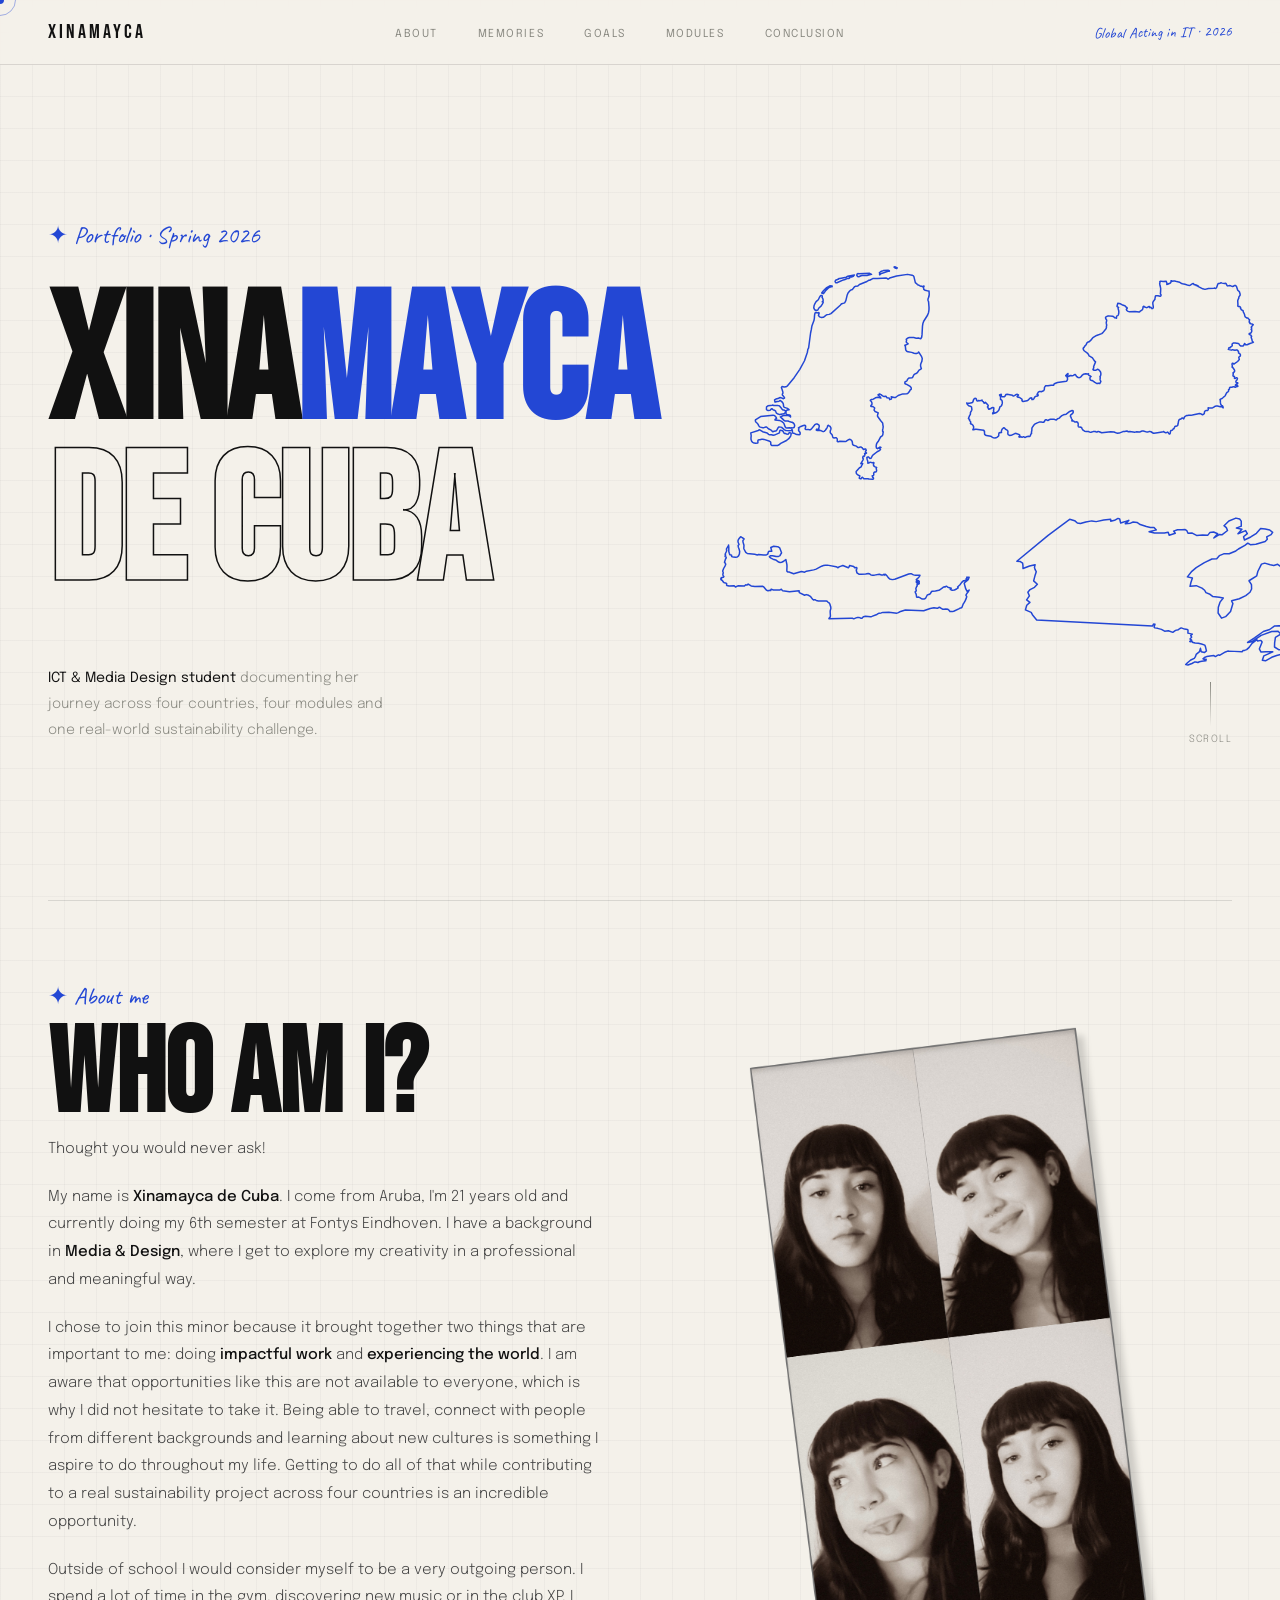
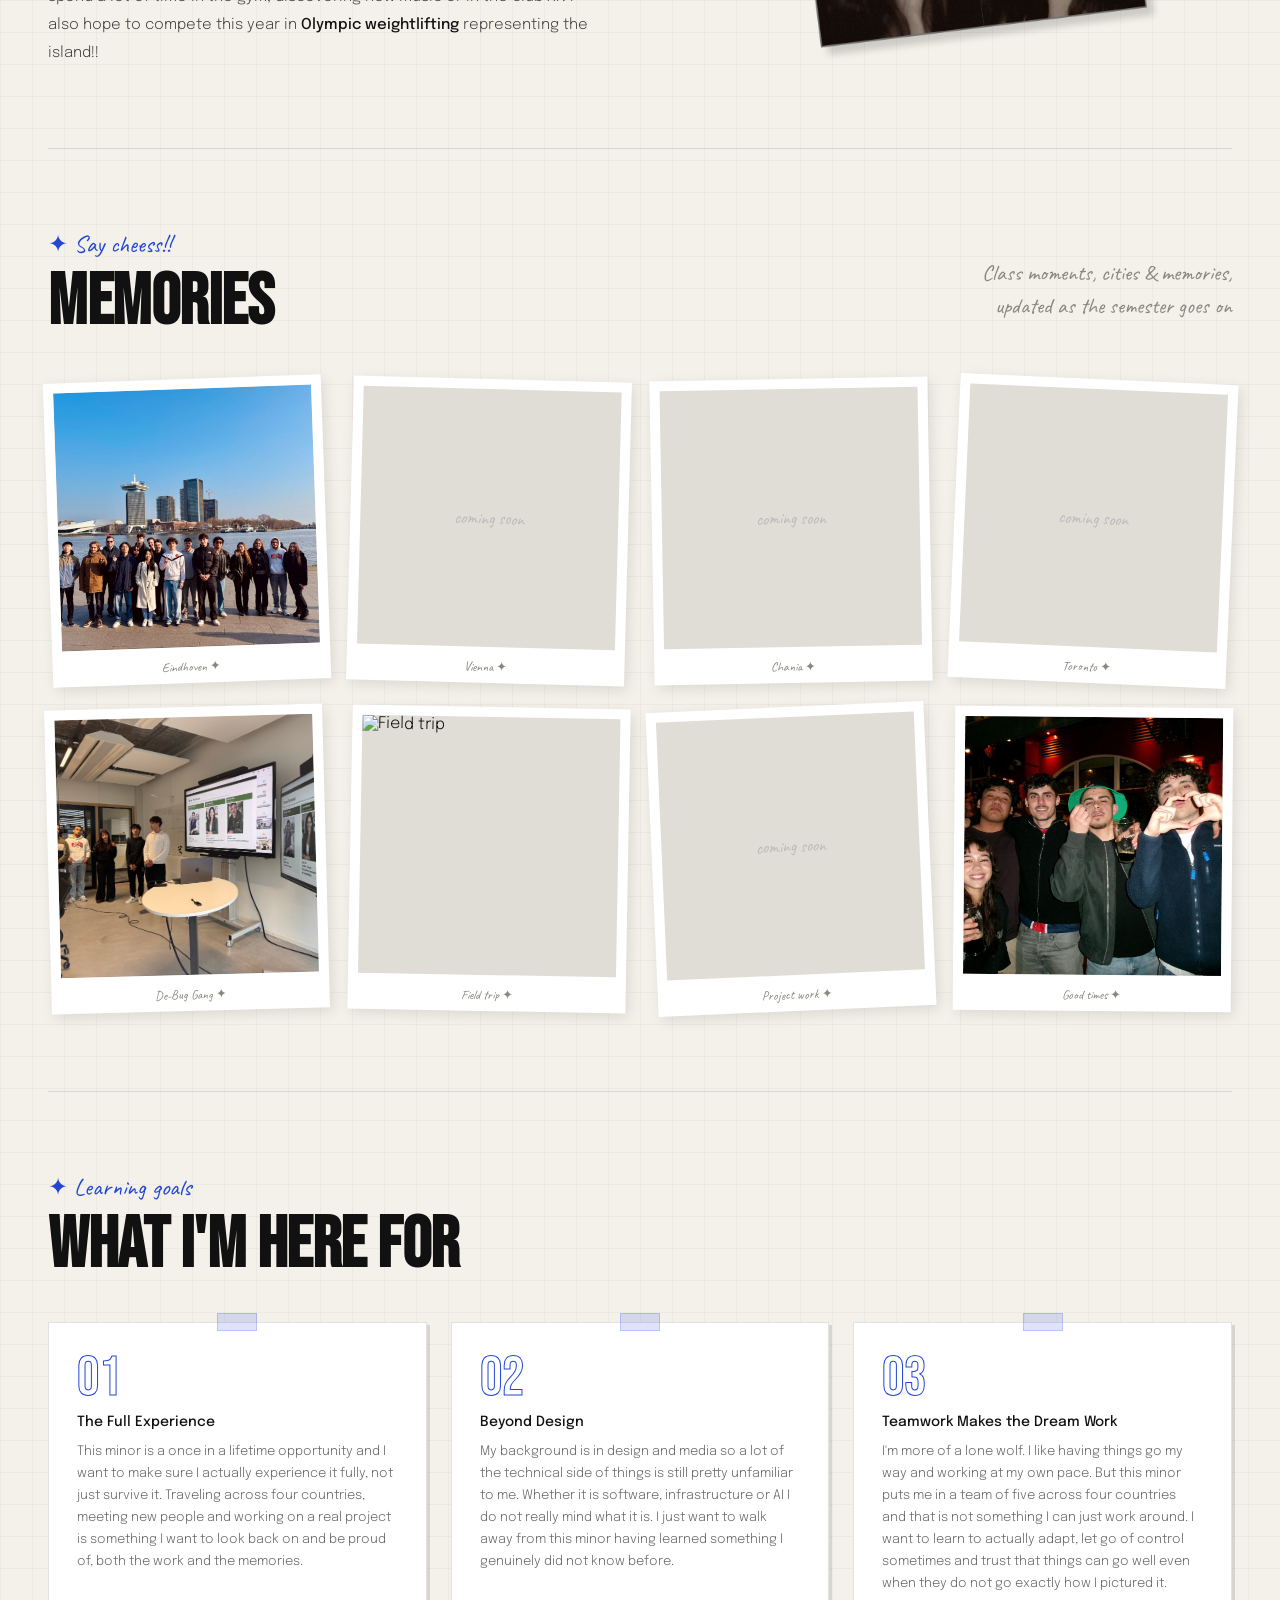
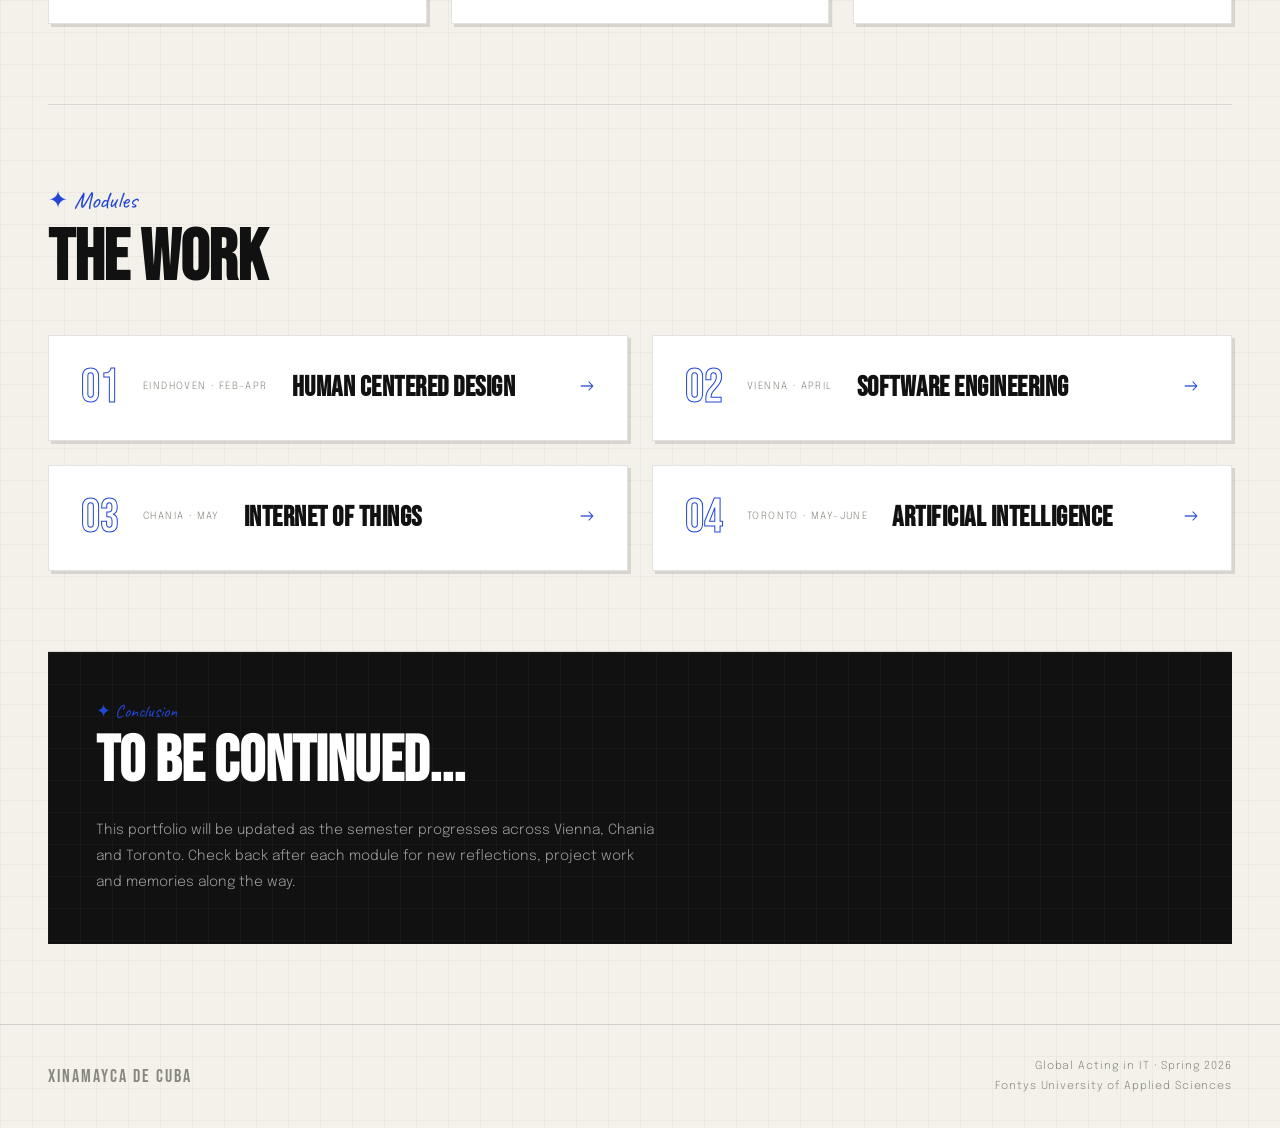
==== index.html @ 25c79f27 "Add SE week 2/3 content, ORM section, component diagram, update Vienna to 40% Co-Authored-By: Claude" ====
<!DOCTYPE html>
<html lang="en">
<head>
<meta charset="UTF-8">
<meta name="viewport" content="width=device-width, initial-scale=1.0">
<title>Xinamayca de Cuba — Global Acting in IT</title>
<link rel="preconnect" href="https://fonts.googleapis.com">
<link href="https://fonts.googleapis.com/css2?family=Bebas+Neue&family=Caveat:wght@400;600&family=Epilogue:ital,wght@0,300;0,400;0,500;1,300;1,400&display=swap" rel="stylesheet">
<link rel="stylesheet" href="style.css">
</head>
<body>

<div class="cursor" id="cursor"></div>
<div class="cursor-ring" id="ring"></div>

<nav>
  <a href="#" class="nav-logo">Xinamayca</a>
  <ul class="nav-links">
    <li><a href="#about">About</a></li>
    <li><a href="#journey">Memories</a></li>
    <li><a href="#goals">Goals</a></li>
    <li class="nav-dropdown">
      <a href="#modules">Modules</a>
      <ul class="nav-dropdown-menu">
        <li><a href="hcd.html">Human Centered Design</a></li>
        <li><a href="se.html">Software Engineering</a></li>
        <li><a href="iot.html">Internet of Things</a></li>
        <li><a href="ai.html">Artificial Intelligence</a></li>
      </ul>
    </li>
    <li><a href="#conclusion">Conclusion</a></li>
  </ul>
  <span class="nav-tag">Global Acting in IT · 2026</span>
</nav>

<!-- HERO -->
<section class="hero" id="hero">
  <p class="hero-eyebrow">✦ Portfolio · Spring 2026</p>
  <div class="hero-title-row">
  <h1 class="hero-title">
    Xina<span style="color:var(--blue)">mayca</span>
    <span class="outline">de Cuba</span>
  </h1>
  <span class="hero-maps"><a href="hcd.html" class="hero-map-link"><span class="map-tooltip-wrap" data-tooltip="Eindhoven · 100% complete"><svg class="hero-map hero-map-nl" xmlns="http://www.w3.org/2000/svg" width="228.968" height="272.185" viewBox="0 0 228.968 272.185">
      <g transform="translate(-117.2 -44.5)">
        <g transform="translate(118.2 45.5)">
          <path d="M344.93,76.442l.178,2.794.059,1.575-.178,1.546-.416,1.694-.832,2.17-.149.8.059,1.159.208.624.3.505.208.862.565,7.044-.089,3.507-.565,3.121L343,107.117l-4.845,7.639-.446,1.278-.594,1.694-.505,3.27-.565,10.522-.416,3.418-1.07,2.081-2.11-.654-.892-.386-2.913.416-3.121-.921-5.588.089-1.991.594-1.04.773-1.04.743.505,1.011-.119.892-.268.8.03.8.416.624,1.932,1.635-3.27,1.665-.981.089.713,1.516.208,1.724.089,1.724.357,1.427,1.159,1.367,1.575.773,4.667.654,3.032,1.159,1.665.3,1.546-.119,1.486-.446.535-.505.386-.654.357-.178,3.6,5.856.832,2.5-.505,3.507-1.189,2.764-.416,1.456-.03,1.754.505,2.081.357.624.149.268-.178.505-2.616,1.605-.624.743-1.4,2.259-1.159,1.04-2.526,1.1-1.159,1.219-1.308,2.675-.743.684-3.478.386-.327.03-.951.535-1.011,1.04-.3.565-.476,1.219-.476.594-.713.357-.624.059-.535.238-.416,1.011.119,1.456.951.654,1.278.386,3.864,2.17,1.516,1.605.3.476.149.654-.03,1.159-.327.3-.446.059-.476.535-1.338,2.467-1.367,1.635-1.605.862-5.231.178-5.856,2.021-2.913,2.229-.951.446h-1.219l-3.775-1.129.476,2.14-.238.951-2.2.624-.178-1.486-.981-.565-2.259-.327-.268-.327-.654-1.189-.416-.386-.476-.059-1.843.386-1.991-.8-1.9-1.546-1.9-.921-1.991,1.1.713.565,2.2,2.318.8,1.248-.951-.238-1.4-.357-1.9-.505-2.408.654-.832.446-1.219.892-1.159.505-2.408.416-.981.713-.178.832,1.338,1.04.773,1.843-.089,1.932-.981.951-.327.357-.059,1.011.594.238,1.694-.03.684.327,1.308,1.011.594.594-.8,2.7,1.367,1.724,3.983,1.754-.684,2.14-.327,1.338.268,1.159,3.923,5.439,2.378,2.735.416,3.121.3,1.724-.238,1.873-.446,1.991-.059,1.754.892,1.07-.357.832-.178,2.051-.327,1.189-.565.832-1.516,1.04-.624.594-3,5.618-1.248,1.516-.594,1.04-.505,1.873-.178,2.11.416,1.724,1.4.773,2.913-2.021,1.367.476-.476.268-1.338,1.1,1.219,1.159-.862,1.159-3.359,1.843-5.469,4.28-.773.921-1.129,2.378-.743.8-1.07.119-.8-.713-.684-.921-.832-.446-1.635.862.327,2.2.892,2.7.089,2.348.8-.178,1.516-.743.8-.238.8.119,1.546.505,2.14-.238.119.476-.357.8-.238.773.089,1.338.149.743.446.505,1.4.862,1.932.684-.119.386-.327.505-.089.624.476,1.9v.743l-.357.981-.654.773-1.338-.119-.8.476-.535.921.059.8.119.862-.3,1.129-.862.773-.892-.208.268,1.189.446.773.594.416.357.565-.119,1.219-1.189.208-4.28-.119-.624-.208-.684-.208-5.112.119-.594-.416-1.219-1.338-.594-.238-.505.416-.654.951-.3.446-.594.119-.654-.119-1.07-.624.624-2.14.089-1.1-.921-.268-1.278-.624-.327-.238-.981-.684-.981-1.427-.119-2.081,4.25-4.785.684-.268.684-.238.3-.238.743-1.159,1.011-2.17.684-1.13-.565-.357h-.565l-1.308.357,2.318-3.745.921-2.259-.8-1.1.149-1.248.3-.892.476-.327.684.594.446-.594.327-.684.446-1.278L263.22,284l-.089-.268-.149-.684.654.059.624-.089.594-.238.565-.357-1.338-1.456.178-1.07.832-.832-.149-.446-.535-1.189-1.011-.089-1.783.476-.8-.684-1.219-1.694-.981-.594-.743-.059-2.467.505h-1.011l-.654-.446-.565-.654-.8-.565-3.329-1.011-1.011-.862-.327-.3-.208-2.14-.416-1.843-1.07-1.427-1.4-.862-1.278-.149-1.159.565-2.467,1.754-1.248.446-6.955-.3-1.843.476-.386.089-1.04-.268-.03-3.359-1.04-1.308-1.1-.119-2.259.208-1.04-.565-.268-.624-.624-2.081-.3-.832-2.021-2.259-.386-.892.208-2.051.654-1.516.208-1.575-1.159-2.229-1.754-1.159-.178-.238-.892.238-.357.565-.208.892-.416,1.159-.921,1.516-1.338,1.873-1.516,1.427-1.248.357-2.289-1.04-1.1-.3-4.1-.149-1.248-.535.327-1.129.654-.119,2.586,1.219-.446-1.635.268-1.456.386-1.338-.149-1.427-.594-.8-.981-.654-1.1-.416-.832-.089-1.962,1.011-4.548,5.618-.624.446-.773.327-.921.059-1.873-.476-1.694.3-.8-.059-1.129-.832.119-.921.505-1.159.089-1.605-.476-.773-.743-.149-1.754.3L181.9,248.6l-3.091,1.813.713.773-.119.684-.386.743-.059.951.476.862L180.738,256l.357.921-.268,1.635-1.129.594-2.764-.178-1.129-.386-2.14-1.159-.535-.03-1.159-.03-.238-.3-.476-1.1-.178-1.159.03-.981-.089-.743-.624-.416-.684.892-1.278.386-5.32-.149-1.219-.386-1.189-.743-3.24-2.824-.981-.386-2.437-.268-.832.505-1.754,3.329-.654.981-.921.476-2.11.238L147,255.2l-.624.119-.624-.3-1.635-1.694-3.537-1.783-2.318-2.2-.921-.119-2.437.921-1.338.059-3.329-.743-1.07-.594-.892-1.338-.773-1.516-.713-1.1-1.962-1.694-.624-1.04-.238-1.516.624-.862,6.064-3.775,15.813-1.724,1.308.208.892.505.951.892.832,1.159.565,1.367-.624.268-1.011.684-.386.357v.594l5.647.594,2.853,1.159,2.437,2.11.773,1.486,1.159,3.27.892,1.189,1.4.416,3.091-.416,1.129.594,1.189-.386,1.9.089.654-.178,1.159-.3.773-2.17-.476-2.051-1.219-1.516-1.665-.981-.535-.089-2.11-.386-2.437-1.1-.921-.059-1.843.208-.892-.149-1.427-.832-4.667-4.4,3.151-1.486,1.546-.446,5.291.268,1.546.476,1.367,1.159.03.03-.268-1.783-.743-.713-.238-.03-2.318-.089-.624-.238-.594-.416-.476-.565-.3-.832-.178-1.07-.03-1.1.178-.8.773-.832,1.011-.446,2.021-.149-.624-.654-1.486-1.07-4.1-1.278-.862-1.248-.357-3.151-1.011-1.962-1.427-1.308-1.665-1.159-1.1.832-1.516.476h-1.516l-1.159.327-.208.386-.416.059h-.565l-.535-2.675,1.694-1.159,3.715-1.129.505-.684,1.129-.089,1.991.446,1.635.892.238.059.446-.059.624-.268.713-.624-.446-.862-1.516-2.081-.386-.327-.357-.386-.119-.594.119-.743.268-.535.3-.386.119-.3-.178-1.486-1.129-3.745-.654-1.605.327-.713.386-.654,2.764.624,2.259-.386,2.021-1.308,8.441-10.284,7.193-10.641,5.974-10.879,3.567-10.522.505-2.735v-.713l1.159-2.5,2.5-18.845,1.04-4.815.178-1.456.565-3.062,2.5-6.48.565-3.21.059-1.813.238-2.348.446-1.991.684-.862,3.626.565.565-.565.446.713-.892,3,1.4,1.783,2.408.713,2.318-.149,1.338-.773,2.5-2.17,1.248-.446,2.348-.327,2.318-1.011,11.86-10.671.862-1.04,1.1-.921,2.7-.654,1.219-.773,1.219-2.437,1.605-6.717,1.189-3,2.081-2.437,1.278-1.129,2.17-.921.981-1.129.921-1.338,1.07-1.1,1.189-.446,2.824-.476,2.051-1.783,9.452-3.834,2.14-1.516,1.338-.119,3.953-2.051,5.707-.268,6.391-.208,5.2-.178.594.208,1.04.951.565.208.505-.178,1.516-1.189,8.768-2.556,13.911-2.17,5.826.981,1.219.565,1.011,1.04L327.6,65.92l.3.119,1.427,1.04.119.238.267.208.3.476.416.446,1.873.624,2.348,1.338,1.04-.327.505.565.713.178.684-.178.505-.565h.416v.684l-.476.386-.238.3v.446l.3.8.119,1.605L340,75.342l4.28,1.1h.654ZM118.2,256.8l9.541-3.091L128.6,253l.921-.119,3.745,2.437,5.737,1.635,1.9,1.694,1.248.535h2.378l2.229.654,1.427-.208,5.766-2.5.8-.921.3-1.9.565-.832,1.278.059,1.367.535.862.535.386.594.654,1.486.535.565.654.238,1.427.178.594.476.386.178,2.021.149,1.011-1.516.386-.357,1.159.149,1.278.743-.03.386-.446,2.2-.327.951L166.5,264.2l-2.913,2.318-7.312,3.686-2.675,2.11-1.338.416-6.985.089-.713-.327-.892-1.04-.089-.981.089-1.04-.3-1.248-1.129-.713-7.193-2.408-1.516-.268-1.456.089-2.348.535-.951.059-.862.208-.624.684-.119,1.07.149,1.189-.178.892-2.794.446-1.873-.208-1.367-.654-.416-.178-1.427-1.575-.832-2.378.03-2.2.238-2.318L118.2,256.8Zm40.513-29.426,2.467.684,1.129.8.119,1.516-.624.951-.951.684-1.04.416-4.548.892-1.04-.059-2.2-.832-1.278-.892-.565-1.278-.357-1.219-.921-.743-2.318-.921-.416-.386-.357-.505-.505-.416-.773-.059-1.456,1.754-.357.327-2.645.149-1.189-.386-.8-1.129.178-3.091,2.14-1.4,4.964-.713.238-.089.981.089.773.416,5.647.178,1.308.268.951.743,2.2,2.735.3.505.386.505.565.505Zm50.47-137.738v.594H210.4l-.416,1.308-.773,1.516-1.635,2.556L204.814,97.9l-1.338,2.586-1.991.594-2.051-.862-1.129-2.5.357-2.556,1.159-2.913,1.456-2.378,2.794-2.408,1.4-2.943,1.486-2.437,1.843.089.238.594.119.505-.03.476-.327.446.832,1.367.594,1.754v1.546l-1.04.773Zm-.8-10.819,2.5-3.24,3.864-3.567,4.013-2.348,2.943.416v.684h-1.546l-.743.416-1.724.654-4.667,4.548-1.278,1.932-1.516,1.338Zm32.131-20.687.773-.594,8.768-1.694-1.4,1.9-1.665.594-3.418.149.119.327.119.743.119.327-.773.416-2.437.208-2.645,1.159-2.081.535-8.174,3.626-1.694-.059-.713-1.486.654-1.694,3.18-1.129,1.04-.951,1.338.03,7.906-1.635.981-.773Zm14.773-3.715,14.119-.565L271.81,55.1l-5.826,1.367h-6.064l-1.516.386-2.853,1.308-1.486-.357-1.04-1.486.357-1.427,1.011-.862.892.386Zm31.685-4.042,5.855-.535,1.635.535v.684h-.8l-10.136,3.27-1.159,1.516-.357-.624-.03-.327.386-.476-.624-1.338,1.486-1.308,2.2-1.011,1.546-.386Zm13.524-4.756.832-.119,3.24,1.427-.267-.03-.208.119-.178.268-.149.386-2.11-.713-1.04-.654Z" transform="translate(-118.2 -45.5)" fill="none" stroke="var(--blue)" stroke-linecap="round" stroke-linejoin="round" stroke-width="1.5" vector-effect="non-scaling-stroke"/>
        </g>
      </g>
    </svg></span></a><span class="map-tooltip-wrap map-wrap-at" data-tooltip="Vienna · 40% complete"><a href="se.html" class="hero-map-link"><svg class="hero-map hero-map-at" xmlns="http://www.w3.org/2000/svg" width="516.959" height="327.546" viewBox="0 0 516.959 327.546">
      <defs>
        <linearGradient id="fill-at" x1="0" y1="0" x2="1" y2="0">
          <stop offset="40%" stop-color="var(--blue)" stop-opacity="0.3"/>
          <stop offset="40%" stop-color="transparent" stop-opacity="0"/>
        </linearGradient>
      </defs>
      <g transform="matrix(0.985, -0.174, 0.174, 0.985, -47.696, 69.335)">
        <g transform="translate(45.5 23.3)">
          <path d="M511.992,62l.58,4.429-.316,1.213-.158.475-1,1.107-1.054.844-.475.9-.316,1.265L507.616,74.6l-.633,1.265-.264,1.371-.58,5.061-.158.58-.158.264-.105.422-.053,1.054.211.58.474.316,1.265.105.369.211.685.527.633.738.264.738-.158.422-.211.58-.105.475.264.158.158.211.211.475.211.527.053.475.211.527.475.316.58.264.685.633.422.158.211.316.053.422-.053,1.054v.475l1,3.374.316,1.687v2.056l.422,1.476,1.582,1.74.9.527,1,.158.633.422.949,1.74.316.527.791.9-.633.791-.316.949-.369,1.74.264.158.738.633-.316,1.529,1.424.791,2.056.738,1.424,1.318-3.9,3.322.633.738v.58l-.316.633-.158.791-.158.158-.58.369-.158.264.053.422.316.211.316.105.158.158-.264,1.687-.369,1.213-.633.949-1,.844-2.214.475-.791.422.053,1,.369.422,1.318.633.527.369.58,1.74.422.58L518,137.708l.105,1.634.422,1.9.105,3.058.316.9.527.738.685.422-1.265.633-4.587.633-4.956,1.213-2.425-.422-.9-2.425-.844.685-1.213,1.951-.685.685-.58.158-3.532-.58-.685-.422-.685-.685-.475-1-.264-.949-.316-.844-.791-.58-5.009-1.951-2.636-.369L486,143.139l-.369.9.105,1.265-.369.791-.527.527-2.478,1.318-.791.685-.422.264-.264-.053-.316-.316-.369-.475-.475.475-.949,1.582-.527.685,1.107.633,3.532,1.476,1.74-.422,4.165,1.687,2.056-.316,1.371.633,1.107,1.476.527,1.845-.369,1.845,1.054.58.9.9.474,1.16-.053,1.424-.685,1.213-1.845.738-.685.791.264,3.743-.9.685-2.372,1.845-6.749,3.111-.738-1.213-.844-.633-.791.264-.633,1.16.158,3.532-.158.264-.316.211-.264.211v.58l.158.316.264.158.316.105.158.211L482.1,185l.264,1.529-.422,1.213-.9.844-1.951,1.054.211,1.634-.949,2,.211,1.529.369.316h.475l.527.053.422.58.053.791-.527,1.582v.527l.844.527,2.109-1,1,.105.791,1.107-.316,1.107-1.424,1.9-1.318.844-.422,1.318.474,1.213,1.265.422.738.369.211.475-.211.527-.738.475-2.794,1.107-.791.738,1.793.211.9.316.9.844.264,1-1.16.264h-1.634l-1.054.211-.264.264-.316.053-.316-.053-.369-.264-1.054-.844-1.318-.158-2.583.316-2.32-.474-.9.105-.58,1.054-.264,1.371-.527.422-.633.158-.633.527-.158.58.053.527v.527l-.422.685-.474.316-1.265.58-1.634,1.16-.738.791-2.267,3.111-.791.791-1,.422-2.583,1.582-1.318.738-.211.105-2.583.633-.369.211-.633.633.053.211.316.211.053.633-.475,2.847v.264l-.053,1.371.053,1.582.685,2.267,1.371.844.685,1.424.158,2.109-1.213-1.476-.685-.527-2.531-.422-4.271-2.162-1.74-.369-1.74.158-2.425,1-1.845.738-1.687.105-4.8-.738-1-.633-.211,1.424v1.16l-.369.791-.316.264-.316.211-.844.264-.949-.264h-1.318l-1.318.369-1,.738-.58,1.265-.053.211-.158.844-.264.527-.158.369-1.16.949-1.9.316-1.424-.9-.264-.264-1.107-.949-1.9-.738-3.48.211-8.014.422-2-.211-4.218-.475-1.265-.105-1.476-.211-3.638,1.213-2.32,3.322-1.213-1.74-.9-.158-.9.527-1.371.9h-.211l-1.107.158-.844-.105-.791.316-1.054,1.582L378.6,251.8l-.475,1.476-.475,1.371-.685,1.529-.475,1.16-.369.316-1.371.633-1.634.264-.527-.369-1.054.474-.369.422-.316.633-.738.9-.475,1.107-.422-.105-.422-.053-.264.105-1.265,1.318-.633.422-.633.158-1.371.105-.633.264-.9,1.371-.527,1.74-.316.791-.264.738-1.107.475-.844-.9-.685-1.582-.9-1.16-2.162.527-1.054-.158-.844-.422-1.054-.475-.369-.422-.211-.527-.316-.422-.633-.158-2.109.474-7.539-.211-5.8-.211h-.158l-.633-.211-3.532-3.058-.949-.422-1-.316-1.107-.053-1.107.211-1.054.158-1-.105-5.747-2.742-1.9-.316-4.06.685h-.9l-4.112-1-1-.053-.949.158-.949-.105-7.592-2.478-2.689-.105-.475-.316-.9-1-.422-.158-3.849.264-2.742-.475-6.379,1.371-2.583-.158-1.318-.527-3.954-2.425-5.167-1.213-14.71-1.054-3.585-2.373-1.582-.527-.527-.158-.474.053-1,.422h-.633l-.58-.264-1.107-.844-.527-.264-.105-.053-3.111-.316-3.638.527-.949-.105-1-.527-1.951-1.318-1.9-.316-1.529-.264-2.531-1.054-2.162-1.951-1.213-2.9-.527-2-1.054-.685-1.318-.211-1.318-.475-.58-.422-.369-.369-.158-.633V229.71l.158-1.054.264-.633.158-.633v-1.16l-.58-2-1-.685-2.636-.105-.844-.316-.422-.422-.316-.58-.738-.738-.685-.369-1.476-.264-.685-.264.949-.9v-.844l-.422-.9-.422-1-.369-2.109-.264-1.054-.422-.949.633-1.582,3.8-2.162,1.371-1.793v-2.425l-1.476-.527-2.952.58-1.054.211-6.379,3.322-4.481.211-2.794,1-2.636,1.424-2.162,1.74-2.9.422-.685.474-1.213,1-.738.158-1.16-.422-2.056-1.529-1.16-.105-.475.053-.475-.053H179.1l-3.216-.685-1.476.158-1.845.527-.633.316-.58.105-.58-.105-.527-.316-.316-.422-.369-.369-.369-.211-1.107-.264-.633.105-.58.422-.475.738-2.162,2.109-1.9-.105-1.951-.949-2.267-.527L153.74,214l-4.376,1.424-1.107.685-4.06,4.06-.527,1.107-.685,3.269-1.16,2.794-.053.369.053.949-.105.474-.264.316-.685.264-.264.264-1.424,2.425-.844.949-.9.105-1.107-.369-2.162-.211-1.107.158-2.056.685-.633.053-.633-.264-1.107-.9-.527-.316h-.685l-1.16.369-.633-.053-1.793-1-.738-.264-1.318.422-.685-.053-.369-.791.264-.422,1.424-1.16.316-.633-.633-.949-4.8-2.847-.949-.264-1.16.105-6.379,1.793-2.583-.316-2.056-1.634-.158-2,.791-3.111-.316-1.529-.58-.685L101.7,215.58l-1.318-2.162-.685-.685-.316-.211-.369-.053-.316.053-1.845,1.054-1.582,1.793-1.107,2.109v1.74l-1.582.053-1.213-.316-1,.211-1,1.634-.264,1.16-.053.738-.158.738-.685.9-2.742,1.424-1.582.474-.475-.053h-.844l-2.742-.9-1.371-.791-2.425-2.32-6.749-2.214L67.7,218.8l-.791-1.16-.105-.844.211-1,.158-2.162.264-.9v-.527l-.264-.264H66.8l-.264-.211.105-1.054-11.863-3.743-1.054-.158-3.322.369-1.16-.264,1.74-2.214.422-2.425-.633-2.32L49.3,197.813l-1.9-1.107v-.791l.633-1.424.053-.633-.527-1.318-.58-.791-.316-.791.422-1.318-1.054-.949-.527-.844,2-3.48,2.162-2.583.211-.633.316-1.634.316-.844,2.425-3.058.633-1.424.053-3.9-1.845-1.634-2.32-1.054-1.845-2.794-.105-.58-.369-1.634.158.105.264.053,3.691,1,4.007-.053,1.687-.791.949-1.424.738-1.74L60,158.165l.949-.475.949-.105.844.316.738.791.211,1.107-.105,1.16.264.949,1.265.685.475-.053.791-.475.316-.105,1.9.685,1.845.158.949-.158.791-.633.158,1.529.685.9.791.791.527,1.213v.316l.053.264.105.527.685.422.527-.211.58-.527.685-.316,3.111,4.534.527,1.107-.264,1-1.424,1.107.685.791.158.949.053,1,.316.9.633.58h.422l.475-.369.844-.369h.316l.633.422h.316l.264-.211.738-.844,2.794-.475,1.16.633-.053,1.634-1.16,3.427.158.633.053.58-.158.58-.316.316-.844.264-.264.158-.58,1.054-.211.58.264.158.949-.105,4.06-.527L92,185.9l2.794-1.74,1.213-1.107,1.16-1.529,1.371-2.794.369-.58.685-.475,1.318-.422.527-.369,1.054-1.424.9-1.845.58-2.109v-2l-.264-1.16-.369-.791-.527-.633-.9-.475.633-3.691.105-.844-.422-1.054L101.7,159.8l-.105-.791.949-.369,1.054-.211.475-.158.211.158.264.9-.053.369-.316.422-.211.58.105.791.316.474.527.316.949.475,2.689.422.738-.158.791-.633,1.318-1.793.844-.58h1.529l8.277,3.163.264.264.211.475.316.475.527.158,1.845-.211,2.531-1.16.9-.264.9.053.633.369,1.476,1.107-.527.633-2.056,1.371.422.738,3.269,1.529,3.111,3.374.211.422v.633l-.105.633-.211.422H135.6l.633,1.265.9.527,6.538.105,1.213-.369L149,172.875l1.582-.475,1.371.58-.158,2.531,1.529.158,1.371-.633.9-.949.791-1.16,1.213-1.107,1.213-.369,2.689-.053,1.054-.475.527-.9-.264-.685-.685-.475-.738-.211,2.952-3.427,1.424-.316,1.529.211,1.424.422,2.952-.475,1.371-.527,1.16-1.265.316-.9.475-2.162.422-.949,1.793-1.529.211-.264h1.16l2.742.58h5.114l3.532.738.633-.211.633-1.582.738-.422,5.272-1.107,14.446.633.475-.105,1.793-2.267.211-.633.105-.844-.105-2.478-.211-.527-.316-.211-.475-.527-.474-.633-.211-.475-.105-.791.949-.422,1.529-1.213.527-.369.949-.422h.158l-.211.422-.158,1-.211.738-.422.527-.211.685.369,1,.633.58.685-.105,1.371-.738,1.371-.211,3.638.791,1.054-.158,2.478-.949,1.054.158.264.58.685,1.951.316.791.527.58,1.845,1.529.9.422,1.265.053,1.371-.264.949-.422.633-.527,2.162-2,1.213-.58,2.214-.527h2.267l3.532.9,1.054-.158-.633,1.634,1,1.213,1.634,1.107,1.213,1.213-1.687.844-.791,2.162.369,2.267,1.529,1.265.949.158.633.211.527.422,2.847,3.216,3.058,2.32.738.264.527-.158.475-.316h.685l.58.316.369.369.369.264.685-.053.422-.369,1.793-2.162V165.7l-.158-.58-.211-.474-.105-.527-.053-.58v-1.582l.105-.264.633-1.529.053-.105-.105.053-.053-2.109.158.053,1-1.318.053-.264.738-1.845.158-.211.105-1.16.053-1.107-.158-1.213-.527-1.318-1.213-2.109-.791-.949-.738-.58-1-.158-1.582.685-.949.158-3.48-.633-1.054-1.054,1.16-1.845h.053l.369-.633.105-.633.053-.58.105-.633.369-.738,4.06-6.485-.316-.316-1.371-2.056-2.109-4.956-1.054-1-.527-.316-1.265-1.265-1.476-.949-.527-.738-.316-.949-.053-.158-.158-1-.949-2.109-4.429-4.64-.58-.949-.527-1.107-.316-1.265.105-1.265.369-.633.422-.158h.422l.369-.158.9-1.424.264-.316,2.478-1.74.844-.949,1.107-1.793.58-.633.949-.527,3.48-.685-.053-.211.949-.791,2.056-1.16L265.144,95l1-.738,6.538-2.583,8.647-1.529,2.109-1.16,6.116-5.43.9-1.476.369-2,.105-.475.316-.475.264-.685.105-.949-.105-2.689.105-.9.316-.844.844-1.793.158-.949-.105-.844-.58-.9L291.98,66.9l-.211-.475v-.316l.316-.685.58-.527,2.056-.738,2.109-.316,6.485,1.845,1.107.58,1,.791,1,1.476,2.531,1.16.158.158.58-2.531.527-1.107.211.053,1.318-.211.475-.211.527-.527.316-.422,1.054-2.373.369-1.265.211-1.371.053-1.582-.316-3.058.158-1.16.844-.791-.791-.369-.316-.316-.685-1.318-.316.158.158-.949,1.845-3.954,2.531.685,1.213.633,1.16.9,1.371,1.16,4.218,2.32.527.633,1.054,1.582.422.791.316.316.422.158.369.264.158.58-.105.633-.264.053-.316-.053-.211.158-.422.9-.316.105-.158.264.316,1.318.264.527,1.107,1.371.527.422,2.109.949,8.91,1,6.221,2.162.633-.053.474-.211,1.265-1,3.269-1.424,1-1,1.424-3.743.9-.633,1.529,1.74,2.478,1.318.738.211.949-.211,1.9-.9.949-.105.422.369.053.58v.633l.211.422.475.053,1-.316.369.053.685.9.369.9.527.633,1,.053,1-.949.264-.316.316-2.425V57.991l.211-2.531,1.16-1.951,3.322-2.9.316-1.845.633-1.107.264-1.16.369-.9.949-.369,3.269.475,3.269,1.318,1.265-.105.685-1.687-.105-.158-.264-.633-.316-.738-.105-.633.105-.633.475-1.213,1.318-6.01V32.579l-.264-2.9.053-2.742.844-2-.053-.527v-.422l.105-.369.158-.158,1.424-.158,3.48,1.213,4.9.369.422,1.371.264,1.318v1.265l-.422,1.371,1.265.053,4.8-1.318.316-.211.844-1.054.211-.475.158-1.318.264-.369h.475l.316.369.264.475.316.264h2.952l1.371.422,3.058,1.529,2.794.949,1.318.791L422.522,33l1.424.58L427.688,35l4.9,2.794,1.424.316h1.424l1.054-.316,2.267-1.213.527-.105,1.9-.053.369.316.264,1.16.316.475.422.211,1.213.053.685.527.475.211.527-.053-.633.9.791-.211.685.053.474.422.053,1,1.054-.264.369.369v.685l.053.475,6.327,4.587,3.322,1.476,5.852-.369,8.752,1.318.105-.053,1.265-.211.844.685.369.105,1-.316.685-.633,3.163-5.483,1.107-.738,1.793.316.633-.053,1.16-.475.58-.105.58.211,1.054.685,3.743,1.107,1.213.105,1.16.527.527,1.16.211,1.318.475,1.16.791.58,1,.158,2.425-.105.949.369,2.267,1.476,1.16.475,1.213-.158,2.425-.9,1,.105,1.476,2.109.9,6.274L511.992,62Z" transform="translate(-45.5 -23.3)" fill="none" stroke="var(--blue)" stroke-linecap="round" stroke-linejoin="round" stroke-width="1.5" vector-effect="non-scaling-stroke"/>
        </g>
      </g>
    </svg></a></span><span class="map-tooltip-wrap map-wrap-ca" data-tooltip="Toronto · 0% complete"><svg class="hero-map hero-map-ca" xmlns="http://www.w3.org/2000/svg" xmlns:xlink="http://www.w3.org/1999/xlink" width="431.86" height="225.079" viewBox="0 0 431.86 225.079">
      <g transform="matrix(0.999, 0.052, -0.052, 0.999, 12.915, 1.052)">
        <g>
          <g clip-path="url(#clip-path)">
            <path d="M335.481,178.849l-2.5-4.083,3.289-9.641-1.815-2.042-4.2,1.134-1.248-1.815-6.238,5.331-3.629,5.558-3.176,3.289-2.836,1.134-1.928.34-1.248,1.7H299.414l-8.847.113-3.062,1.248-7.713,4.99v-.113l-1.021-.454-2.268,1.021-2.155,1.474-2.042-1.248-5.331.907-4.423,1.021-2.155.907-2.609,2.382,2.042.794,1.928-.454h.34l-.34,2.155-5.444.794-3.176.907-1.928,1.134-2.949-.681-1.815.34-3.289,2.042-5.217,2.268-3.062-.454,2.268-2.5,4.2-3.97,4.65-2.382,1.248-2.042,1.021-3.4,4.31-3.97,1.021-4.537,1.248,4.423,4.31,1.021,2.722-2.382-1.588-5.444-1.021-2.268-4.537-1.361-4.31-.794h-4.423l-3.856-.907-.454-1.588-1.588,1.021-1.361-.227,2.155-2.382-2.042-.907L241,163.537l-1.361-2.042,1.928-2.042-5.9-1.021-.113-4.083-.907-.907-3.743-.227-4.65-1.361-1.7.907-2.042,1.7-3.743,1.134-3.516,2.835-6.125-1.928-4.99.907-4.423-2.155-5.217-1.134-3.743-.454-1.134-1.134,1.021-3.856h-1.928l-1.474,2.722H30.95l-6.125-6.919-1.815-3.062-7.939-2.949,1.474-6.238,4.083-4.2-4.65-3.062,3.516-5.558-2.382-4.99,2.835-3.629,5.784-3.289,3.629-4.31-5.217-4.31,1.588-7.826L26.98,86.3l-1.815-3.062-.907-2.722L24.939,77l-7.372,2.155L8.947,82.9l-.34-4.31-.567-2.949L4.864,73.823.1,73.6,40.477,36.508l27.9-23.138,6.805,1.474,3.743,2.949,4.2.567,7.145-2.5,7.939-1.928,6.011.681,10.094-2.609,9.3-1.474.227,2.5,5.1-1.474,4.423-2.835,2.382.681,1.588,5.444,10.775-4.2-4.423,4.65,6.805-1.021,3.629-1.7,5.217.34,4.423,2.5,8.506,2.268L177.6,18.7l4.99-.34,3.289,3.176L176.24,24.6l7.259,1.248,13.5-.681,4.99-1.134,1.588,3.743,8.053-3.062-2.382-2.722,5.1-2.042,5.9-.34,4.423-.567,2.382,1.474,1.7,3.289,5.671-.454,6.011,2.835,8.166-1.021,6.805.113,2.722-3.856,5.1-1.021,5.558,2.042-4.877,5.9,7.032-4.99,3.629.227,7.259-6.238L280.019,13.6l-3.289-2.5,6.238-6.692,9.3-4.31,5.1,1.021,2.268,2.609.454,6.805-6.578,2.949,7.6,1.248-4.99,6.238,10.094-4.764,2.5,3.97-4.877,4.537,1.474,4.2,8.28-4.423,7.372-5.444,5.331-6.692,6.238.454,6.125.907,4.083,3.062-1.928,3.062-5.784,3.289,1.021,3.289-2.722,3.062L320.964,33.9l-7.372,1.021-3.629-1.928-3.743,3.176L297.826,41.5l-3.4,2.835-8.733,4.31-7.372.454-5.784,2.722-3.289,4.31-6.465.794-9.867,5.331-10.661,7.372-5.671,5.217-5.558,7.826,6.805,1.134-1.7,6.238-.907,5.217L243.5,93.9l7.939,2.949,3.743,2.609,1.928,3.176,5.558,1.928,4.083,2.835,8.62.454,5.444.681-4.083,5.9-1.928,6.919.113,7.826,4.99,6.692,5.331-2.268,6.351-7.259,2.609-10.888-1.928-3.629,10.208-3.289,8.506-4.764L316.427,99l1.928-4.537-.454-5.784-3.629-5.1,10.094-7.032,1.134-6.011,4.423-10.208,4.31-1.588,7.6,1.815,4.764.681,5.1-1.815,3.516,2.268,4.083,3.856.227,2.5,8.733.567-2.949,5.558L362.7,82.556l4.31,1.134,1.815,3.97,9.3-3.743,8.506-7.486,4.764-3.062,1.248,6.011,2.949,8.506,2.268,8.166-3.856,4.31,5.444,3.856,3.289,3.856,7.826,1.815,2.722,2.155v5.9l3.856.907,1.248,2.609-2.268,7.826-4.877,2.609-4.764,2.5-9.981,2.5-8.96,5.671-9.754,1.248-11.455-1.588h-8.28l-6.011.454-6.465,5.1-8.393,3.176-11.455,9.3-8.96,6.578,5.331-1.134,12.363-9.414,13.951-5.9,8.62-.681,3.743,3.516-6.919,4.764-.681,7.6.113,5.444,6.351,3.516,9.754-1.021,8.166-8.053-1.134,5.217,2.835,2.609-8.393,4.65-14.064,4.31-6.578,2.835L342.06,190.3l-4.2-.567,1.7-6.011,11.8-6.011-9.187.227Z" transform="translate(0.013 0.013)" fill="none" stroke="var(--blue)" stroke-linecap="round" stroke-linejoin="round" stroke-width="1.5" vector-effect="non-scaling-stroke"/>
          </g>
        </g>
      </g>
    </svg></span><span class="map-tooltip-wrap map-wrap-gr" data-tooltip="Chania · 0% complete"><svg class="hero-map hero-map-gr" xmlns="http://www.w3.org/2000/svg" width="290" height="97.1" viewBox="0 0 290 97.1">
      <g transform="translate(-456.4 -843.8)">
        <path d="M745.4,891.7l-.9,2.4-1.5,1.5-1.8,1.3-1.5,1.8,1.8,6.5,1.6,2.9,2.3-1.6-1,2-1.7,2-1,1.9.9,1.8-.7,2.3-1,2.3-1.1,2-1.1,1.6-.5,1.1-1.1,3-.5.6-1.2.2-1.1.5-.9.6-5.9,2.7-1.5.4h-2.8l-.2-.4-1.5-1.7-.7-.5-2.5-.4-2,.3-1.8-.1-1.9-1.2-.9-.8-.9-.2-.8.2-.9.8-.8.2-3.7-.6-4.4.9-7.5,2.6-21.3-.9-6.5,2-1.6,1-1.7.6-9.3-1.1-7,.2-1.9.6-2.5.3-1,.5-1.5,1-5.8,2.3-1.6.4-5.9-.6-2.2.6-.7.4-.8,1-.7.3h-1.1l-.6-.4-.6-.3-.8-.2-1.8.1-1.6.4-2.6,1.1-1.6-.6-2-.2-25.2.8v-.7l1.3-1.1.4-1.5-.3-4.7.1-1.5.7-2.5-.1-1.7-.4-1.3-.5-1.7-.8-1.5-.8-.7-.5-.3-.6-.5-.6-.6-1.1-.3-9.1-.2-2.5-.5-1.5-.9h-.7l-.9.3-1.2-1-2.1-2.8-1.4-1-1.9-1-2-.4-1.7.7-6.2-3.1-.2-1.2v-.8L537,908.5l-7.8-1.1-.4-.4-.5-.6-.4-.6-.1-.2h-.7l-.5.3-.5.4-.4.2h-7.4l-1.8-.8h-.9l-.4,1.2-.5-.1-2.7.6-1.9-.9-2.9-3.6-1.6-.8-8.8.2-4.3-.6-3.4-2.1-.9.7-.6.3H487l-.7-.2-1.8,1.5-7.3-.3-2.9,1.4-1.4-1.4-6,.3-2.4-.6-.5-.7.2-1.2-.4-.7-.8-.4-1.4-.2-.7-.3-.8-.8-.6-1-.8-.9-1.3-.7.7-.9h-.4l-.2-.1-.1-.1v-.6l1.5-.8.6-.1.7-.1.2-.3-.1-.3.1-.1h.5l-.6-1-.5-.9-.1-1.1.5-1.4-.7-2.3,1.1-2.8,1.6-2.8.8-2-.2-.8-.5-.8-.4-.6h-.3l.2-.8,1-3.2.7-1.1.1-1-1.3-.8v-.8l.5-.6.2-.3-.2-.3-.5-.6,1.5-3.2.4-1.5-.4-1.4,2-3.5.5-1.2.3,2.6v5.1l.7,2.2.5,1.3.4.3.8.1.8.3.1.5-.1.5.3.5.9.4.9.3,2.4.2,2.1-.4,1.5-1.3,1-2.1.3-3.1-.6-2.4-.9-2.4-.3-1.9,1.1-1.2-1-2.3-.3-1.8.5-1.6,1.1-1.6,1.5-1.6.9.1,1,.9,2,1v.9L483,849v1.6l1.2,4-.2,3.3.2,1,2.1,3.9,1.8,1.3,8.6.9,2.9.8,1.5-.5,5.8.6,2.6-.1,1.1-.3.9-.5.6-.9.2-1.3.5-1,1.1-.3,2.6.1-1.2-4.5,3.4-1.4,4.7.5,2.3,1.4,2.1,5.6-.3.9-.5.4-.8,1.7-.5.6-1,.4-1,.3-2.2.1-4-.9-2.3-.1-1.5,1,.6,1.1,1.7,1.1,1.9.9,3.1.9,3.4,2.4,1.7.5,1.8-.3,1.8-.8,1.7-1.2,1.4-1.1,1.2,5.8.1,2.4-.2,4.5.2,1.1.8.6,2.1.1,1,.6,3.8,1.4,9.1-2.7,3.7.9,2.1-1.2,8.4-1.5,2.8-.9,6.4-3.4,2.1-.7,2.2-.4,2.4-.1,10.1,1.8,2.2,1.2.9-.8,1.8-.8,2.9-1,6.4,2.6.6-.8.3-.3.3-.4.2-1.1,4.8,1.2,1.2,1.5,1.8-.3.6.2.1.8-.2.7-.4.7-.1.7.8,3.2,2.2,1.4,3.1.2,4.8-.3,2.9-.6,1.6.1.3.3.5.5.7.6,1,.3h3.1l5.7-1,2.5.8,1.5.1,1.6-.9.7,1,.8-1,1.8,1.8,1.5,2.1,1.7,1.6,2.9.7,2.9-.4,16.2-6.1,2.1-.4,1.2.2,2.2,1.2,1.5.3h6.1l-.8,1.7-1.1,1.4-2.4,2.1.8.8-.7,1.1-.1,1,.5.8,1,.6-.2-2.2.6-1,.8.2.8,1.2-.5.9v.4l.5.5-.6.9-.5-.4-.4-.1-.4.3-.8,1,.3,1.1-.9,1.4-.7,1.9.5,2.6-1.2,1,.1,1.1.7,1.2.4,1.4.4,2.5,1,.3,1.5-.2,1.7.8,1.4,1.1,1.2.3,2.3-.1,1.3-.8,1.8-3.5,1.2-.8.9-.1.6-.2,1-.7,1.2-2.2.2-.3,1.2-.4,3.3-.2,3.9-.8.7-.3,3.2-2.1.9-.9.8-.5,1-.2.7.1.5-.1.6-.7h.7l1.4,1.2,4,1-1.2,1.3,2.2,1.2,2.6-.3,2.5-1.2,1.9-1.4-.5-.3v-.1l-.2-.5,2.8-2.7,2-2.7,2.2-2,3.6-.4-.8-1.7,1.1.1.4-.1-.2-.4-.3-.9-.2-.5h2.8Z" fill="none" stroke="var(--blue)" stroke-linecap="round" stroke-linejoin="round" stroke-width="1.5" vector-effect="non-scaling-stroke"/>
      </g>
    </svg></span>
  </div>
  <div class="hero-bottom">
    <p class="hero-desc">
      <strong>ICT & Media Design student</strong> documenting her journey across four countries, four modules and one real-world sustainability challenge.
    </p>
    <a href="#about" class="hero-scroll">
      <div class="scroll-line"></div>
      Scroll
    </a>
  </div>
</section>

<div class="divider"></div>

<!-- ABOUT -->
<section id="about">
  <p class="section-tag reveal">✦ About me</p>
  <h2 class="section-title reveal">WHO AM I?</h2>
  <div class="about-grid">
    <div class="about-text reveal">
      <p>Thought you would never ask!</p>
      <p>My name is <strong>Xinamayca de Cuba</strong>. I come from Aruba, I'm 21 years old and currently doing my 6th semester at Fontys Eindhoven. I have a background in <strong>Media & Design</strong>, where I get to explore my creativity in a professional and meaningful way.</p>
      <p>I chose to join this minor because it brought together two things that are important to me: doing <strong>impactful work</strong> and <strong>experiencing the world</strong>. I am aware that opportunities like this are not available to everyone, which is why I did not hesitate to take it. Being able to travel, connect with people from different backgrounds and learning about new cultures is something I aspire to do throughout my life. Getting to do all of that while contributing to a real sustainability project across four countries is an incredible opportunity.</p>
      <p>Outside of school I would consider myself to be a very outgoing person. I spend a lot of time in the gym, discovering new music or in the club XP. I also hope to compete this year in <strong>Olympic weightlifting</strong> representing the island!!</p>
    </div>
    <div class="about-visual reveal">
      <img src="img/mayca.png" alt="Xinamayca de Cuba" class="about-photo">
    </div>
  </div>
</section>

<div class="divider"></div>

<!-- JOURNEY -->
<section id="journey">
  <div class="section-header-row">
    <div>
      <p class="section-tag reveal">✦ Say cheess!!</p>
      <h2 class="section-title reveal">MEMORIES</h2>
    </div>
    <p class="gallery-label reveal">Class moments, cities & memories,<br>updated as the semester goes on</p>
  </div>
  <div class="polaroid-grid reveal">
    <div class="polaroid" onclick="openLightbox('img/eind-00.jpeg')"><div class="polaroid-img"><img src="img/eind-00.jpeg" alt="Eindhoven"></div><span class="polaroid-caption">Eindhoven ✦</span></div>
    <div class="polaroid"><div class="polaroid-img"><span>coming soon</span></div><span class="polaroid-caption">Vienna ✦</span></div>
    <div class="polaroid"><div class="polaroid-img"><span>coming soon</span></div><span class="polaroid-caption">Chania ✦</span></div>
    <div class="polaroid"><div class="polaroid-img"><span>coming soon</span></div><span class="polaroid-caption">Toronto ✦</span></div>
    <div class="polaroid" onclick="openLightbox('img/de-bug gang.jpeg')"><div class="polaroid-img"><img src="img/de-bug gang.jpeg" alt="De-Bug Gang"></div><span class="polaroid-caption">De-Bug Gang ✦</span></div>
    <div class="polaroid" onclick="openLightbox('img/field-trip.JPG')"><div class="polaroid-img"><img src="img/field-trip.JPG" alt="Field trip"></div><span class="polaroid-caption">Field trip ✦</span></div>
    <div class="polaroid"><div class="polaroid-img"><span>coming soon</span></div><span class="polaroid-caption">Project work ✦</span></div>
    <div class="polaroid" onclick="openLightbox('img/good-times.jpg')"><div class="polaroid-img"><img src="img/good-times.jpg" alt="Good times"></div><span class="polaroid-caption">Good times ✦</span></div>
  </div>
</section>

<div class="divider"></div>

<!-- GOALS -->
<section id="goals">
  <p class="section-tag reveal">✦ Learning goals</p>
  <h2 class="section-title reveal">WHAT I'M HERE FOR</h2>
  <div class="goals-grid reveal">
    <div class="goal-card">
      <div class="goal-tape"></div>
      <div class="goal-num">01</div>
      <div class="goal-title">The Full Experience</div>
      <p class="goal-body">This minor is a once in a lifetime opportunity and I want to make sure I actually experience it fully, not just survive it. Traveling across four countries, meeting new people and working on a real project is something I want to look back on and be proud of, both the work and the memories.</p>
    </div>
    <div class="goal-card">
      <div class="goal-tape"></div>
      <div class="goal-num">02</div>
      <div class="goal-title">Beyond Design</div>
      <p class="goal-body">My background is in design and media so a lot of the technical side of things is still pretty unfamiliar to me. Whether it is software, infrastructure or AI I do not really mind what it is. I just want to walk away from this minor having learned something I genuinely did not know before.</p>
    </div>
    <div class="goal-card">
      <div class="goal-tape"></div>
      <div class="goal-num">03</div>
      <div class="goal-title">Teamwork Makes the Dream Work</div>
      <p class="goal-body">I'm more of a lone wolf. I like having things go my way and working at my own pace. But this minor puts me in a team of five across four countries and that is not something I can just work around. I want to learn to actually adapt, let go of control sometimes and trust that things can go well even when they do not go exactly how I pictured it.</p>
    </div>
  </div>
</section>

<div class="divider"></div>

<!-- MODULES -->
<section id="modules">
  <p class="section-tag reveal">✦ Modules</p>
  <h2 class="section-title reveal">THE WORK</h2>
  <div class="module-cards reveal">
    <a href="hcd.html" class="module-card">
      <span class="module-card-num">01</span>
      <span class="module-card-location">Eindhoven · Feb–Apr</span>
      <h3 class="module-card-title">Human Centered Design</h3>
      <span class="module-card-arrow">→</span>
    </a>
    <a href="se.html" class="module-card">
      <span class="module-card-num">02</span>
      <span class="module-card-location">Vienna · April</span>
      <h3 class="module-card-title">Software Engineering</h3>
      <span class="module-card-arrow">→</span>
    </a>
    <a href="iot.html" class="module-card">
      <span class="module-card-num">03</span>
      <span class="module-card-location">Chania · May</span>
      <h3 class="module-card-title">Internet of Things</h3>
      <span class="module-card-arrow">→</span>
    </a>
    <a href="ai.html" class="module-card">
      <span class="module-card-num">04</span>
      <span class="module-card-location">Toronto · May–June</span>
      <h3 class="module-card-title">Artificial Intelligence</h3>
      <span class="module-card-arrow">→</span>
    </a>
  </div>
</section>

<div class="divider"></div>

<!-- CONCLUSION -->
<section id="conclusion" style="padding:0 3rem 5rem;">
  <div class="conclusion-box reveal">
    <div class="conclusion-inner">
      <p class="conc-label">✦ Conclusion</p>
      <h2 class="conc-title">TO BE CONTINUED...</h2>
      <p class="conc-body">This portfolio will be updated as the semester progresses across Vienna, Chania and Toronto. Check back after each module for new reflections, project work and memories along the way.</p>
    </div>
  </div>
</section>

<footer>
  <span class="footer-logo">Xinamayca de Cuba</span>
  <div class="footer-info">
    Global Acting in IT · Spring 2026<br>
    Fontys University of Applied Sciences
  </div>
</footer>

<div class="lightbox" id="lightbox" onclick="closeLightbox()">
  <img class="lightbox-img" id="lightbox-img" src="" alt="">
</div>

<script src="script.js"></script>
<script>
  function openLightbox(src) {
    document.getElementById('lightbox-img').src = src;
    document.getElementById('lightbox').classList.add('active');
  }
  function closeLightbox() {
    document.getElementById('lightbox').classList.remove('active');
  }
</script>
</body>
</html
---- style.css ----
*, *::before, *::after { box-sizing: border-box; margin: 0; padding: 0; }

:root {
  --off-white: #f4f1ea;
  --black: #111111;
  --blue: #2347d4;
  --blue-light: #e8edff;
  --muted: #888880;
  --border: rgba(17,17,17,0.12);
  --grid-color: rgba(17,17,17,0.03);
}

html { scroll-behavior: smooth; }

body {
  background-color: var(--off-white);
  background-image:
    linear-gradient(var(--grid-color) 1px, transparent 1px),
    linear-gradient(90deg, var(--grid-color) 1px, transparent 1px);
  background-size: 32px 32px;
  color: var(--black);
  font-family: 'Epilogue', sans-serif;
  font-weight: 300;
  overflow-x: hidden;
  cursor: none;
}

/* cursor */
.cursor { width: 8px; height: 8px; background: var(--blue); border-radius: 50%; position: fixed; pointer-events: none; z-index: 9999; transform: translate(-50%,-50%); transition: width .15s, height .15s; }
.cursor-ring { width: 32px; height: 32px; border: 1px solid var(--blue); border-radius: 50%; position: fixed; pointer-events: none; z-index: 9998; transform: translate(-50%,-50%); opacity: 0.4; transition: all .12s ease; }

/* NAV */
nav {
  position: fixed; top: 0; left: 0; right: 0; z-index: 100;
  display: flex; justify-content: space-between; align-items: center;
  padding: 1.25rem 3rem;
  background: rgba(244,241,234,0.88);
  backdrop-filter: blur(10px);
  border-bottom: 1px solid var(--border);
}
.nav-logo { font-family: 'Bebas Neue', sans-serif; font-size: 20px; letter-spacing: 3px; color: var(--black); text-decoration: none; }
.nav-links { display: flex; gap: 2.5rem; list-style: none; }
.nav-links a { font-size: 11px; letter-spacing: 0.14em; text-transform: uppercase; color: var(--muted); text-decoration: none; transition: color .2s; font-weight: 400; }
.nav-links a:hover { color: var(--blue); }
.nav-tag { font-family: 'Caveat', cursive; font-size: 15px; color: var(--blue); transform: rotate(-1deg); display: inline-block; }

/* NAV DROPDOWN */
.nav-dropdown { position: relative; }
.nav-dropdown-menu { display: none; position: absolute; top: 100%; left: 50%; transform: translateX(-50%); padding-top: .75rem; background: transparent; list-style: none; min-width: 200px; }
.nav-dropdown-menu::before { content: ''; position: absolute; top: .75rem; left: 0; right: 0; bottom: 0; background: rgba(244,241,234,0.97); backdrop-filter: blur(10px); border: 1px solid var(--border); box-shadow: 4px 4px 0 var(--border); z-index: -1; }
.nav-dropdown:hover .nav-dropdown-menu { display: block; }
.nav-dropdown-menu li a { display: block; font-size: 11px; letter-spacing: .14em; text-transform: uppercase; color: var(--muted); text-decoration: none; padding: .65rem 1.25rem; transition: color .2s, background .2s; font-weight: 400; white-space: nowrap; }
.nav-dropdown-menu li a:hover { color: var(--blue); background: var(--blue-light); }
.nav-dropdown-menu li + li { border-top: 1px solid var(--border); }

/* HERO */
.hero {
  min-height: 100vh;
  display: flex; flex-direction: column; justify-content: center;
  padding: 8rem 3rem 4rem;
  position: relative;
}
.hero-eyebrow { font-family: 'Caveat', cursive; font-size: 24px; color: var(--blue); margin-bottom: 1rem; display: flex; align-items: center; gap: 10px; opacity: 0; animation: fadeUp .7s .2s forwards; }
.hero-title { font-family: 'Bebas Neue', sans-serif; font-size: clamp(80px, 14vw, 190px); line-height: .9; letter-spacing: -2px; margin-bottom: 2.5rem; opacity: 0; animation: fadeUp .7s .35s forwards; }
.hero-title .outline { -webkit-text-stroke: 1.5px var(--black); color: transparent; display: block; }
.hero-title .blue { color: var(--blue); display: block; }
.hero-bottom { display: flex; justify-content: space-between; align-items: flex-end; opacity: 0; animation: fadeUp .7s .5s forwards; }
.hero-desc { font-size: 14px; line-height: 1.85; color: var(--muted); max-width: 360px; }
.hero-desc strong { color: var(--black); font-weight: 400; }
.hero-scroll { display: flex; flex-direction: column; align-items: center; gap: 8px; color: var(--muted); font-size: 10px; letter-spacing: .14em; text-transform: uppercase; text-decoration: none; transition: color .2s; }
.hero-scroll:hover { color: var(--blue); }
.scroll-line { width: 1px; height: 44px; background: linear-gradient(to bottom, var(--muted), transparent); animation: pulse 2s infinite; }
.hero-sticker { position: absolute; top: 12rem; right: 3rem; font-family: 'Caveat', cursive; font-size: 13px; color: var(--blue); border: 1.5px solid var(--blue); padding: 8px 14px; border-radius: 2px; transform: rotate(3deg); background: var(--blue-light); opacity: 0; animation: fadeUp .7s .7s forwards; white-space: nowrap; }
.hero-title-row {
  display: flex;
  align-items: center;
  gap: 6rem;
}

.hero-maps {
  position: relative;
  flex-shrink: 0;
  width: 600px;
  height: 400px;
}

.hero-map { height: auto; display: block; cursor: default; }
.hero-map path { fill: none; transition: fill .3s; }
.hero-map:hover path { fill: var(--blue); }
.hero-map-link { display: contents; cursor: none; }
.map-tooltip-wrap { position: absolute; }
.map-tooltip-wrap::after { content: attr(data-tooltip); position: absolute; bottom: calc(100% + 8px); top: auto; left: 50%; transform: translateX(-50%); background: var(--black); color: white; font-family: 'Epilogue', sans-serif; font-size: 11px; letter-spacing: .08em; white-space: nowrap; padding: .4rem .75rem; pointer-events: none; opacity: 0; transition: opacity .2s; z-index: 9999; }
.map-tooltip-wrap:hover::after { opacity: 1; }
.hero-map-nl { width: 180px; }
.map-tooltip-wrap:first-child { top: 0; left: 0; }
.map-wrap-at { top: 0; left: 200px; }
.map-wrap-at .hero-map-at { width: 320px; }
.map-wrap-gr { top: 270px; left: -30px; }
.map-wrap-gr .hero-map-gr { width: 250px; }
.map-wrap-ca { top: 240px; left: 260px; }
.map-wrap-ca .hero-map-ca { width: 320px; }

/* SECTION BASE */
section { padding: 5rem 3rem; position: relative; }
.section-tag { font-family: 'Caveat', cursive; font-size: 24px; color: var(--blue); margin-bottom: -0.5rem; }
.section-title { font-family: 'Bebas Neue', sans-serif; font-size: clamp(40px, 6vw, 72px); letter-spacing: -.5px; line-height: 1; margin-top: 1rem; margin-bottom: 2.5rem; }
.divider { height: 1px; background: var(--border); margin: 0 3rem; }

/* ABOUT */
#about .section-title { font-size: clamp(60px, 10vw, 120px); margin-top: 0.8rem; margin-bottom: 0; }
.about-grid { display: grid; grid-template-columns: 1fr 1fr; gap: 5rem; align-items: start; }
.about-text p { font-size: 15px; line-height: 1.85; color: #444; margin-bottom: 1.25rem; }
.about-text p:last-child { margin-bottom: 0; }
.about-text strong { color: var(--black); font-weight: 500; }
.highlight-box { display: inline-block; background: var(--blue); color: white; padding: 2px 8px; font-weight: 500; border-radius: 2px; }
.about-visual { display: flex; flex-direction: column; gap: 1.5rem; align-items: center; }
.about-photo { width: 100%; max-width: 420px; border-radius: 4px; object-fit: cover; display: block; margin-top: -7rem; }

/* Photo strip */
.photo-strip { background: white; padding: 10px 10px 32px; box-shadow: 4px 6px 20px rgba(0,0,0,0.15); transform: rotate(2deg); max-width: 260px; width: 100%; }
.photo-strip-inner { display: grid; grid-template-columns: 1fr 1fr; gap: 6px; }
.photo-slot { aspect-ratio: 1; background: #e0ddd6; display: flex; align-items: center; justify-content: center; overflow: hidden; }
.photo-slot img { width: 100%; height: 100%; object-fit: cover; filter: grayscale(30%); }
.photo-slot-placeholder { width: 100%; height: 100%; background: #d8d5ce; display: flex; align-items: center; justify-content: center; }
.photo-slot-placeholder span { font-family: 'Caveat', cursive; font-size: 12px; color: #999; }
.strip-caption { font-family: 'Caveat', cursive; font-size: 13px; color: var(--muted); text-align: center; margin-top: 8px; }

/* Fun facts */
.fun-facts { display: flex; flex-direction: column; gap: 10px; width: 100%; }
.fact-tag { background: white; border: 1px solid var(--border); border-radius: 2px; padding: 10px 14px; font-size: 13px; color: #444; display: flex; align-items: flex-start; gap: 10px; box-shadow: 2px 2px 0 var(--border); }
.fact-tag .fact-icon { font-size: 15px; flex-shrink: 0; }

/* JOURNEY / GALLERY */
.gallery-label { font-family: 'Caveat', cursive; font-size: 14px; color: var(--muted); margin-bottom: 1rem; }
.polaroid-grid { display: grid; grid-template-columns: repeat(4, 1fr); gap: 1.5rem; }
.polaroid { background: white; padding: 10px 10px 36px; box-shadow: 3px 4px 14px rgba(0,0,0,0.1); position: relative; transition: transform .2s, box-shadow .2s; }
.polaroid[onclick]:hover { transform: translateY(-6px) rotate(0deg) !important; box-shadow: 6px 12px 24px rgba(0,0,0,0.18); cursor: none; }
.polaroid:nth-child(1) { transform: rotate(-2deg); }
.polaroid:nth-child(2) { transform: rotate(1.5deg); }
.polaroid:nth-child(3) { transform: rotate(-1deg); }
.polaroid:nth-child(4) { transform: rotate(2.5deg); }
.polaroid:nth-child(5) { transform: rotate(-1.5deg); }
.polaroid:nth-child(6) { transform: rotate(1deg); }
.polaroid:nth-child(7) { transform: rotate(-2.5deg); }
.polaroid:nth-child(8) { transform: rotate(0.5deg); }
.polaroid-img { aspect-ratio: 1; background: #e0ddd6; width: 100%; display: flex; align-items: center; justify-content: center; overflow: hidden; }
.polaroid-img img { width: 100%; height: 100%; object-fit: cover; }
.polaroid-img span { font-family: 'Caveat', cursive; font-size: 18px; color: #bbb; text-align: center; padding: 8px; }
.polaroid-caption { font-family: 'Caveat', cursive; font-size: 13px; color: var(--muted); text-align: center; position: absolute; bottom: 8px; left: 0; right: 0; }

/* SECTION HEADER ROW */
.section-header-row { display: flex; justify-content: space-between; align-items: flex-end; margin-bottom: 2.5rem; }
.section-header-row .section-title { margin-bottom: 0; }
.gallery-label { font-family: 'Caveat', cursive; font-size: 22px; color: var(--muted); text-align: right; line-height: 1.5; }

/* LIGHTBOX */
.lightbox { display: none; position: fixed; inset: 0; background: rgba(0,0,0,0.85); z-index: 9999; align-items: center; justify-content: center; cursor: none; }
.lightbox.active { display: flex; }
.lightbox-img { max-width: 90vw; max-height: 90vh; object-fit: contain; box-shadow: 0 20px 60px rgba(0,0,0,0.5); }

/* GOALS */
.goals-grid { display: grid; grid-template-columns: repeat(3,1fr); gap: 1.5rem; }
.goal-card { background: white; border: 1px solid var(--border); padding: 1.75rem; position: relative; box-shadow: 3px 3px 0 var(--border); }
.goal-num { font-family: 'Bebas Neue', sans-serif; font-size: 56px; color: var(--blue-light); line-height: 1; margin-bottom: .5rem; -webkit-text-stroke: 1px var(--blue); color: transparent; }
.goal-title { font-size: 14px; font-weight: 500; color: var(--black); margin-bottom: .75rem; }
.goal-body { font-size: 13px; color: #666; line-height: 1.7; }
.goal-tape { position: absolute; top: -10px; left: 50%; transform: translateX(-50%); width: 40px; height: 18px; background: rgba(35,71,212,0.15); border: 1px solid rgba(35,71,212,0.2); }

/* MODULES */
.module-tabs { display: flex; gap: 0; border-bottom: 1px solid var(--border); margin-bottom: 2.5rem; overflow-x: auto; }
.tab-btn { font-family: 'Bebas Neue', sans-serif; font-size: 16px; letter-spacing: 1px; padding: .75rem 1.75rem; border: none; background: none; color: var(--muted); cursor: none; border-bottom: 3px solid transparent; transition: all .2s; white-space: nowrap; position: relative; top: 1px; }
.tab-btn:hover { color: var(--black); }
.tab-btn.active { color: var(--blue); border-bottom-color: var(--blue); background: white; }
.tab-content { display: none; }
.tab-content.active { display: block; }

.module-grid { display: grid; grid-template-columns: 1fr 1fr; gap: 2rem; }
.module-section { background: white; border: 1px solid var(--border); padding: 1.5rem; box-shadow: 3px 3px 0 var(--border); }
.ms-label { font-family: 'Caveat', cursive; font-size: 14px; color: var(--blue); margin-bottom: .5rem; }
.ms-title { font-family: 'Bebas Neue', sans-serif; font-size: 22px; letter-spacing: .5px; margin-bottom: 1rem; }
.ms-body { font-size: 13px; color: #555; line-height: 1.75; }

.week-list { display: flex; flex-direction: column; gap: 1rem; }
.week-item { border-left: 2px solid var(--blue); padding-left: 1rem; }
.week-label { font-size: 10px; letter-spacing: .12em; text-transform: uppercase; color: var(--blue); margin-bottom: 3px; }
.week-title { font-size: 14px; font-weight: 500; color: var(--black); margin-bottom: 4px; }
.week-body { font-size: 13px; color: #666; line-height: 1.65; }

.reflection-card { background: var(--blue-light); border: 1px solid rgba(35,71,212,0.2); padding: 1.25rem; margin-top: 1rem; }
.rc-label { font-family: 'Caveat', cursive; font-size: 13px; color: var(--blue); margin-bottom: .4rem; }
.rc-body { font-size: 13px; color: #444; line-height: 1.7; font-style: italic; }

.coming-soon { grid-column: span 2; background: white; border: 1.5px dashed var(--border); padding: 3rem; display: flex; flex-direction: column; align-items: center; justify-content: center; gap: 8px; }
.cs-label { font-family: 'Caveat', cursive; font-size: 18px; color: var(--muted); }
.cs-sub { font-size: 12px; color: #bbb; letter-spacing: .08em; }

/* MODULE CARDS */
.module-cards { display: grid; grid-template-columns: repeat(2, 1fr); gap: 1.5rem; }
.module-card {
  display: flex; align-items: center; gap: 1.5rem;
  background: white; border: 1px solid var(--border);
  padding: 1.75rem 2rem;
  text-decoration: none; color: var(--black);
  box-shadow: 3px 3px 0 var(--border);
  transition: box-shadow .2s, transform .2s;
  position: relative; overflow: hidden;
}
.module-card:hover { box-shadow: 6px 6px 0 var(--blue); transform: translate(-2px, -2px); }
.module-card-num { font-family: 'Bebas Neue', sans-serif; font-size: 48px; color: var(--blue-light); -webkit-text-stroke: 1px var(--blue); color: transparent; line-height: 1; flex-shrink: 0; }
.module-card-location { font-size: 10px; letter-spacing: .14em; text-transform: uppercase; color: var(--muted); display: block; margin-bottom: .25rem; }
.module-card-title { font-family: 'Bebas Neue', sans-serif; font-size: 28px; letter-spacing: .5px; line-height: 1; margin: 0; }
.module-card-arrow { font-size: 22px; color: var(--blue); margin-left: auto; flex-shrink: 0; transition: transform .2s; }
.module-card:hover .module-card-arrow { transform: translateX(4px); }

/* WEEK NAV */
.week-nav { display: flex; gap: 0; border-bottom: 1px solid var(--border); margin-bottom: 0; }
.week-tab { font-family: 'Bebas Neue', sans-serif; font-size: 16px; letter-spacing: 1px; padding: .75rem 2rem; border: none; background: none; color: var(--muted); cursor: none; border-bottom: 3px solid transparent; transition: all .2s; position: relative; top: 1px; }
.week-tab:hover { color: var(--black); }
.week-tab.active { color: var(--blue); border-bottom-color: var(--blue); background: white; }

.week-panel { display: none; background: white; border: 1px solid var(--border); border-top: none; }
.week-panel.active { display: block; }
.week-panel-header { padding: 1.75rem 2rem 1.25rem; border-bottom: 1px solid var(--border); }
.week-panel-tag { font-family: 'Caveat', cursive; font-size: 15px; color: var(--blue); margin-bottom: .25rem; }
.week-panel-title { font-family: 'Bebas Neue', sans-serif; font-size: 28px; letter-spacing: .5px; line-height: 1; }
.week-panel-body { display: grid; grid-template-columns: 280px 1fr; }
.week-docs { border-right: 1px solid var(--border); padding: 1.5rem 2rem; }
.week-docs-label { font-size: 10px; letter-spacing: .14em; text-transform: uppercase; color: var(--muted); margin-bottom: 1rem; }
.week-doc-list { list-style: none; display: flex; flex-direction: column; gap: .5rem; }
.week-doc-item { font-size: 13px; color: var(--black); padding: .6rem .75rem; border: 1px solid var(--border); display: flex; align-items: center; gap: .5rem; }
.week-doc-item { cursor: none; }
.week-doc-item::before { content: '↗'; font-size: 11px; color: var(--blue); }
.week-doc-item.active { background: var(--blue-light); border-color: rgba(35,71,212,0.3); color: var(--blue); font-weight: 500; }
.doc-content { display: none; }
.doc-content.active { display: block; }
.week-sub { font-family: 'Epilogue', sans-serif; font-size: 18px; font-weight: 600; color: var(--blue); margin-top: 1.5rem; margin-bottom: .5rem; }
.week-sub:first-child { margin-top: 0; }
.week-list-body { font-size: 14px; color: #555; line-height: 1.85; padding-left: 1.25rem; margin-top: .5rem; display: flex; flex-direction: column; gap: .4rem; }
.doc-img { width: 100%; margin-top: 1.5rem; border: 1px solid var(--border); display: block; }
.doc-img-half { width: 50%; }
.doc-divider { border: none; border-top: 1px solid var(--border); margin: 1.5rem 0; }
.doc-btn-row { display: flex; gap: .75rem; margin-top: 1rem; }
.doc-btn { font-size: 11px; letter-spacing: .12em; text-transform: uppercase; font-weight: 500; color: white; background: var(--blue); padding: .6rem 1.25rem; text-decoration: none; transition: opacity .2s; }
.doc-btn:hover { opacity: .8; }
.week-reflection { padding: 0; }
.doc-content.active { display: block; padding: 1.5rem 2rem; }
.week-reflection-label { font-family: 'Caveat', cursive; font-size: 15px; color: var(--blue); margin-bottom: .75rem; }
.week-reflection-body { font-size: 14px; color: #555; line-height: 1.85; }

@media(max-width:768px){
  .week-panel-body { grid-template-columns: 1fr; }
  .week-docs { border-right: none; border-bottom: 1px solid var(--border); }
}

/* MODULE PAGE */
.module-page { padding-top: 8rem; }
.module-back { display: inline-flex; align-items: center; gap: .5rem; font-size: 11px; letter-spacing: .14em; text-transform: uppercase; color: var(--muted); text-decoration: none; margin-bottom: 2.5rem; transition: color .2s; }
.module-back:hover { color: var(--blue); }
.module-back::before { content: '←'; font-size: 14px; }
.module-hero { margin-bottom: 4rem; }
.module-hero-num { font-family: 'Bebas Neue', sans-serif; font-size: 120px; color: transparent; -webkit-text-stroke: 1px var(--blue); line-height: 1; }
.module-hero-title { font-family: 'Bebas Neue', sans-serif; font-size: clamp(48px, 8vw, 100px); line-height: .9; letter-spacing: -1px; }
.module-hero-location { font-family: 'Caveat', cursive; font-size: 20px; color: var(--blue); margin-top: .75rem; }
.module-content { display: grid; grid-template-columns: 1fr 1fr; gap: 2rem; }
.module-block { background: white; border: 1px solid var(--border); padding: 1.5rem; box-shadow: 3px 3px 0 var(--border); }
.module-block-label { font-family: 'Caveat', cursive; font-size: 14px; color: var(--blue); margin-bottom: .5rem; }
.module-block-title { font-family: 'Bebas Neue', sans-serif; font-size: 20px; letter-spacing: .5px; margin-bottom: 1rem; }
.module-block-body { font-size: 13px; color: #555; line-height: 1.75; }
.module-coming-soon { grid-column: span 2; background: white; border: 1.5px dashed var(--border); padding: 4rem; display: flex; flex-direction: column; align-items: center; justify-content: center; gap: 8px; }

@media(max-width:768px){
  .module-cards { grid-template-columns: 1fr; }
  .module-content { grid-template-columns: 1fr; }
  .module-coming-soon { grid-column: span 1; }
}

/* CONCLUSION */
.conclusion-box { background: var(--black); color: white; padding: 3rem; position: relative; overflow: hidden; }
.conclusion-box::before { content: ''; position: absolute; inset: 0; background-image: linear-gradient(rgba(255,255,255,0.03) 1px, transparent 1px), linear-gradient(90deg, rgba(255,255,255,0.03) 1px, transparent 1px); background-size: 32px 32px; pointer-events: none; }
.conclusion-inner { position: relative; z-index: 1; }
.conc-label { font-family: 'Caveat', cursive; font-size: 18px; color: var(--blue); margin-bottom: .5rem; }
.conc-title { font-family: 'Bebas Neue', sans-serif; font-size: clamp(36px, 5vw, 64px); line-height: 1; margin-bottom: 1.5rem; color: white; }
.conc-body { font-size: 14px; color: rgba(255,255,255,0.6); line-height: 1.85; max-width: 560px; }

/* FOOTER */
footer { border-top: 1px solid var(--border); padding: 2rem 3rem; display: flex; justify-content: space-between; align-items: center; }
.footer-logo { font-family: 'Bebas Neue', sans-serif; font-size: 18px; letter-spacing: 2px; color: var(--muted); }
.footer-info { font-size: 11px; color: var(--muted); letter-spacing: .08em; text-align: right; line-height: 1.8; }

/* ANIMATIONS */
@keyframes fadeUp { from { opacity:0; transform:translateY(20px); } to { opacity:1; transform:translateY(0); } }
@keyframes pulse { 0%,100%{opacity:.4} 50%{opacity:1} }
.reveal { opacity:0; transform:translateY(18px); transition: opacity .6s ease, transform .6s ease; }
.reveal.visible { opacity:1; transform:translateY(0); }

@media(max-width:768px){
  nav { padding:1rem 1.5rem; }
  section { padding:4rem 1.5rem; }
  .hero { padding:7rem 1.5rem 3rem; }
  .about-grid, .module-grid { grid-template-columns:1fr; }
  .goals-grid { grid-template-columns:1fr; }
  .polaroid-grid { grid-template-columns:repeat(2,1fr); }
  .coming-soon { grid-column:span 1; }
  footer { flex-direction:column; gap:1rem; align-items:flex-start; }
  .divider { margin:0 1.5rem; }
}
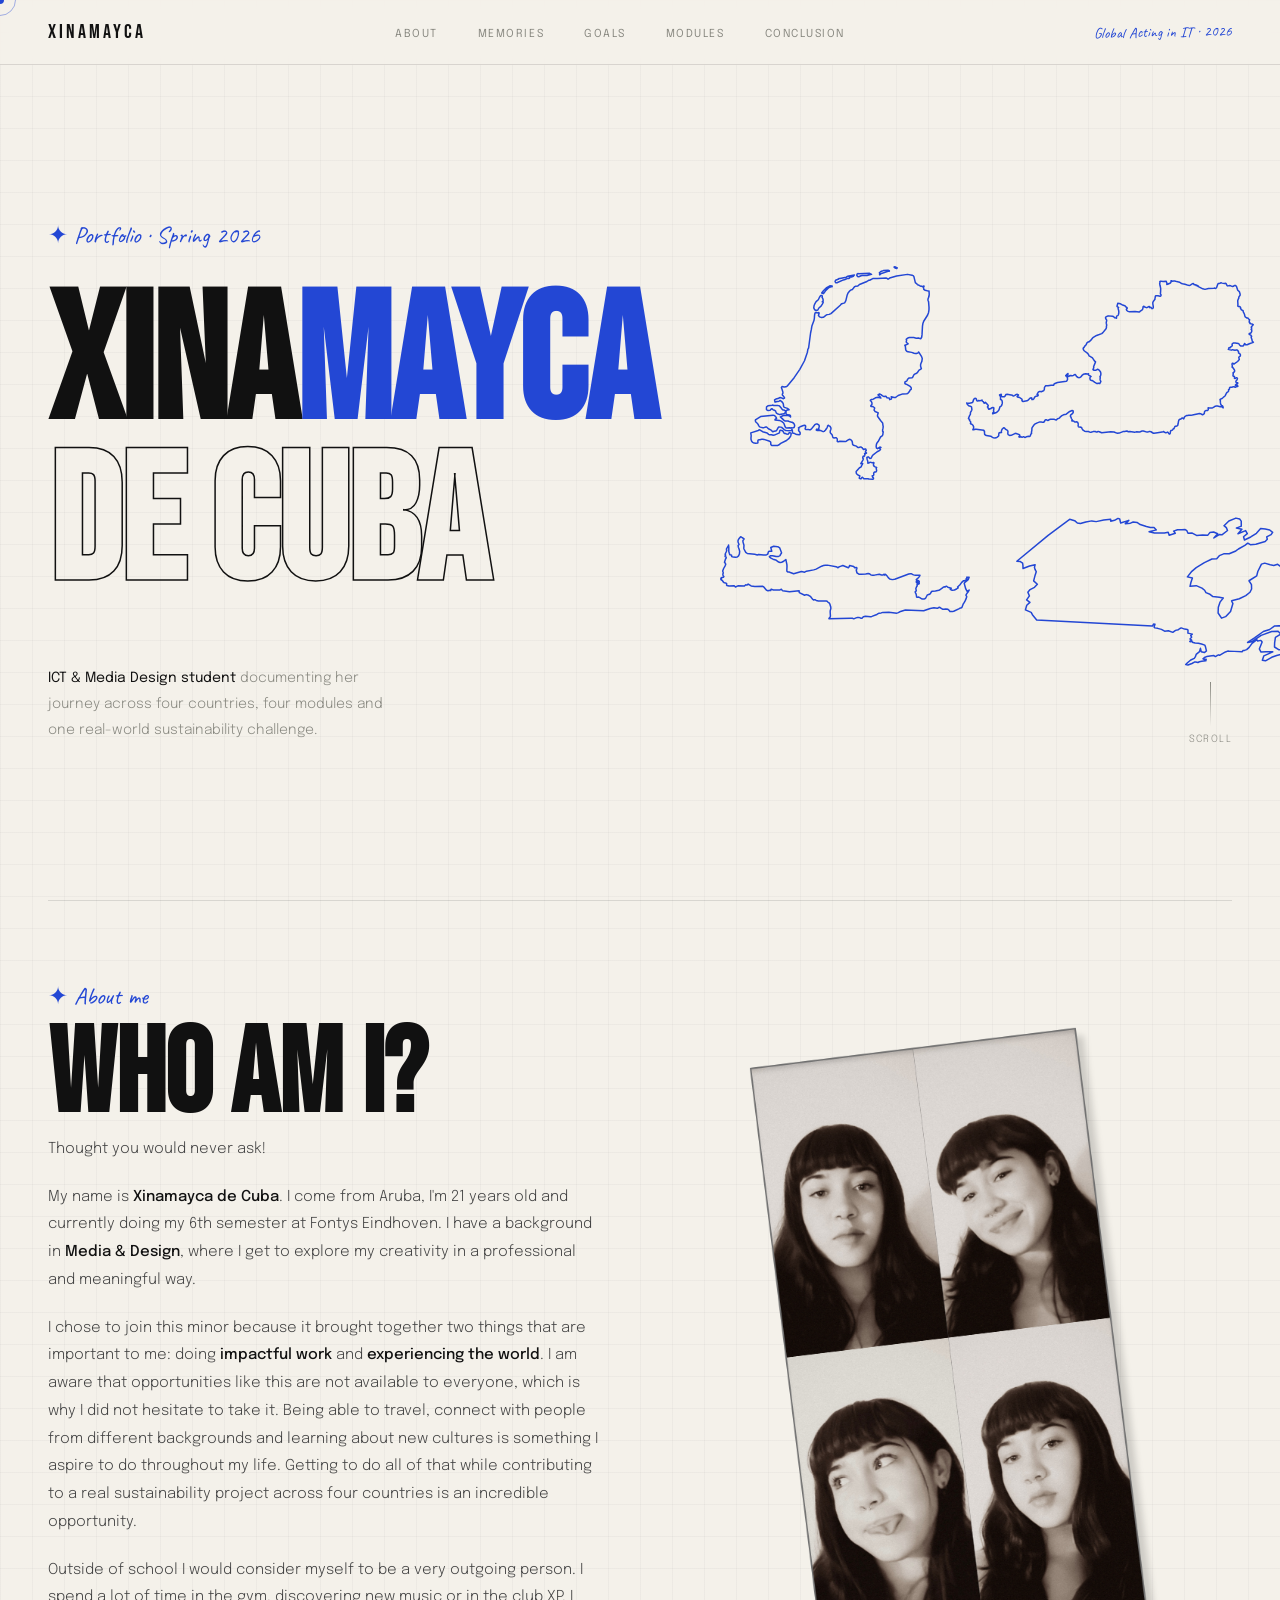
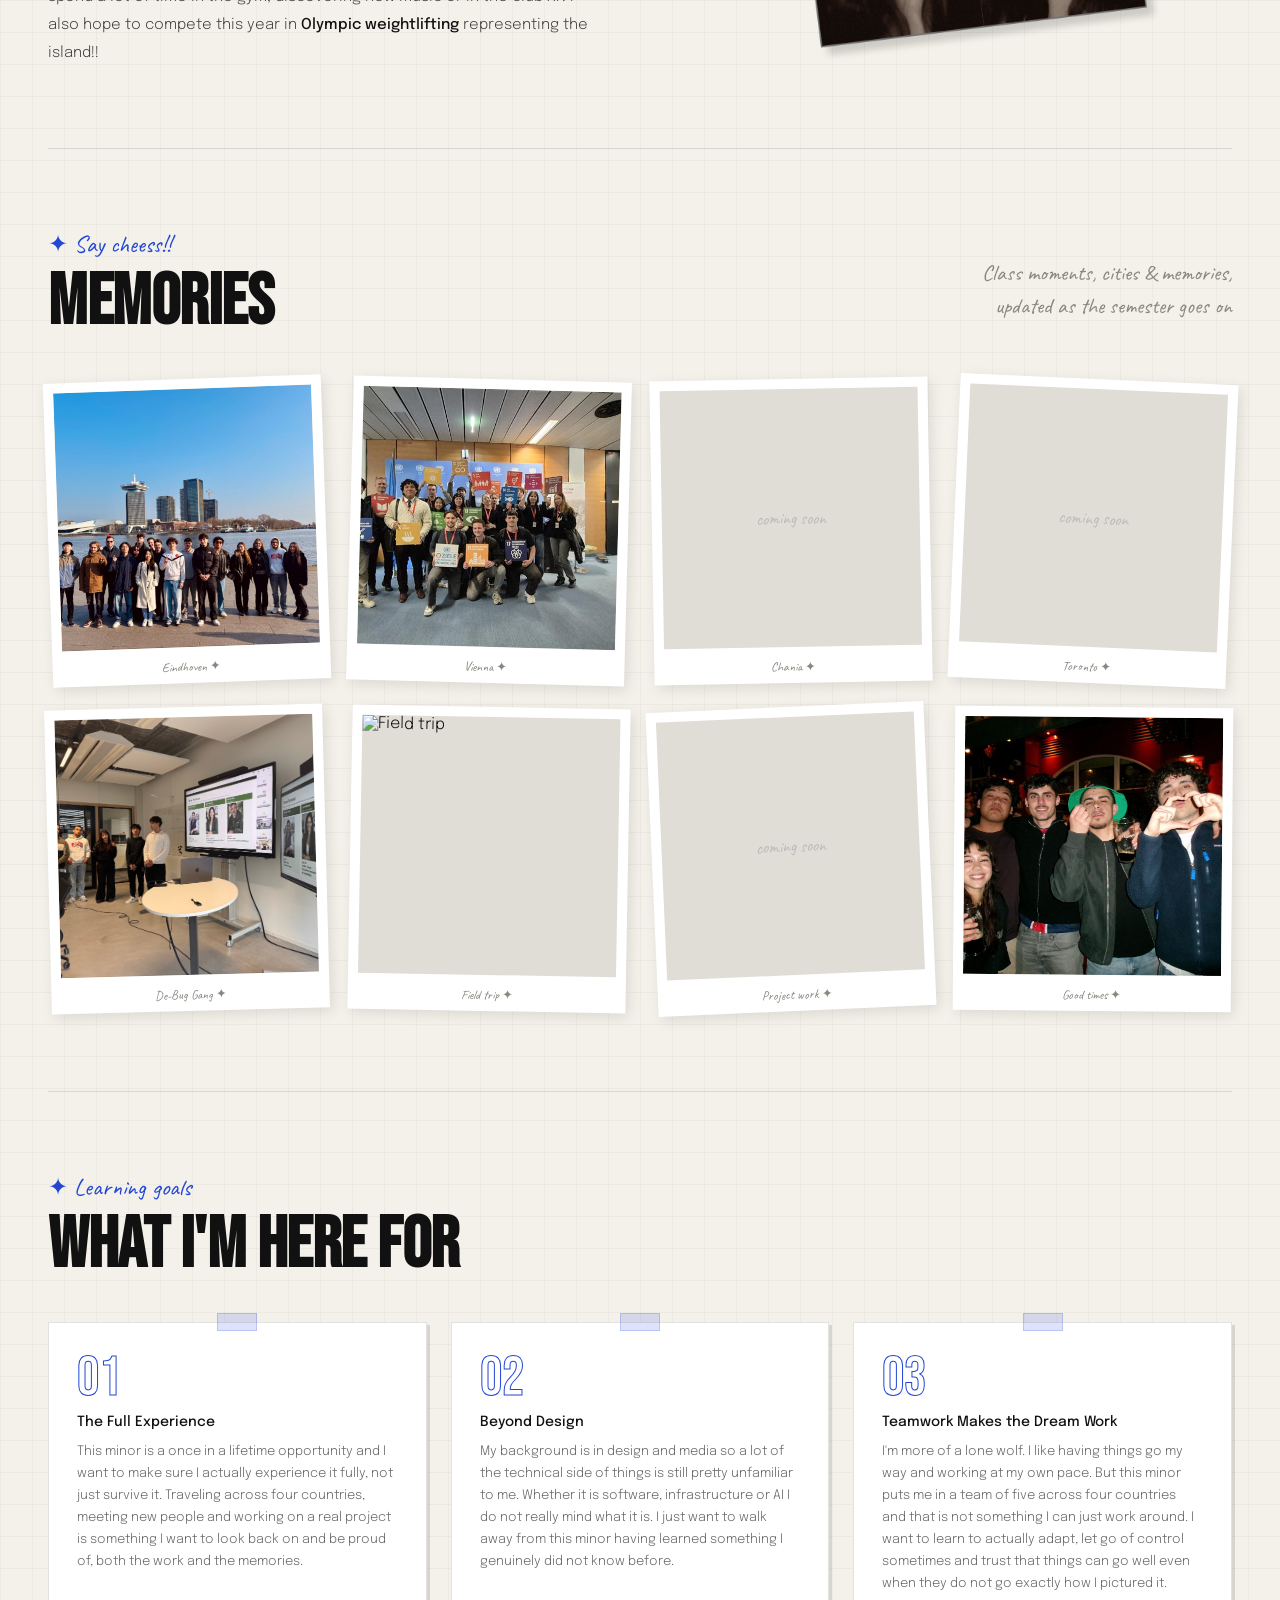
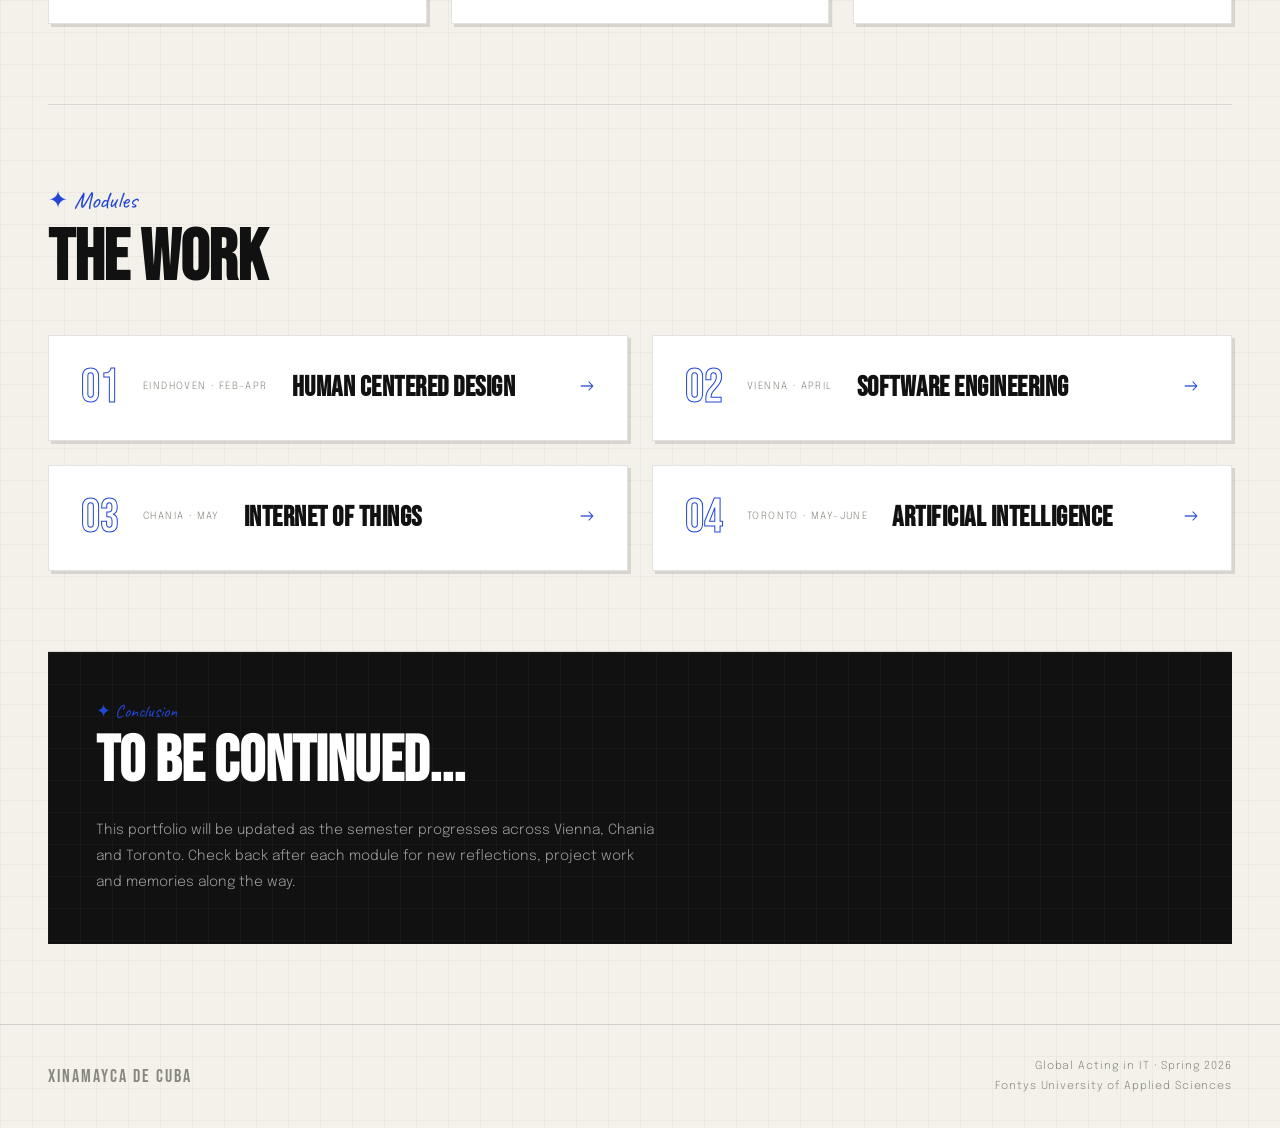
==== commit 407b3d36: "Add Vienna photo to memories polaroid grid Co-Authored-By: Claude Sonnet 4.6 <noreply@anthropic.com>" ====
--- a/index.html
+++ b/index.html
@@ -116,7 +116,7 @@
   </div>
   <div class="polaroid-grid reveal">
     <div class="polaroid" onclick="openLightbox('img/eind-00.jpeg')"><div class="polaroid-img"><img src="img/eind-00.jpeg" alt="Eindhoven"></div><span class="polaroid-caption">Eindhoven ✦</span></div>
-    <div class="polaroid"><div class="polaroid-img"><span>coming soon</span></div><span class="polaroid-caption">Vienna ✦</span></div>
+    <div class="polaroid" onclick="openLightbox('img/un-trip.jpg')"><div class="polaroid-img"><img src="img/un-trip.jpg" alt="Vienna"></div><span class="polaroid-caption">Vienna ✦</span></div>
     <div class="polaroid"><div class="polaroid-img"><span>coming soon</span></div><span class="polaroid-caption">Chania ✦</span></div>
     <div class="polaroid"><div class="polaroid-img"><span>coming soon</span></div><span class="polaroid-caption">Toronto ✦</span></div>
     <div class="polaroid" onclick="openLightbox('img/de-bug gang.jpeg')"><div class="polaroid-img"><img src="img/de-bug gang.jpeg" alt="De-Bug Gang"></div><span class="polaroid-caption">De-Bug Gang ✦</span></div>
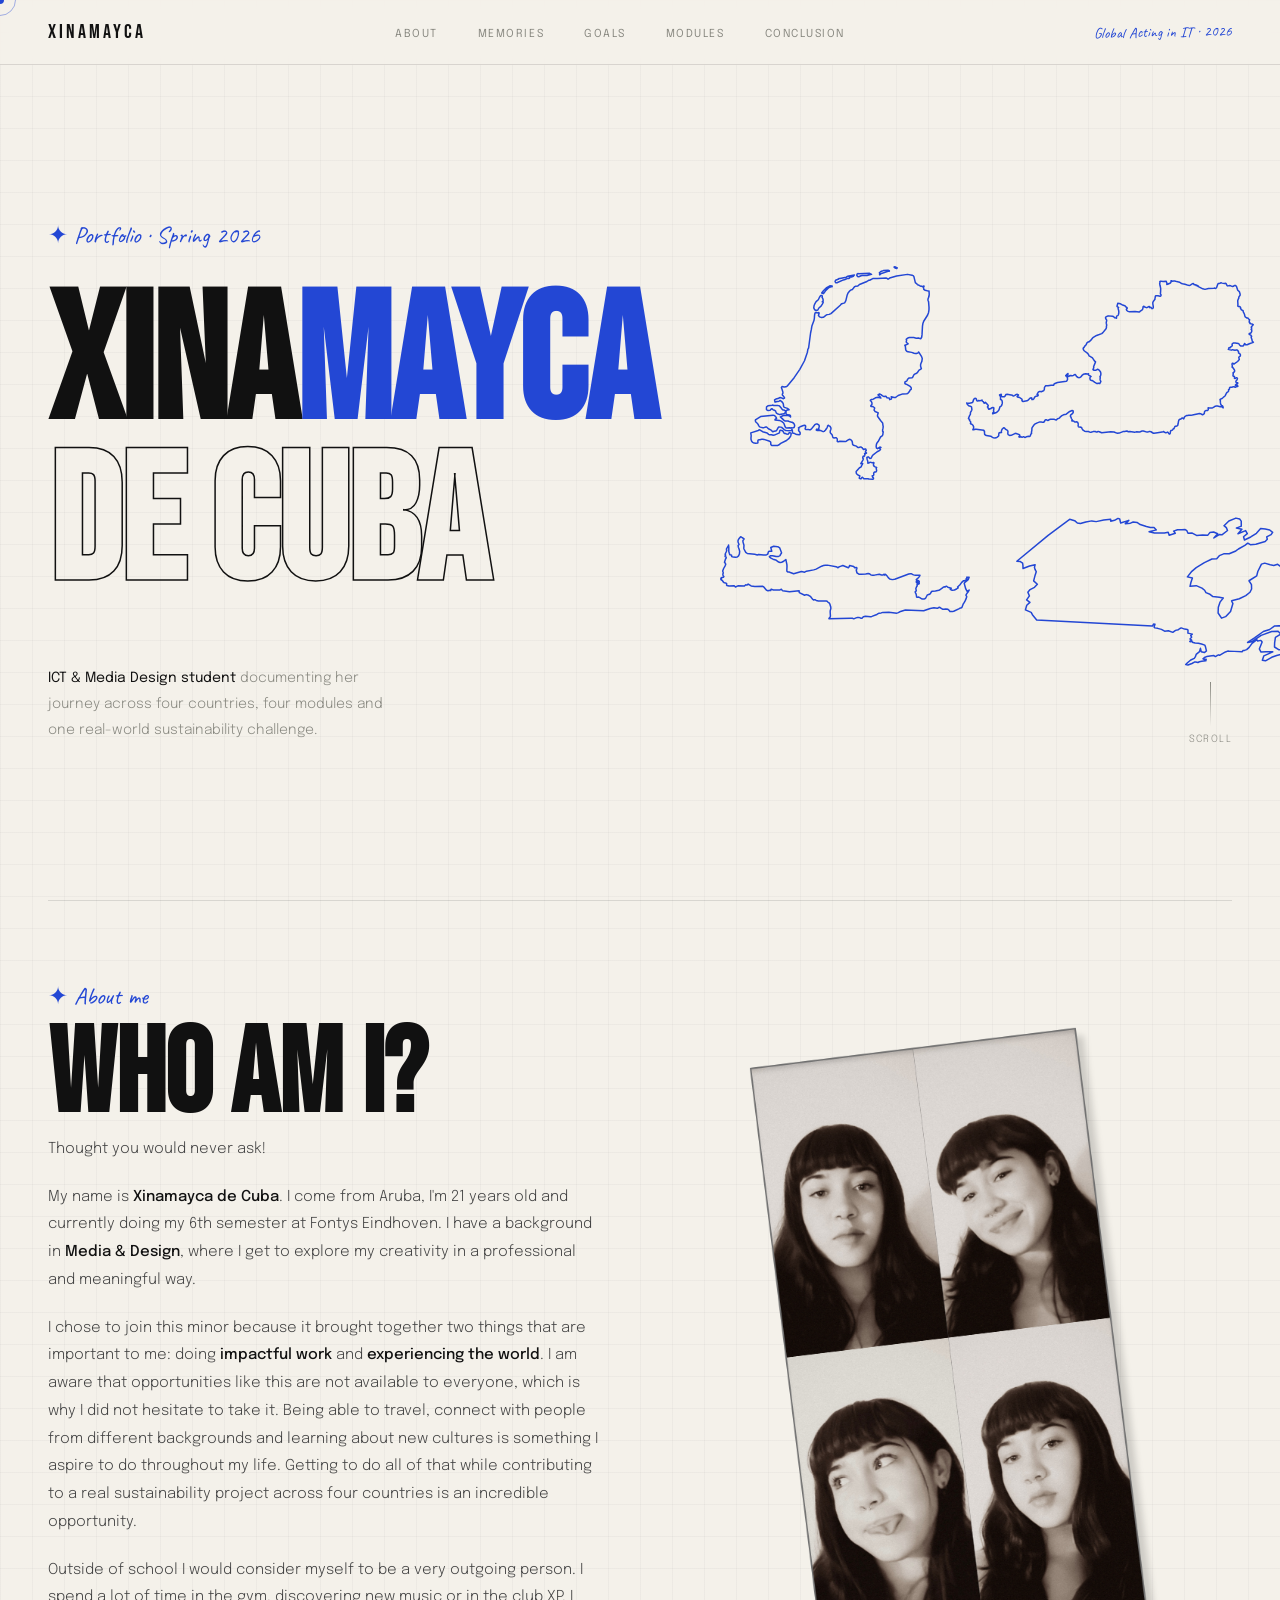
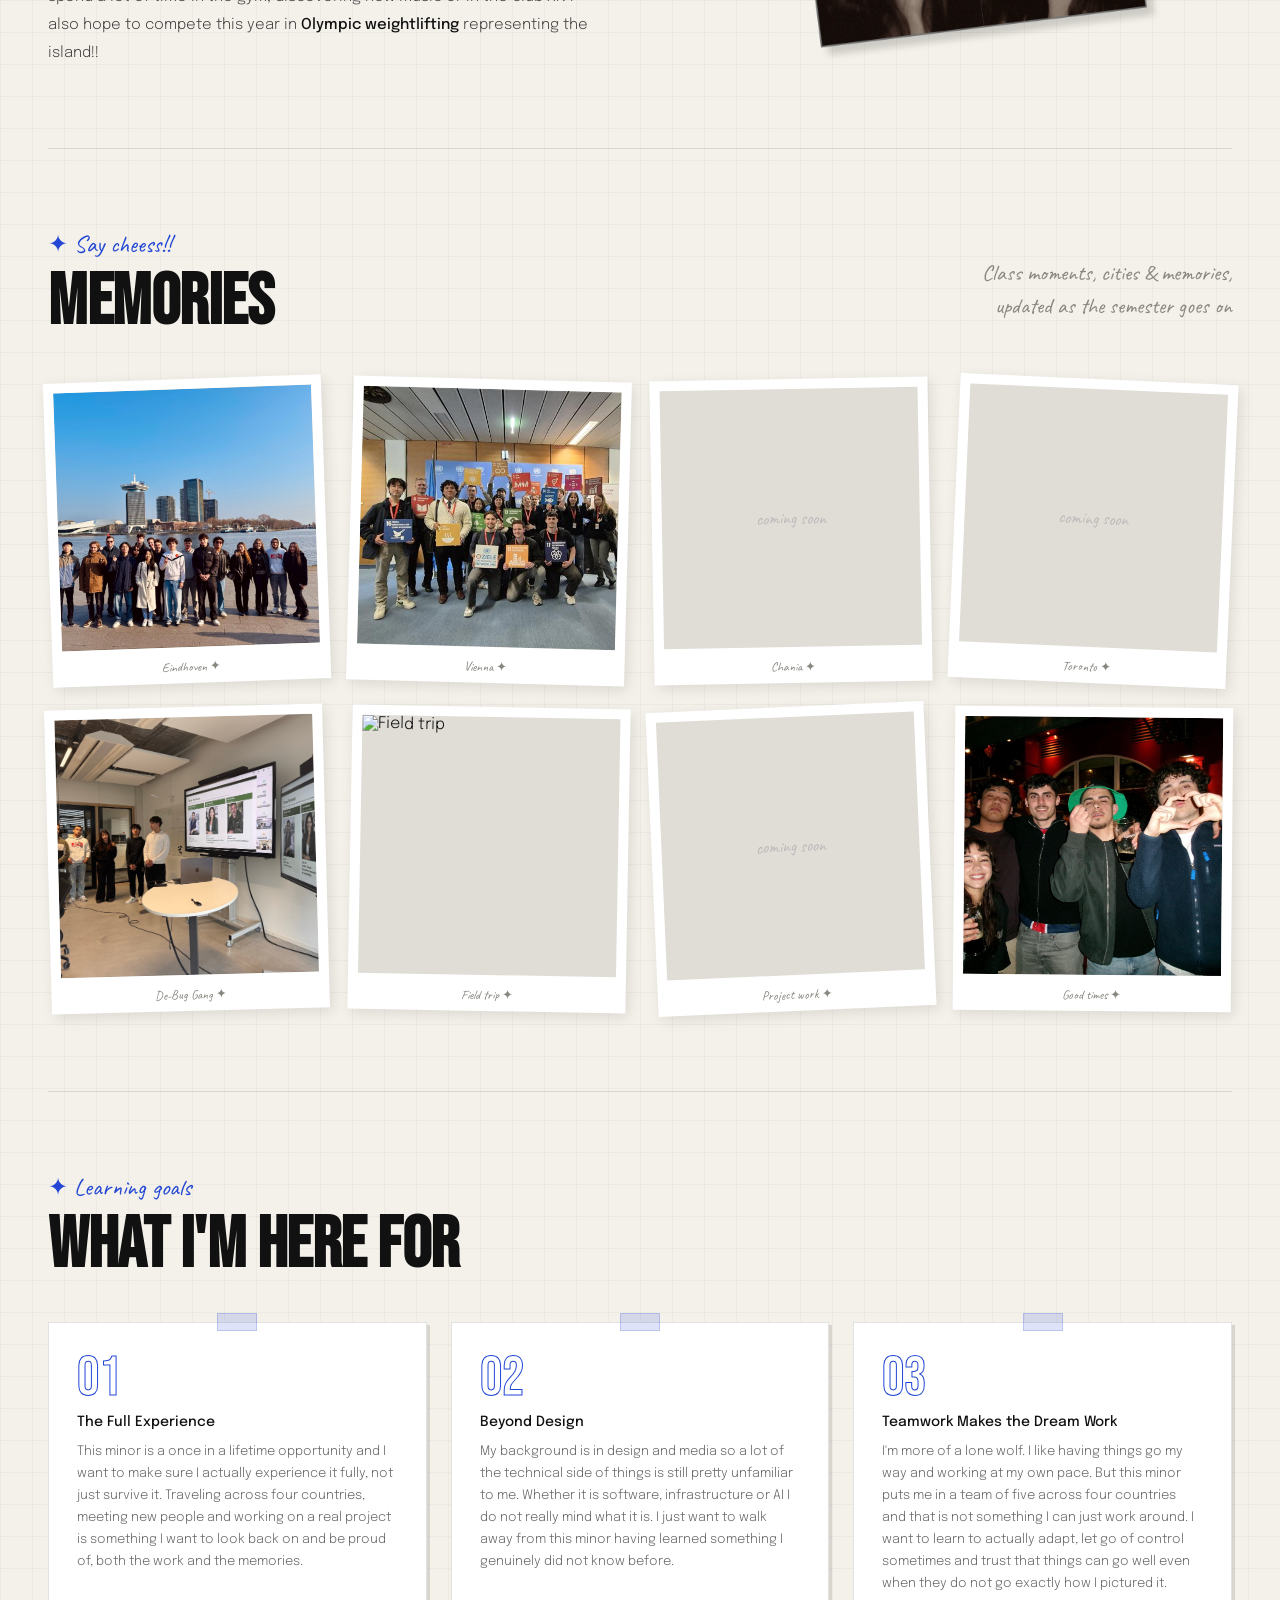
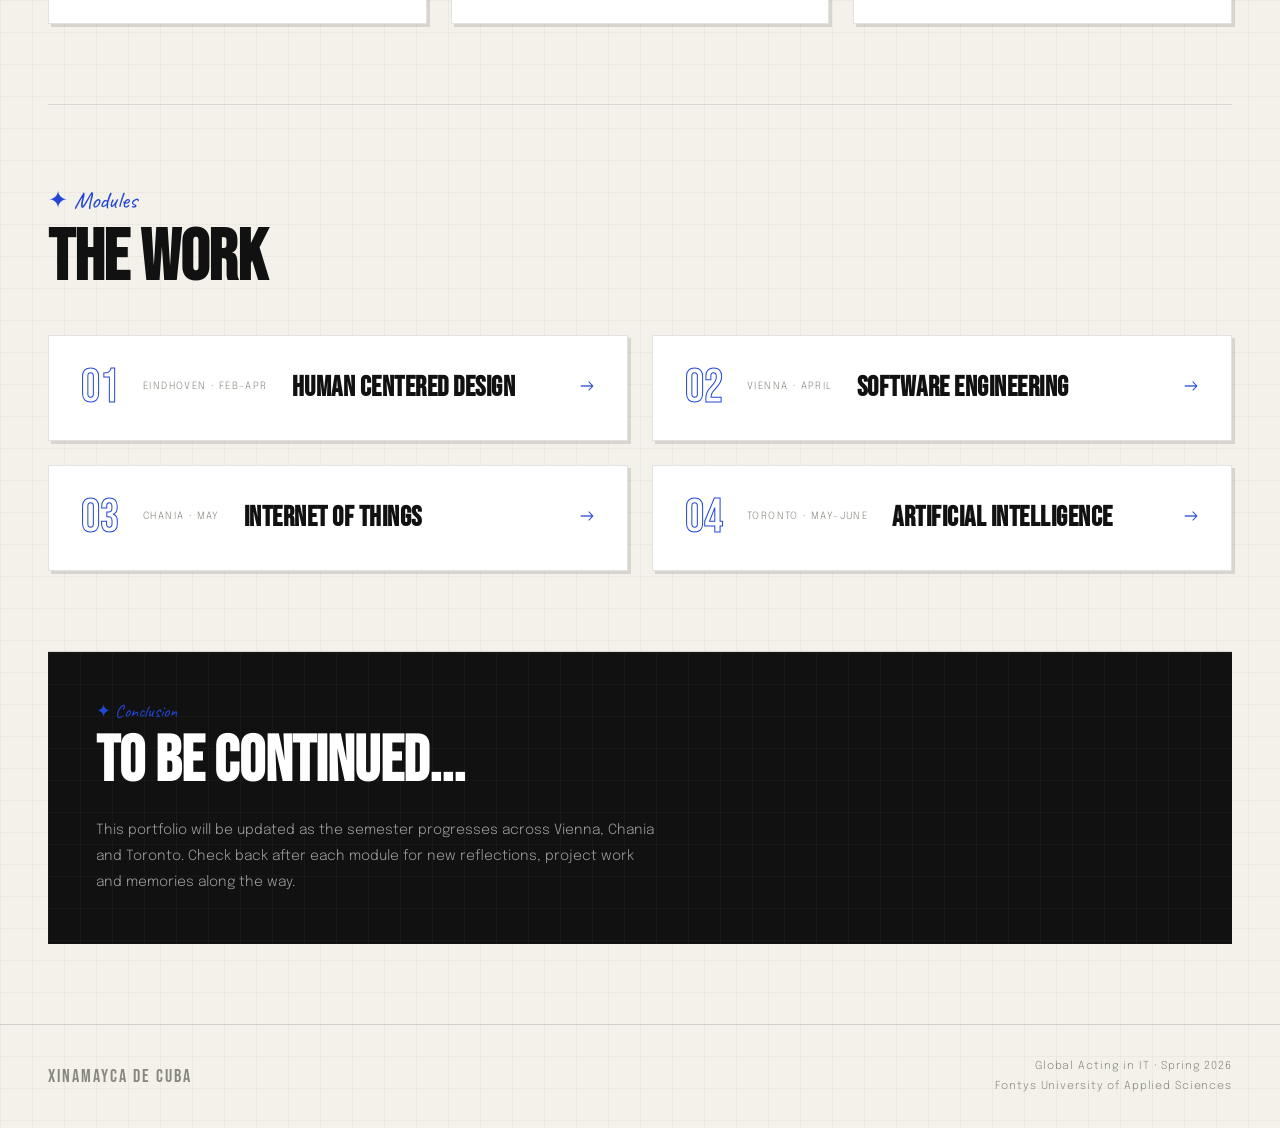
==== commit 86fb6ee0: "Adjust Vienna polaroid image position Co-Authored-By: Claude Sonnet 4.6 <noreply@anthropic.com>" ====
--- a/index.html
+++ b/index.html
@@ -116,7 +116,7 @@
   </div>
   <div class="polaroid-grid reveal">
     <div class="polaroid" onclick="openLightbox('img/eind-00.jpeg')"><div class="polaroid-img"><img src="img/eind-00.jpeg" alt="Eindhoven"></div><span class="polaroid-caption">Eindhoven ✦</span></div>
-    <div class="polaroid" onclick="openLightbox('img/un-trip.jpg')"><div class="polaroid-img"><img src="img/un-trip.jpg" alt="Vienna"></div><span class="polaroid-caption">Vienna ✦</span></div>
+    <div class="polaroid" onclick="openLightbox('img/un-trip.jpg')"><div class="polaroid-img"><img src="img/un-trip.jpg" alt="Vienna" style="object-position: 30% center;"></div><span class="polaroid-caption">Vienna ✦</span></div>
     <div class="polaroid"><div class="polaroid-img"><span>coming soon</span></div><span class="polaroid-caption">Chania ✦</span></div>
     <div class="polaroid"><div class="polaroid-img"><span>coming soon</span></div><span class="polaroid-caption">Toronto ✦</span></div>
     <div class="polaroid" onclick="openLightbox('img/de-bug gang.jpeg')"><div class="polaroid-img"><img src="img/de-bug gang.jpeg" alt="De-Bug Gang"></div><span class="polaroid-caption">De-Bug Gang ✦</span></div>
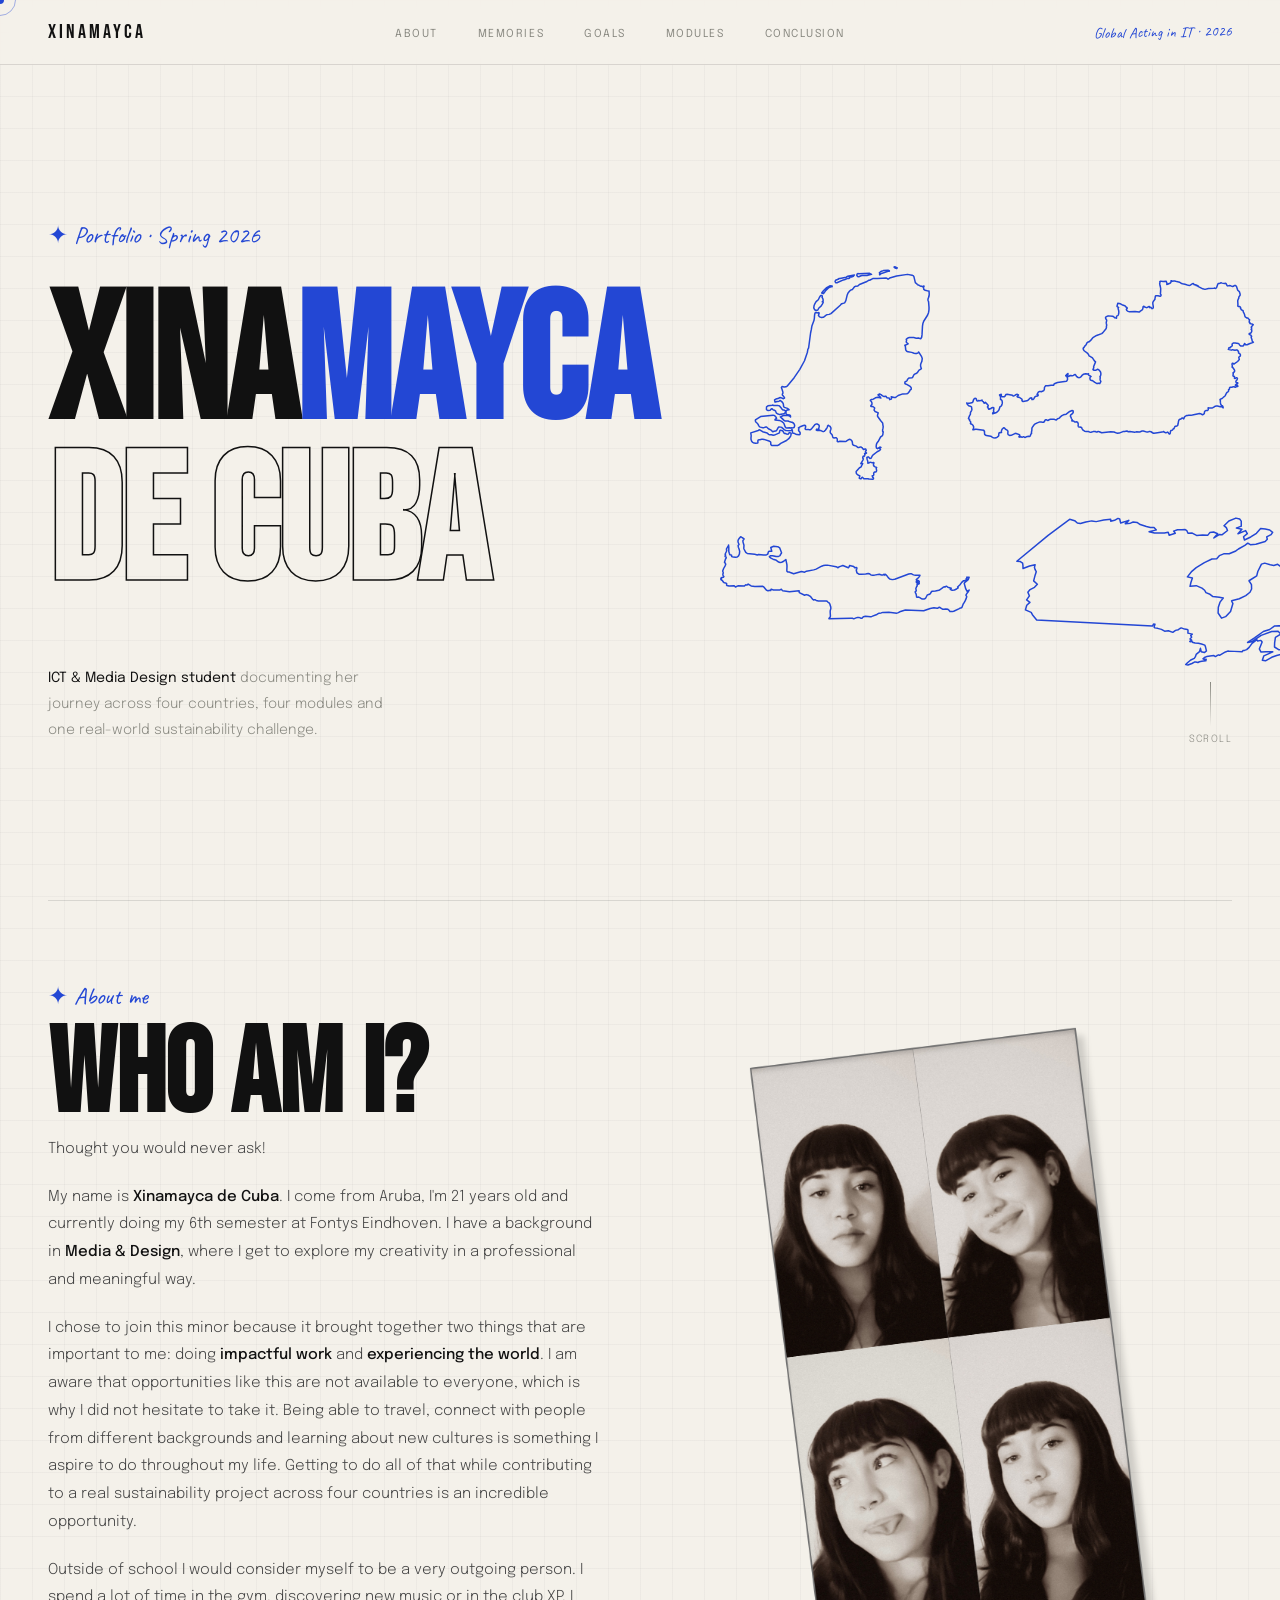
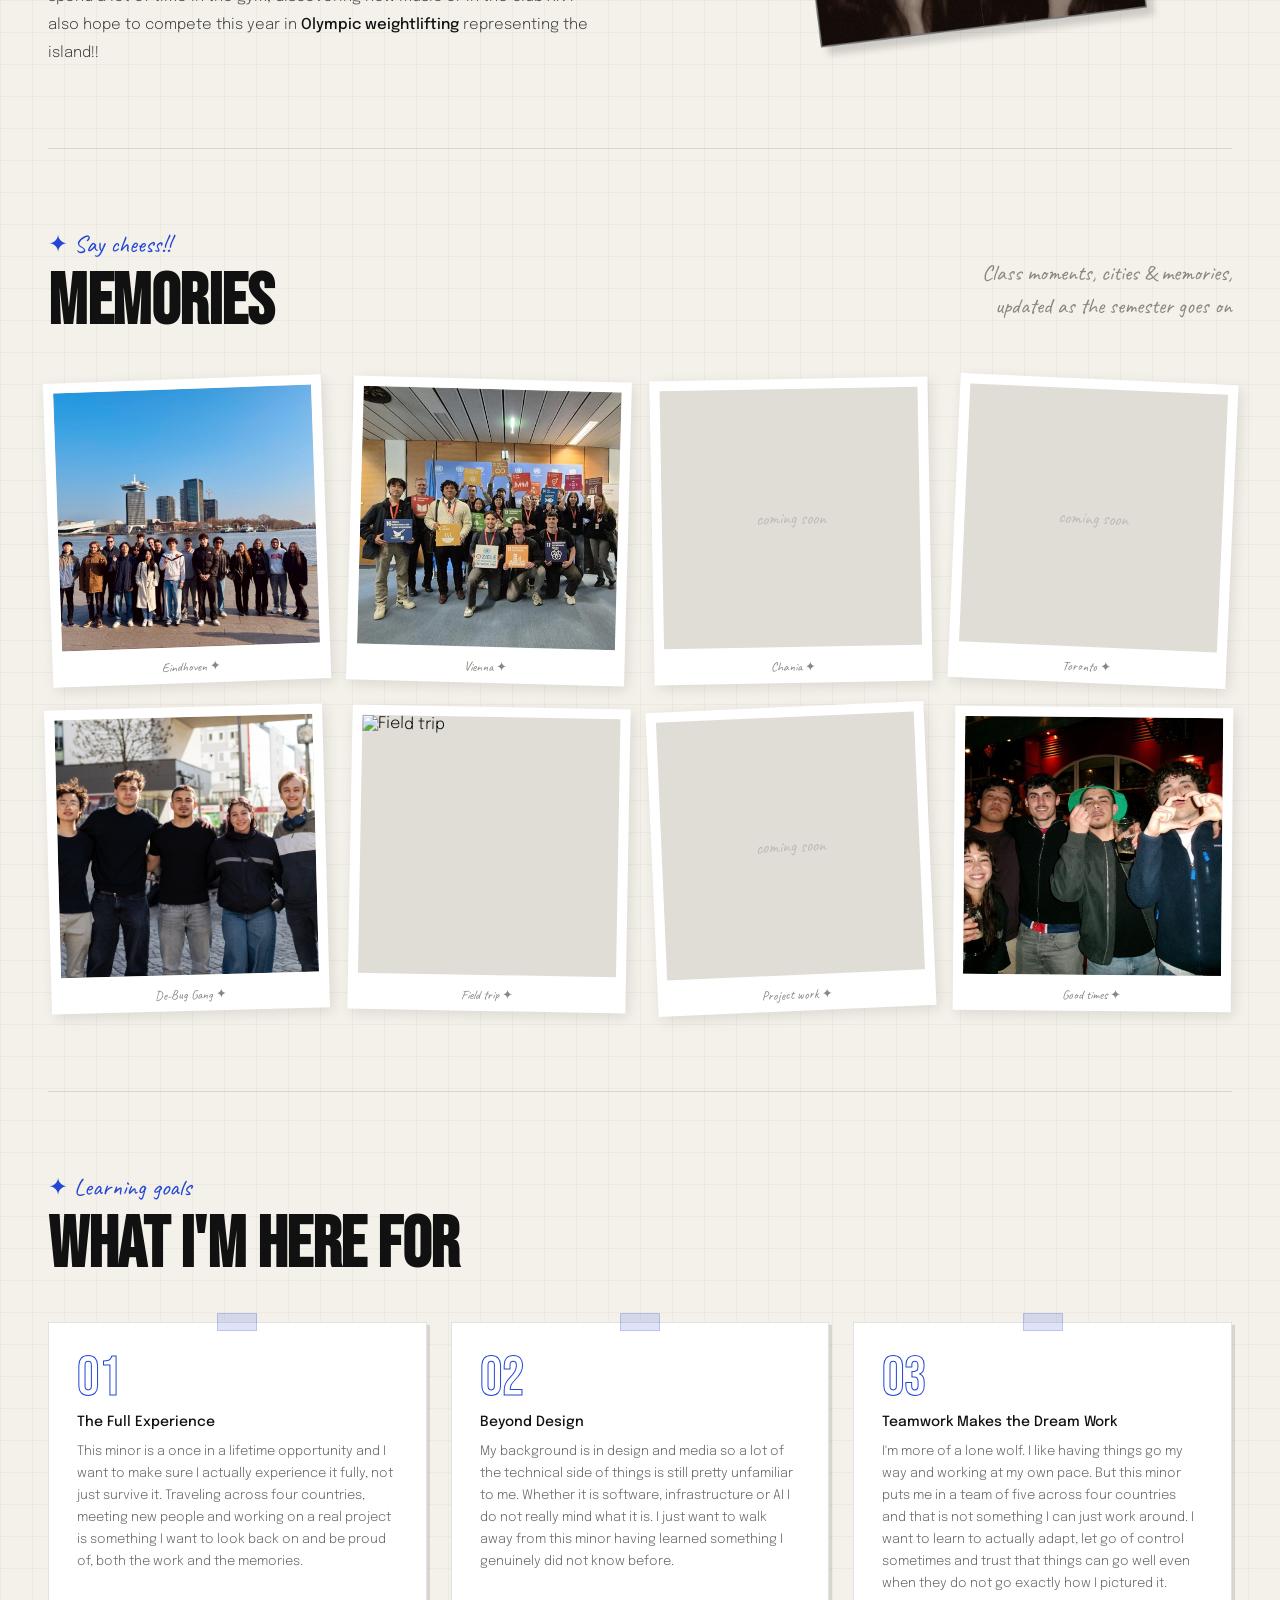
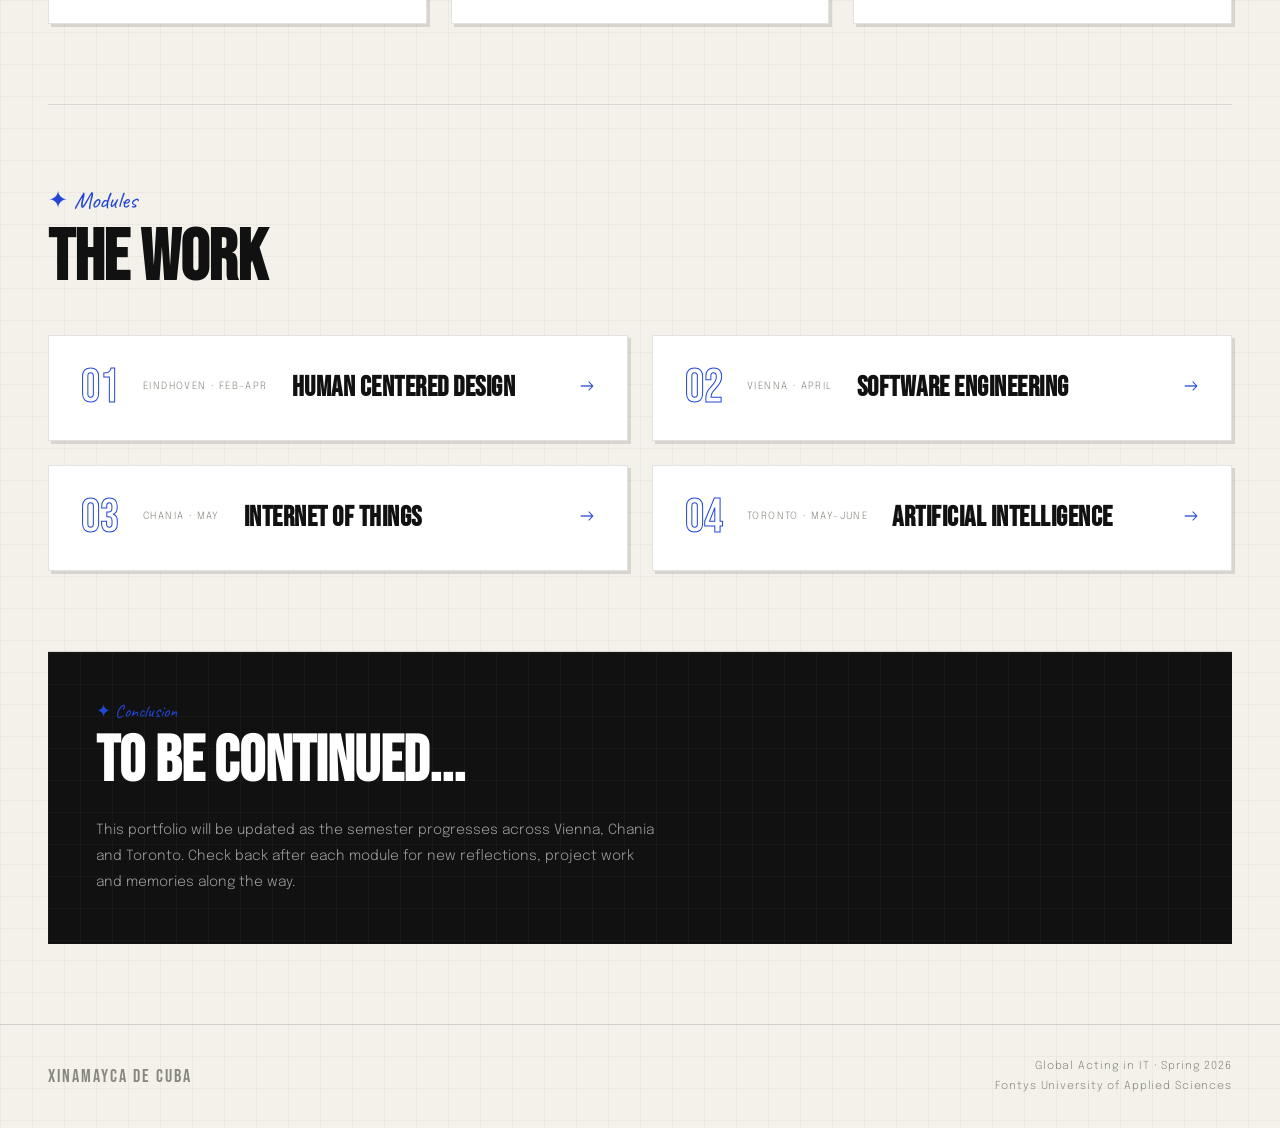
==== commit 16307aea: "Rename Building Dashboard, push IoT week 1 structure, finalize Vienna fill Co-Authored-By: Claude So" ====
--- a/index.html
+++ b/index.html
@@ -47,11 +47,11 @@
           <path d="M344.93,76.442l.178,2.794.059,1.575-.178,1.546-.416,1.694-.832,2.17-.149.8.059,1.159.208.624.3.505.208.862.565,7.044-.089,3.507-.565,3.121L343,107.117l-4.845,7.639-.446,1.278-.594,1.694-.505,3.27-.565,10.522-.416,3.418-1.07,2.081-2.11-.654-.892-.386-2.913.416-3.121-.921-5.588.089-1.991.594-1.04.773-1.04.743.505,1.011-.119.892-.268.8.03.8.416.624,1.932,1.635-3.27,1.665-.981.089.713,1.516.208,1.724.089,1.724.357,1.427,1.159,1.367,1.575.773,4.667.654,3.032,1.159,1.665.3,1.546-.119,1.486-.446.535-.505.386-.654.357-.178,3.6,5.856.832,2.5-.505,3.507-1.189,2.764-.416,1.456-.03,1.754.505,2.081.357.624.149.268-.178.505-2.616,1.605-.624.743-1.4,2.259-1.159,1.04-2.526,1.1-1.159,1.219-1.308,2.675-.743.684-3.478.386-.327.03-.951.535-1.011,1.04-.3.565-.476,1.219-.476.594-.713.357-.624.059-.535.238-.416,1.011.119,1.456.951.654,1.278.386,3.864,2.17,1.516,1.605.3.476.149.654-.03,1.159-.327.3-.446.059-.476.535-1.338,2.467-1.367,1.635-1.605.862-5.231.178-5.856,2.021-2.913,2.229-.951.446h-1.219l-3.775-1.129.476,2.14-.238.951-2.2.624-.178-1.486-.981-.565-2.259-.327-.268-.327-.654-1.189-.416-.386-.476-.059-1.843.386-1.991-.8-1.9-1.546-1.9-.921-1.991,1.1.713.565,2.2,2.318.8,1.248-.951-.238-1.4-.357-1.9-.505-2.408.654-.832.446-1.219.892-1.159.505-2.408.416-.981.713-.178.832,1.338,1.04.773,1.843-.089,1.932-.981.951-.327.357-.059,1.011.594.238,1.694-.03.684.327,1.308,1.011.594.594-.8,2.7,1.367,1.724,3.983,1.754-.684,2.14-.327,1.338.268,1.159,3.923,5.439,2.378,2.735.416,3.121.3,1.724-.238,1.873-.446,1.991-.059,1.754.892,1.07-.357.832-.178,2.051-.327,1.189-.565.832-1.516,1.04-.624.594-3,5.618-1.248,1.516-.594,1.04-.505,1.873-.178,2.11.416,1.724,1.4.773,2.913-2.021,1.367.476-.476.268-1.338,1.1,1.219,1.159-.862,1.159-3.359,1.843-5.469,4.28-.773.921-1.129,2.378-.743.8-1.07.119-.8-.713-.684-.921-.832-.446-1.635.862.327,2.2.892,2.7.089,2.348.8-.178,1.516-.743.8-.238.8.119,1.546.505,2.14-.238.119.476-.357.8-.238.773.089,1.338.149.743.446.505,1.4.862,1.932.684-.119.386-.327.505-.089.624.476,1.9v.743l-.357.981-.654.773-1.338-.119-.8.476-.535.921.059.8.119.862-.3,1.129-.862.773-.892-.208.268,1.189.446.773.594.416.357.565-.119,1.219-1.189.208-4.28-.119-.624-.208-.684-.208-5.112.119-.594-.416-1.219-1.338-.594-.238-.505.416-.654.951-.3.446-.594.119-.654-.119-1.07-.624.624-2.14.089-1.1-.921-.268-1.278-.624-.327-.238-.981-.684-.981-1.427-.119-2.081,4.25-4.785.684-.268.684-.238.3-.238.743-1.159,1.011-2.17.684-1.13-.565-.357h-.565l-1.308.357,2.318-3.745.921-2.259-.8-1.1.149-1.248.3-.892.476-.327.684.594.446-.594.327-.684.446-1.278L263.22,284l-.089-.268-.149-.684.654.059.624-.089.594-.238.565-.357-1.338-1.456.178-1.07.832-.832-.149-.446-.535-1.189-1.011-.089-1.783.476-.8-.684-1.219-1.694-.981-.594-.743-.059-2.467.505h-1.011l-.654-.446-.565-.654-.8-.565-3.329-1.011-1.011-.862-.327-.3-.208-2.14-.416-1.843-1.07-1.427-1.4-.862-1.278-.149-1.159.565-2.467,1.754-1.248.446-6.955-.3-1.843.476-.386.089-1.04-.268-.03-3.359-1.04-1.308-1.1-.119-2.259.208-1.04-.565-.268-.624-.624-2.081-.3-.832-2.021-2.259-.386-.892.208-2.051.654-1.516.208-1.575-1.159-2.229-1.754-1.159-.178-.238-.892.238-.357.565-.208.892-.416,1.159-.921,1.516-1.338,1.873-1.516,1.427-1.248.357-2.289-1.04-1.1-.3-4.1-.149-1.248-.535.327-1.129.654-.119,2.586,1.219-.446-1.635.268-1.456.386-1.338-.149-1.427-.594-.8-.981-.654-1.1-.416-.832-.089-1.962,1.011-4.548,5.618-.624.446-.773.327-.921.059-1.873-.476-1.694.3-.8-.059-1.129-.832.119-.921.505-1.159.089-1.605-.476-.773-.743-.149-1.754.3L181.9,248.6l-3.091,1.813.713.773-.119.684-.386.743-.059.951.476.862L180.738,256l.357.921-.268,1.635-1.129.594-2.764-.178-1.129-.386-2.14-1.159-.535-.03-1.159-.03-.238-.3-.476-1.1-.178-1.159.03-.981-.089-.743-.624-.416-.684.892-1.278.386-5.32-.149-1.219-.386-1.189-.743-3.24-2.824-.981-.386-2.437-.268-.832.505-1.754,3.329-.654.981-.921.476-2.11.238L147,255.2l-.624.119-.624-.3-1.635-1.694-3.537-1.783-2.318-2.2-.921-.119-2.437.921-1.338.059-3.329-.743-1.07-.594-.892-1.338-.773-1.516-.713-1.1-1.962-1.694-.624-1.04-.238-1.516.624-.862,6.064-3.775,15.813-1.724,1.308.208.892.505.951.892.832,1.159.565,1.367-.624.268-1.011.684-.386.357v.594l5.647.594,2.853,1.159,2.437,2.11.773,1.486,1.159,3.27.892,1.189,1.4.416,3.091-.416,1.129.594,1.189-.386,1.9.089.654-.178,1.159-.3.773-2.17-.476-2.051-1.219-1.516-1.665-.981-.535-.089-2.11-.386-2.437-1.1-.921-.059-1.843.208-.892-.149-1.427-.832-4.667-4.4,3.151-1.486,1.546-.446,5.291.268,1.546.476,1.367,1.159.03.03-.268-1.783-.743-.713-.238-.03-2.318-.089-.624-.238-.594-.416-.476-.565-.3-.832-.178-1.07-.03-1.1.178-.8.773-.832,1.011-.446,2.021-.149-.624-.654-1.486-1.07-4.1-1.278-.862-1.248-.357-3.151-1.011-1.962-1.427-1.308-1.665-1.159-1.1.832-1.516.476h-1.516l-1.159.327-.208.386-.416.059h-.565l-.535-2.675,1.694-1.159,3.715-1.129.505-.684,1.129-.089,1.991.446,1.635.892.238.059.446-.059.624-.268.713-.624-.446-.862-1.516-2.081-.386-.327-.357-.386-.119-.594.119-.743.268-.535.3-.386.119-.3-.178-1.486-1.129-3.745-.654-1.605.327-.713.386-.654,2.764.624,2.259-.386,2.021-1.308,8.441-10.284,7.193-10.641,5.974-10.879,3.567-10.522.505-2.735v-.713l1.159-2.5,2.5-18.845,1.04-4.815.178-1.456.565-3.062,2.5-6.48.565-3.21.059-1.813.238-2.348.446-1.991.684-.862,3.626.565.565-.565.446.713-.892,3,1.4,1.783,2.408.713,2.318-.149,1.338-.773,2.5-2.17,1.248-.446,2.348-.327,2.318-1.011,11.86-10.671.862-1.04,1.1-.921,2.7-.654,1.219-.773,1.219-2.437,1.605-6.717,1.189-3,2.081-2.437,1.278-1.129,2.17-.921.981-1.129.921-1.338,1.07-1.1,1.189-.446,2.824-.476,2.051-1.783,9.452-3.834,2.14-1.516,1.338-.119,3.953-2.051,5.707-.268,6.391-.208,5.2-.178.594.208,1.04.951.565.208.505-.178,1.516-1.189,8.768-2.556,13.911-2.17,5.826.981,1.219.565,1.011,1.04L327.6,65.92l.3.119,1.427,1.04.119.238.267.208.3.476.416.446,1.873.624,2.348,1.338,1.04-.327.505.565.713.178.684-.178.505-.565h.416v.684l-.476.386-.238.3v.446l.3.8.119,1.605L340,75.342l4.28,1.1h.654ZM118.2,256.8l9.541-3.091L128.6,253l.921-.119,3.745,2.437,5.737,1.635,1.9,1.694,1.248.535h2.378l2.229.654,1.427-.208,5.766-2.5.8-.921.3-1.9.565-.832,1.278.059,1.367.535.862.535.386.594.654,1.486.535.565.654.238,1.427.178.594.476.386.178,2.021.149,1.011-1.516.386-.357,1.159.149,1.278.743-.03.386-.446,2.2-.327.951L166.5,264.2l-2.913,2.318-7.312,3.686-2.675,2.11-1.338.416-6.985.089-.713-.327-.892-1.04-.089-.981.089-1.04-.3-1.248-1.129-.713-7.193-2.408-1.516-.268-1.456.089-2.348.535-.951.059-.862.208-.624.684-.119,1.07.149,1.189-.178.892-2.794.446-1.873-.208-1.367-.654-.416-.178-1.427-1.575-.832-2.378.03-2.2.238-2.318L118.2,256.8Zm40.513-29.426,2.467.684,1.129.8.119,1.516-.624.951-.951.684-1.04.416-4.548.892-1.04-.059-2.2-.832-1.278-.892-.565-1.278-.357-1.219-.921-.743-2.318-.921-.416-.386-.357-.505-.505-.416-.773-.059-1.456,1.754-.357.327-2.645.149-1.189-.386-.8-1.129.178-3.091,2.14-1.4,4.964-.713.238-.089.981.089.773.416,5.647.178,1.308.268.951.743,2.2,2.735.3.505.386.505.565.505Zm50.47-137.738v.594H210.4l-.416,1.308-.773,1.516-1.635,2.556L204.814,97.9l-1.338,2.586-1.991.594-2.051-.862-1.129-2.5.357-2.556,1.159-2.913,1.456-2.378,2.794-2.408,1.4-2.943,1.486-2.437,1.843.089.238.594.119.505-.03.476-.327.446.832,1.367.594,1.754v1.546l-1.04.773Zm-.8-10.819,2.5-3.24,3.864-3.567,4.013-2.348,2.943.416v.684h-1.546l-.743.416-1.724.654-4.667,4.548-1.278,1.932-1.516,1.338Zm32.131-20.687.773-.594,8.768-1.694-1.4,1.9-1.665.594-3.418.149.119.327.119.743.119.327-.773.416-2.437.208-2.645,1.159-2.081.535-8.174,3.626-1.694-.059-.713-1.486.654-1.694,3.18-1.129,1.04-.951,1.338.03,7.906-1.635.981-.773Zm14.773-3.715,14.119-.565L271.81,55.1l-5.826,1.367h-6.064l-1.516.386-2.853,1.308-1.486-.357-1.04-1.486.357-1.427,1.011-.862.892.386Zm31.685-4.042,5.855-.535,1.635.535v.684h-.8l-10.136,3.27-1.159,1.516-.357-.624-.03-.327.386-.476-.624-1.338,1.486-1.308,2.2-1.011,1.546-.386Zm13.524-4.756.832-.119,3.24,1.427-.267-.03-.208.119-.178.268-.149.386-2.11-.713-1.04-.654Z" transform="translate(-118.2 -45.5)" fill="none" stroke="var(--blue)" stroke-linecap="round" stroke-linejoin="round" stroke-width="1.5" vector-effect="non-scaling-stroke"/>
         </g>
       </g>
-    </svg></span></a><span class="map-tooltip-wrap map-wrap-at" data-tooltip="Vienna · 40% complete"><a href="se.html" class="hero-map-link"><svg class="hero-map hero-map-at" xmlns="http://www.w3.org/2000/svg" width="516.959" height="327.546" viewBox="0 0 516.959 327.546">
+    </svg></span></a><span class="map-tooltip-wrap map-wrap-at" data-tooltip="Vienna · 100% complete"><a href="se.html" class="hero-map-link"><svg class="hero-map hero-map-at" xmlns="http://www.w3.org/2000/svg" width="516.959" height="327.546" viewBox="0 0 516.959 327.546">
       <defs>
         <linearGradient id="fill-at" x1="0" y1="0" x2="1" y2="0">
-          <stop offset="40%" stop-color="var(--blue)" stop-opacity="0.3"/>
-          <stop offset="40%" stop-color="transparent" stop-opacity="0"/>
+          <stop offset="100%" stop-color="var(--blue)" stop-opacity="1"/>
+          <stop offset="100%" stop-color="transparent" stop-opacity="0"/>
         </linearGradient>
       </defs>
       <g transform="matrix(0.985, -0.174, 0.174, 0.985, -47.696, 69.335)">
@@ -119,7 +119,7 @@
     <div class="polaroid" onclick="openLightbox('img/un-trip.jpg')"><div class="polaroid-img"><img src="img/un-trip.jpg" alt="Vienna" style="object-position: 30% center;"></div><span class="polaroid-caption">Vienna ✦</span></div>
     <div class="polaroid"><div class="polaroid-img"><span>coming soon</span></div><span class="polaroid-caption">Chania ✦</span></div>
     <div class="polaroid"><div class="polaroid-img"><span>coming soon</span></div><span class="polaroid-caption">Toronto ✦</span></div>
-    <div class="polaroid" onclick="openLightbox('img/de-bug gang.jpeg')"><div class="polaroid-img"><img src="img/de-bug gang.jpeg" alt="De-Bug Gang"></div><span class="polaroid-caption">De-Bug Gang ✦</span></div>
+    <div class="polaroid" onclick="openLightbox('img/debug_gang_2.jpg')"><div class="polaroid-img"><img src="img/debug_gang_2.jpg" alt="De-Bug Gang"></div><span class="polaroid-caption">De-Bug Gang ✦</span></div>
     <div class="polaroid" onclick="openLightbox('img/field-trip.JPG')"><div class="polaroid-img"><img src="img/field-trip.JPG" alt="Field trip"></div><span class="polaroid-caption">Field trip ✦</span></div>
     <div class="polaroid"><div class="polaroid-img"><span>coming soon</span></div><span class="polaroid-caption">Project work ✦</span></div>
     <div class="polaroid" onclick="openLightbox('img/good-times.jpg')"><div class="polaroid-img"><img src="img/good-times.jpg" alt="Good times"></div><span class="polaroid-caption">Good times ✦</span></div>
--- a/style.css
+++ b/style.css
@@ -87,6 +87,8 @@
 .hero-map { height: auto; display: block; cursor: default; }
 .hero-map path { fill: none; transition: fill .3s; }
 .hero-map:hover path { fill: var(--blue); }
+.hero-map-at:hover path { fill: url(#fill-at); }
+.hero-map-ca:hover path, .hero-map-gr:hover path { fill: none; }
 .hero-map-link { display: contents; cursor: none; }
 .map-tooltip-wrap { position: absolute; }
 .map-tooltip-wrap::after { content: attr(data-tooltip); position: absolute; bottom: calc(100% + 8px); top: auto; left: 50%; transform: translateX(-50%); background: var(--black); color: white; font-family: 'Epilogue', sans-serif; font-size: 11px; letter-spacing: .08em; white-space: nowrap; padding: .4rem .75rem; pointer-events: none; opacity: 0; transition: opacity .2s; z-index: 9999; }
@@ -240,6 +242,13 @@
 .doc-img-half { width: 50%; }
 .doc-divider { border: none; border-top: 1px solid var(--border); margin: 1.5rem 0; }
 .doc-btn-row { display: flex; gap: .75rem; margin-top: 1rem; }
+.doc-img-grid { display: flex; flex-direction: column; gap: 2rem; margin-top: 1.5rem; }
+.doc-img-grid-item { display: flex; gap: 1.5rem; align-items: flex-start; }
+.doc-img-grid-item img { width: 60%; border: 1px solid var(--border); display: block; flex-shrink: 0; cursor: pointer; transition: opacity .2s; }
+.doc-img-grid-item img:hover { opacity: .8; }
+.doc-img-grid-text { display: flex; flex-direction: column; gap: .5rem; }
+.doc-img-grid-caption { font-family: 'Epilogue', sans-serif; font-size: 14px; letter-spacing: .08em; text-transform: uppercase; color: var(--blue); font-weight: 700; }
+.doc-img-grid-desc { font-family: 'Epilogue', sans-serif; font-size: 14px; color: #555; line-height: 1.85; }
 .doc-btn { font-size: 11px; letter-spacing: .12em; text-transform: uppercase; font-weight: 500; color: white; background: var(--blue); padding: .6rem 1.25rem; text-decoration: none; transition: opacity .2s; }
 .doc-btn:hover { opacity: .8; }
 .week-reflection { padding: 0; }
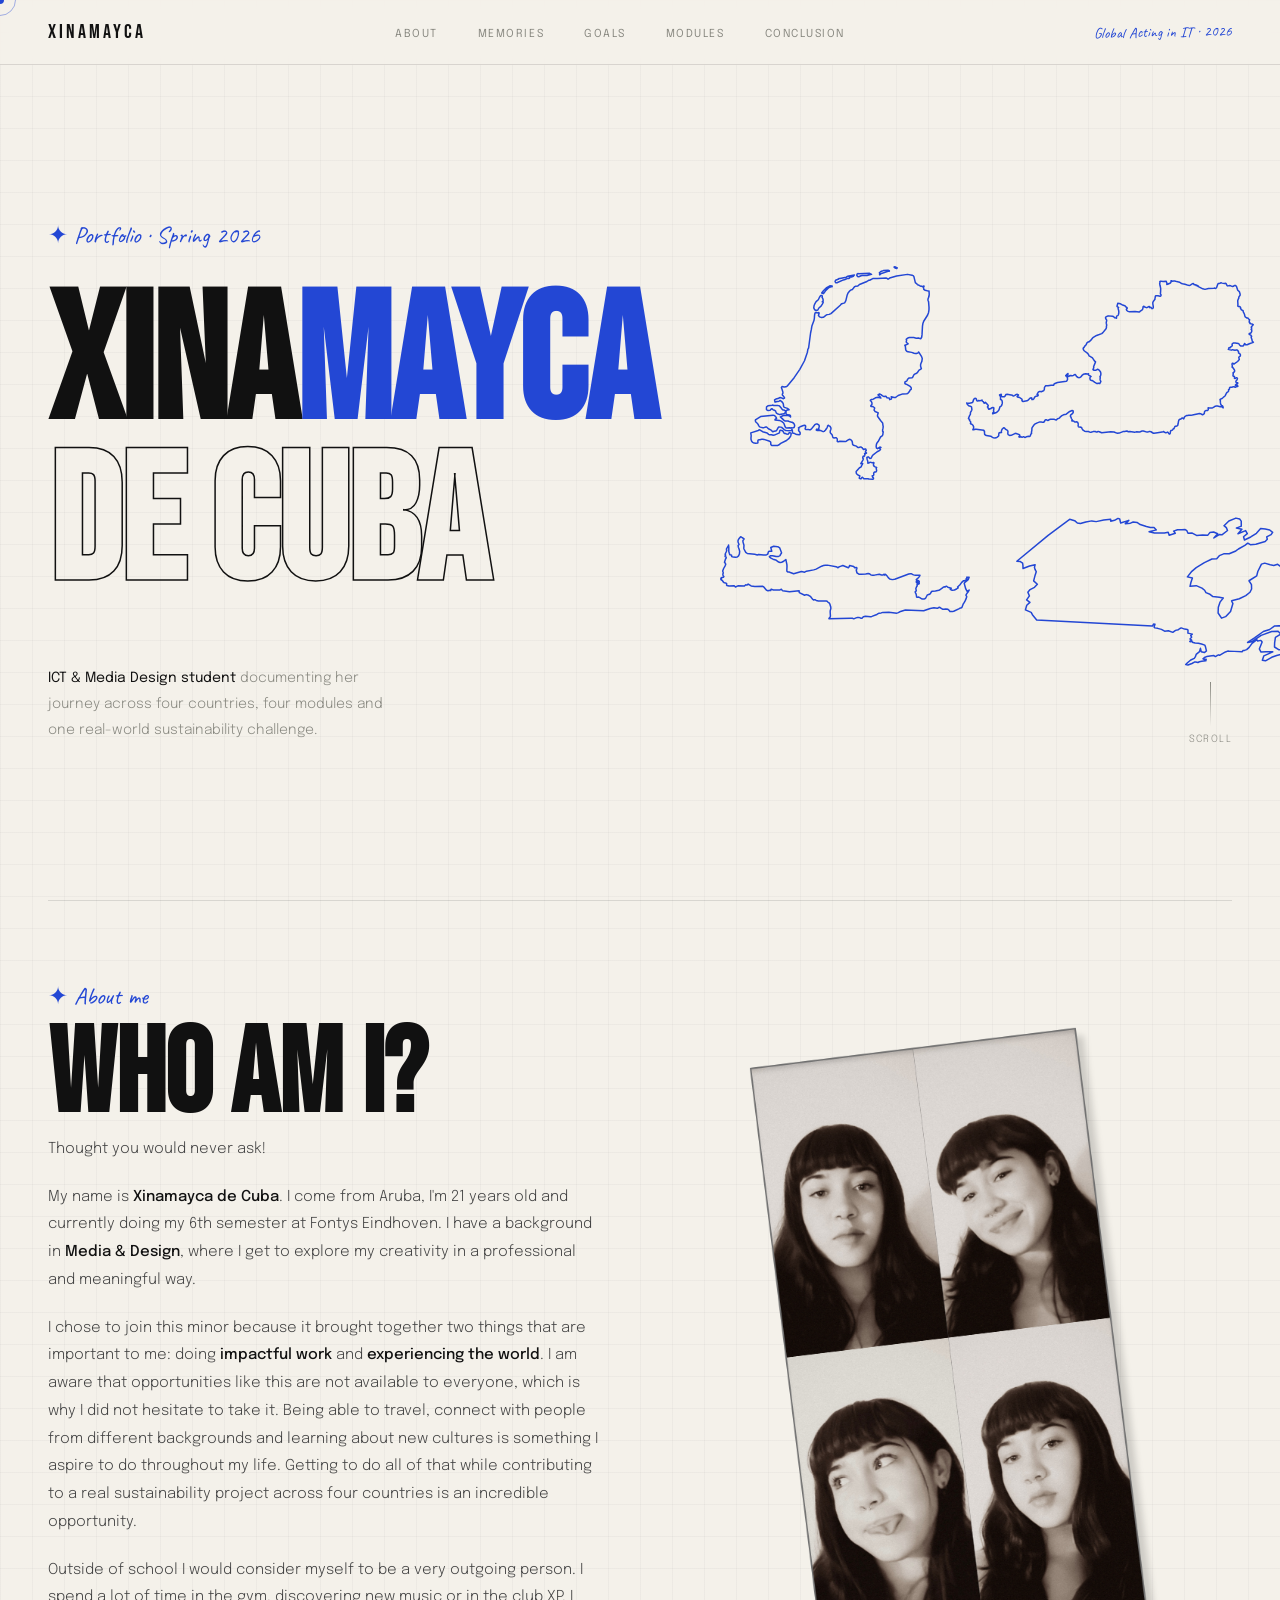
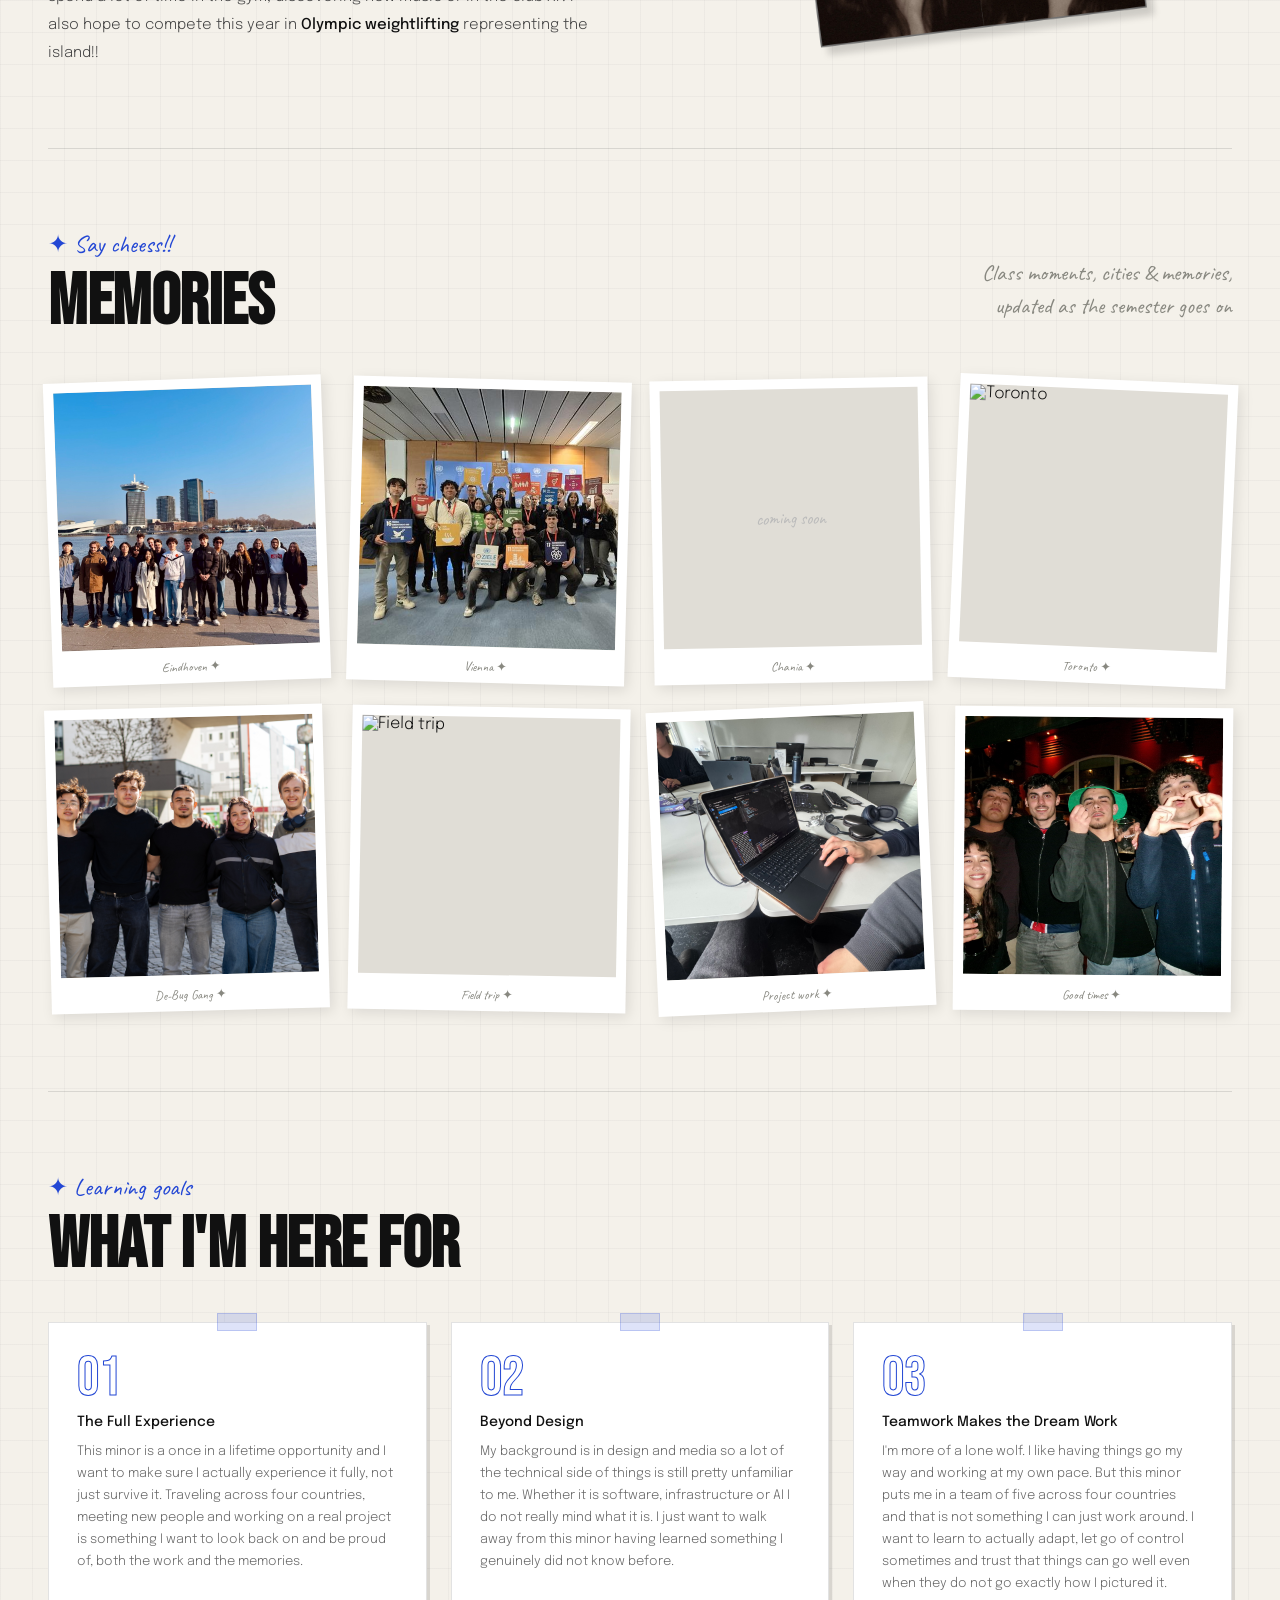
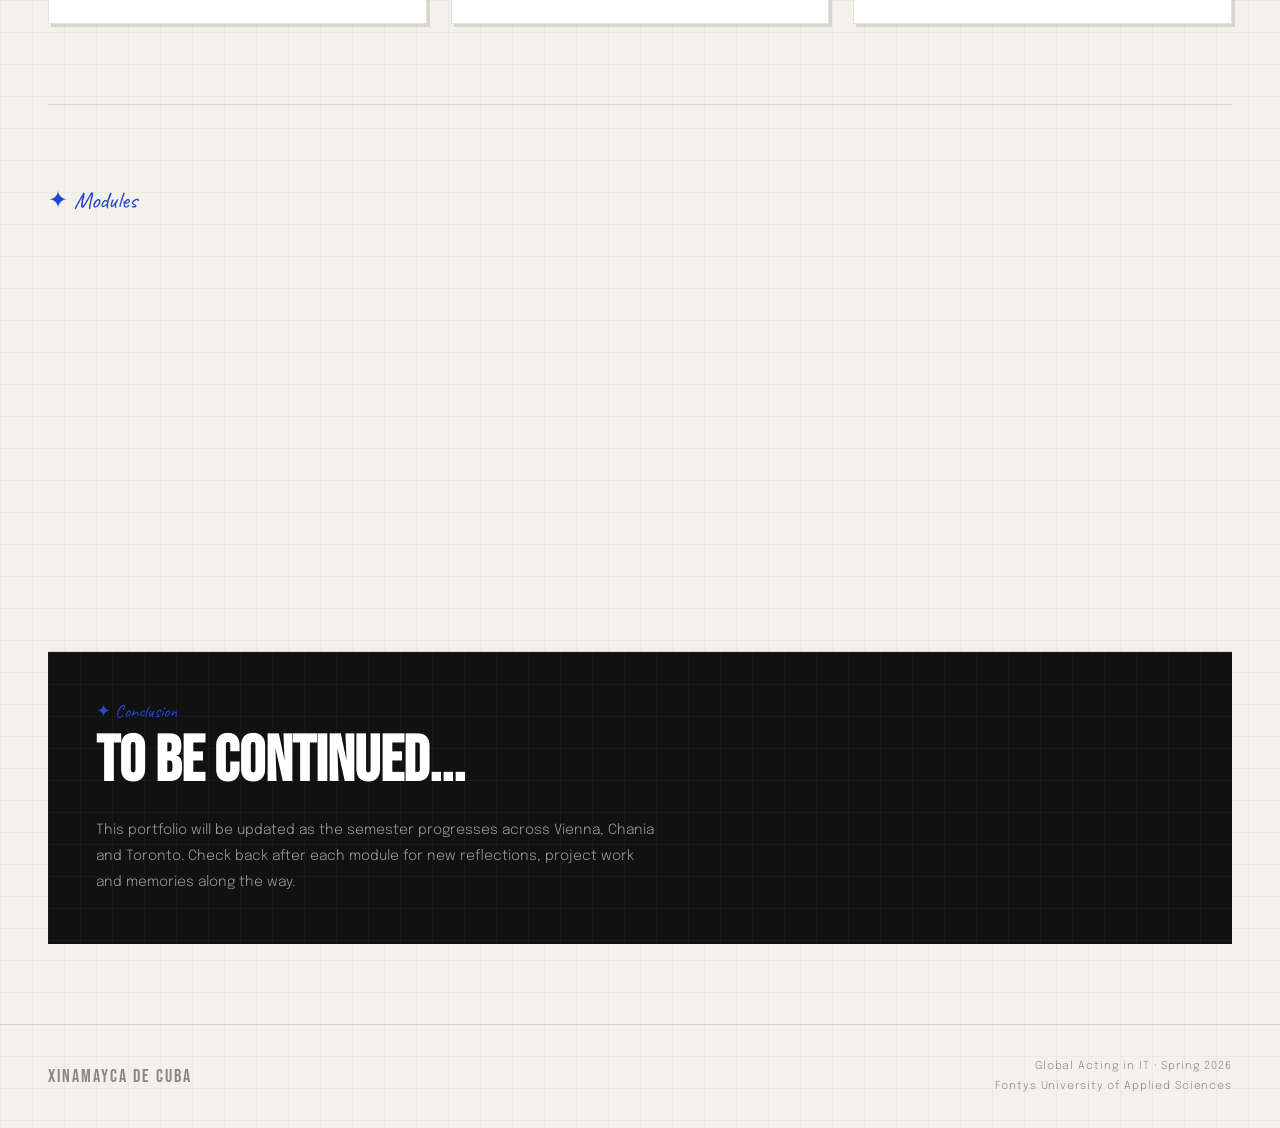
==== commit 91ac4d22: "Add mobile responsiveness, IoT week 2 content, footer centering Co-Authored-By: Claude Sonnet 4.6 <n" ====
--- a/index.html
+++ b/index.html
@@ -30,6 +30,7 @@
     </li>
     <li><a href="#conclusion">Conclusion</a></li>
   </ul>
+  <button class="nav-hamburger" id="hamburger" aria-label="Menu"><span></span><span></span><span></span></button>
   <span class="nav-tag">Global Acting in IT · 2026</span>
 </nav>
 
@@ -118,10 +119,10 @@
     <div class="polaroid" onclick="openLightbox('img/eind-00.jpeg')"><div class="polaroid-img"><img src="img/eind-00.jpeg" alt="Eindhoven"></div><span class="polaroid-caption">Eindhoven ✦</span></div>
     <div class="polaroid" onclick="openLightbox('img/un-trip.jpg')"><div class="polaroid-img"><img src="img/un-trip.jpg" alt="Vienna" style="object-position: 30% center;"></div><span class="polaroid-caption">Vienna ✦</span></div>
     <div class="polaroid"><div class="polaroid-img"><span>coming soon</span></div><span class="polaroid-caption">Chania ✦</span></div>
-    <div class="polaroid"><div class="polaroid-img"><span>coming soon</span></div><span class="polaroid-caption">Toronto ✦</span></div>
+    <div class="polaroid" onclick="openLightbox('img/Toronto.jpeg')"><div class="polaroid-img"><img src="img/Toronto.jpeg" alt="Toronto"></div><span class="polaroid-caption">Toronto ✦</span></div>
     <div class="polaroid" onclick="openLightbox('img/debug_gang_2.jpg')"><div class="polaroid-img"><img src="img/debug_gang_2.jpg" alt="De-Bug Gang"></div><span class="polaroid-caption">De-Bug Gang ✦</span></div>
     <div class="polaroid" onclick="openLightbox('img/field-trip.JPG')"><div class="polaroid-img"><img src="img/field-trip.JPG" alt="Field trip"></div><span class="polaroid-caption">Field trip ✦</span></div>
-    <div class="polaroid"><div class="polaroid-img"><span>coming soon</span></div><span class="polaroid-caption">Project work ✦</span></div>
+    <div class="polaroid" onclick="openLightbox('img/sos-adrian.jpeg')"><div class="polaroid-img"><img src="img/sos-adrian.jpeg" alt="Project work"></div><span class="polaroid-caption">Project work ✦</span></div>
     <div class="polaroid" onclick="openLightbox('img/good-times.jpg')"><div class="polaroid-img"><img src="img/good-times.jpg" alt="Good times"></div><span class="polaroid-caption">Good times ✦</span></div>
   </div>
 </section>
--- a/style.css
+++ b/style.css
@@ -310,6 +310,76 @@
   .goals-grid { grid-template-columns:1fr; }
   .polaroid-grid { grid-template-columns:repeat(2,1fr); }
   .coming-soon { grid-column:span 1; }
-  footer { flex-direction:column; gap:1rem; align-items:flex-start; }
+  footer { flex-direction:column; gap:1rem; align-items:center; text-align:center; }
   .divider { margin:0 1.5rem; }
+}
+
+/* ========== MOBILE / RESPONSIVE ========== */
+
+/* Touch devices: disable custom cursor */
+@media (pointer: coarse) {
+  body { cursor: auto; }
+  .cursor, .cursor-ring { display: none; }
+  button, a, [onclick] { cursor: pointer; }
+  .week-tab, .week-doc-item, .tab-btn { cursor: pointer; }
+}
+
+/* Hamburger button */
+.nav-hamburger { display: none; flex-direction: column; justify-content: center; gap: 5px; background: none; border: none; cursor: pointer; padding: 6px; z-index: 101; flex-shrink: 0; }
+.nav-hamburger span { width: 22px; height: 1.5px; background: var(--black); display: block; transition: transform .3s, opacity .3s; }
+.nav-hamburger.open span:nth-child(1) { transform: translateY(6.5px) rotate(45deg); }
+.nav-hamburger.open span:nth-child(2) { opacity: 0; }
+.nav-hamburger.open span:nth-child(3) { transform: translateY(-6.5px) rotate(-45deg); }
+
+@media (max-width: 768px) {
+  /* Nav */
+  .nav-hamburger { display: flex; }
+  .nav-tag { display: none; }
+  .nav-links {
+    display: none;
+    position: fixed;
+    top: 57px;
+    left: 0; right: 0;
+    background: rgba(244,241,234,0.97);
+    backdrop-filter: blur(10px);
+    border-bottom: 1px solid var(--border);
+    flex-direction: column;
+    gap: 0;
+    padding: .5rem 0;
+    z-index: 99;
+  }
+  .nav-links.open { display: flex; }
+  .nav-links > li > a { display: block; padding: .85rem 1.5rem; }
+  .nav-dropdown { position: static; }
+  .nav-dropdown-menu { display: block !important; position: static; transform: none; padding: 0; min-width: unset; background: transparent; }
+  .nav-dropdown-menu::before { display: none; }
+  .nav-dropdown-menu li a { padding: .65rem 2.5rem; }
+
+  /* Hero */
+  .hero-title-row { flex-direction: column; gap: 1rem; }
+  .hero-maps { zoom: 0.5; }
+  .hero-sticker { position: static; margin-top: .75rem; }
+  .hero-bottom { flex-direction: column; gap: 1rem; align-items: flex-start; }
+  .hero-desc { max-width: 100%; }
+
+  /* About */
+  .about-photo { margin-top: 0; }
+
+  /* Week nav */
+  .week-nav { overflow-x: auto; -webkit-overflow-scrolling: touch; }
+  .week-tab { white-space: nowrap; padding: .75rem 1.25rem; }
+
+  /* Doc image grid — stack vertically */
+  .doc-img-grid-item { flex-direction: column; }
+  .doc-img-grid-item img { width: 100% !important; }
+
+  /* Module page */
+  .module-hero-num { font-size: 80px; }
+}
+
+@media (max-width: 480px) {
+  .hero-maps { zoom: 0.38; }
+  .polaroid-grid { gap: 1rem; }
+  .module-card { flex-wrap: wrap; }
+  .module-card-arrow { margin-left: 0; }
 }
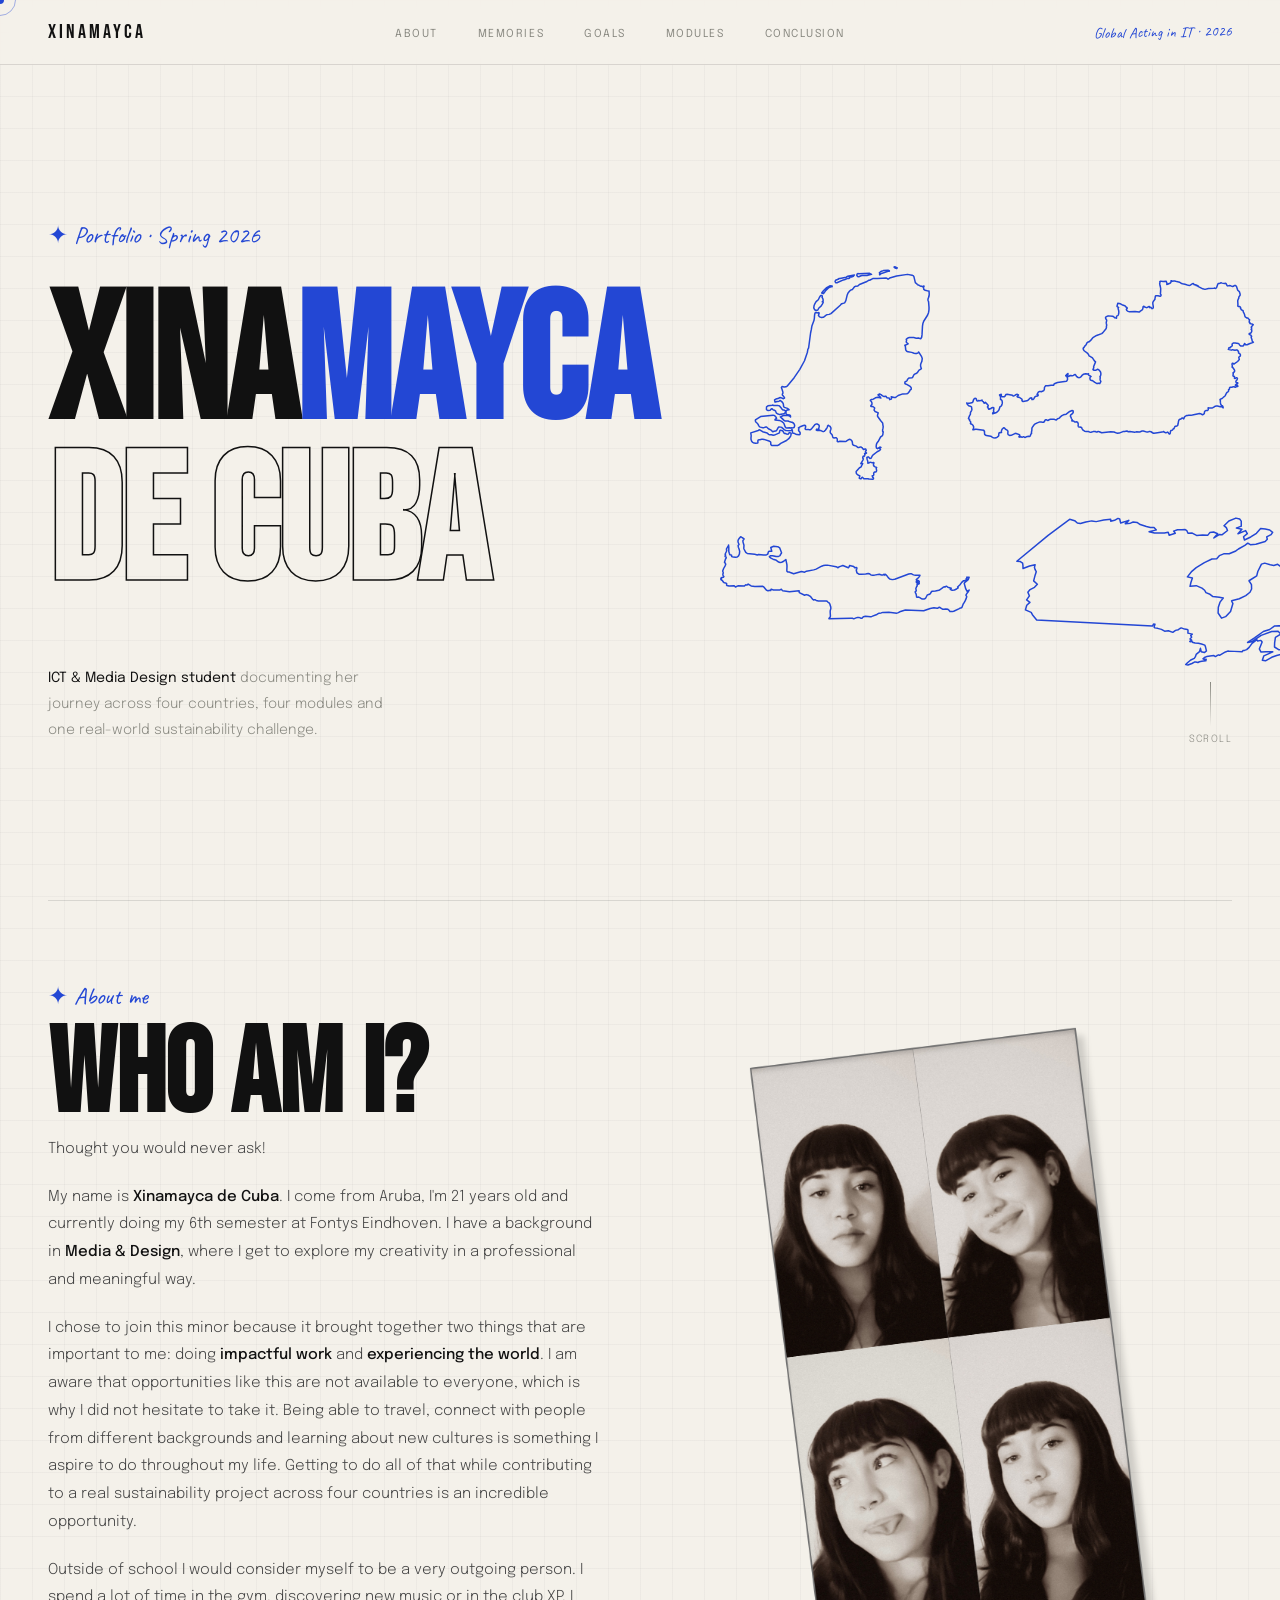
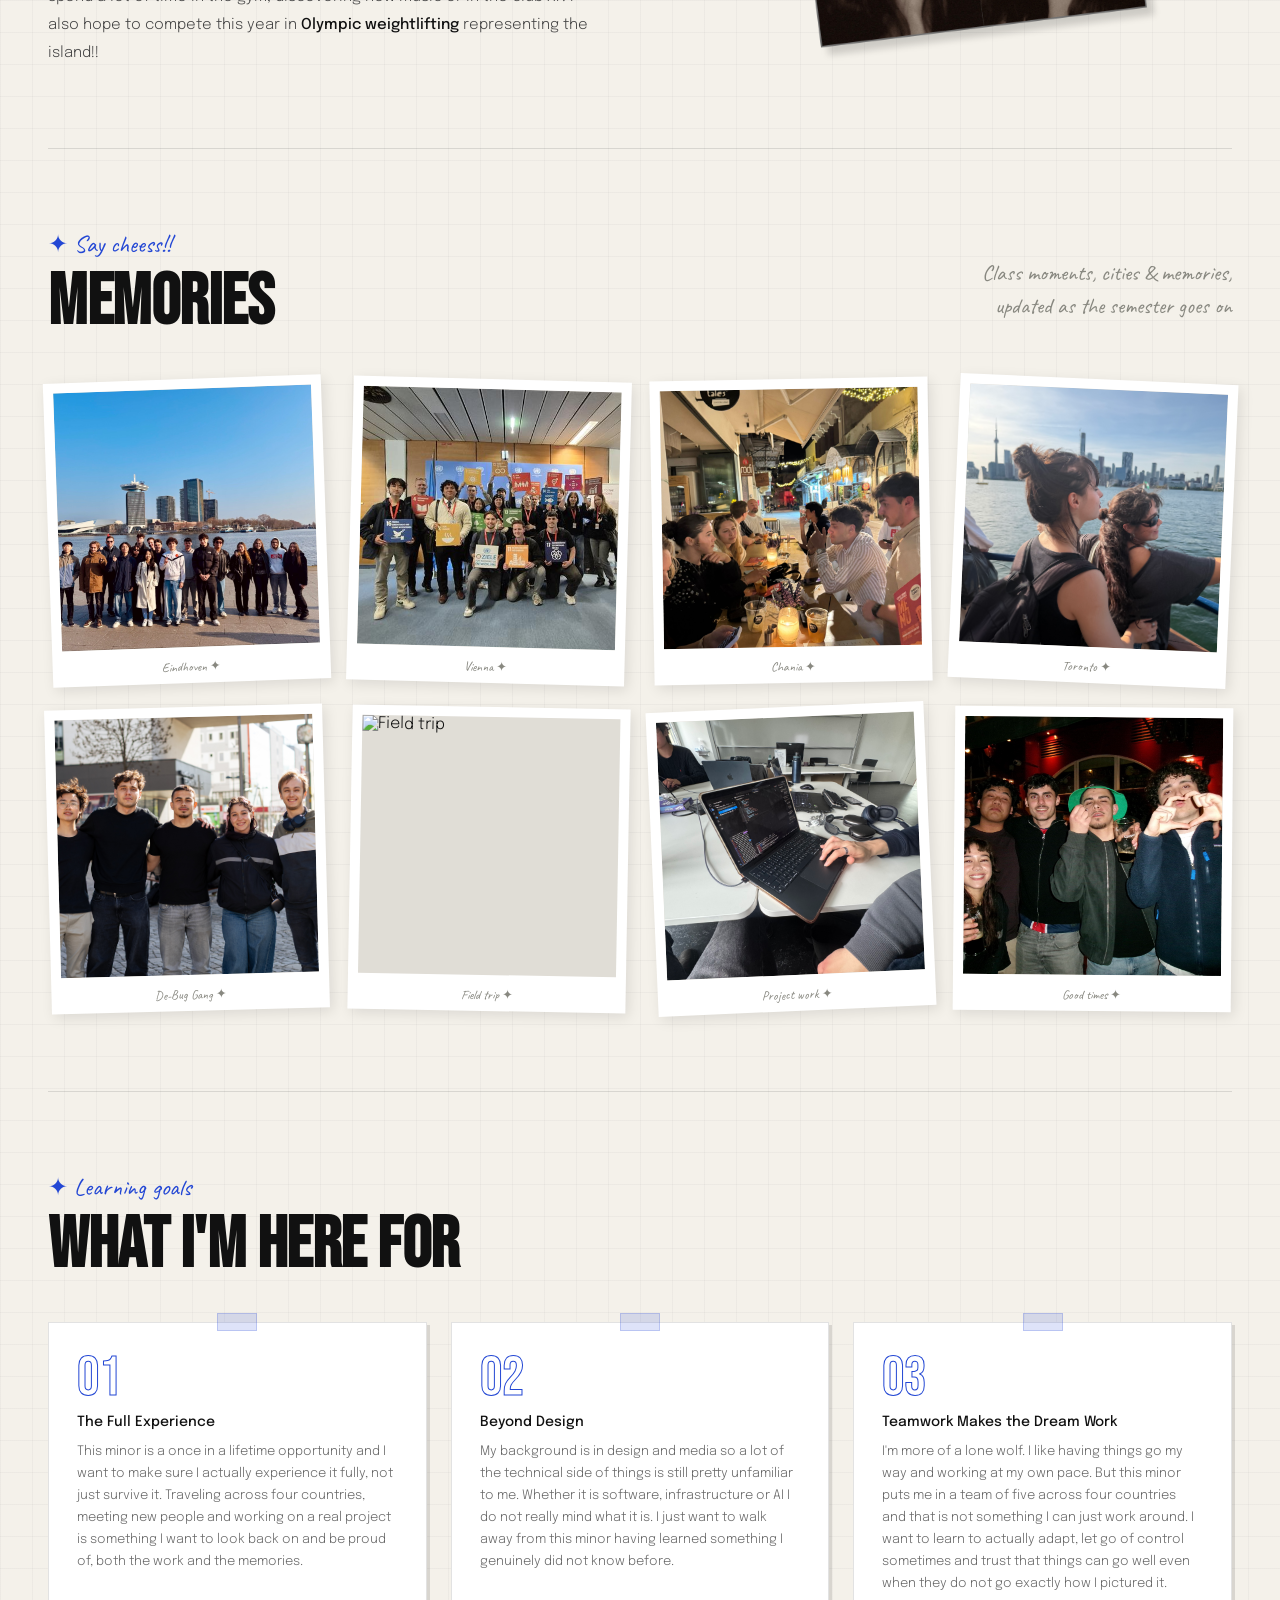
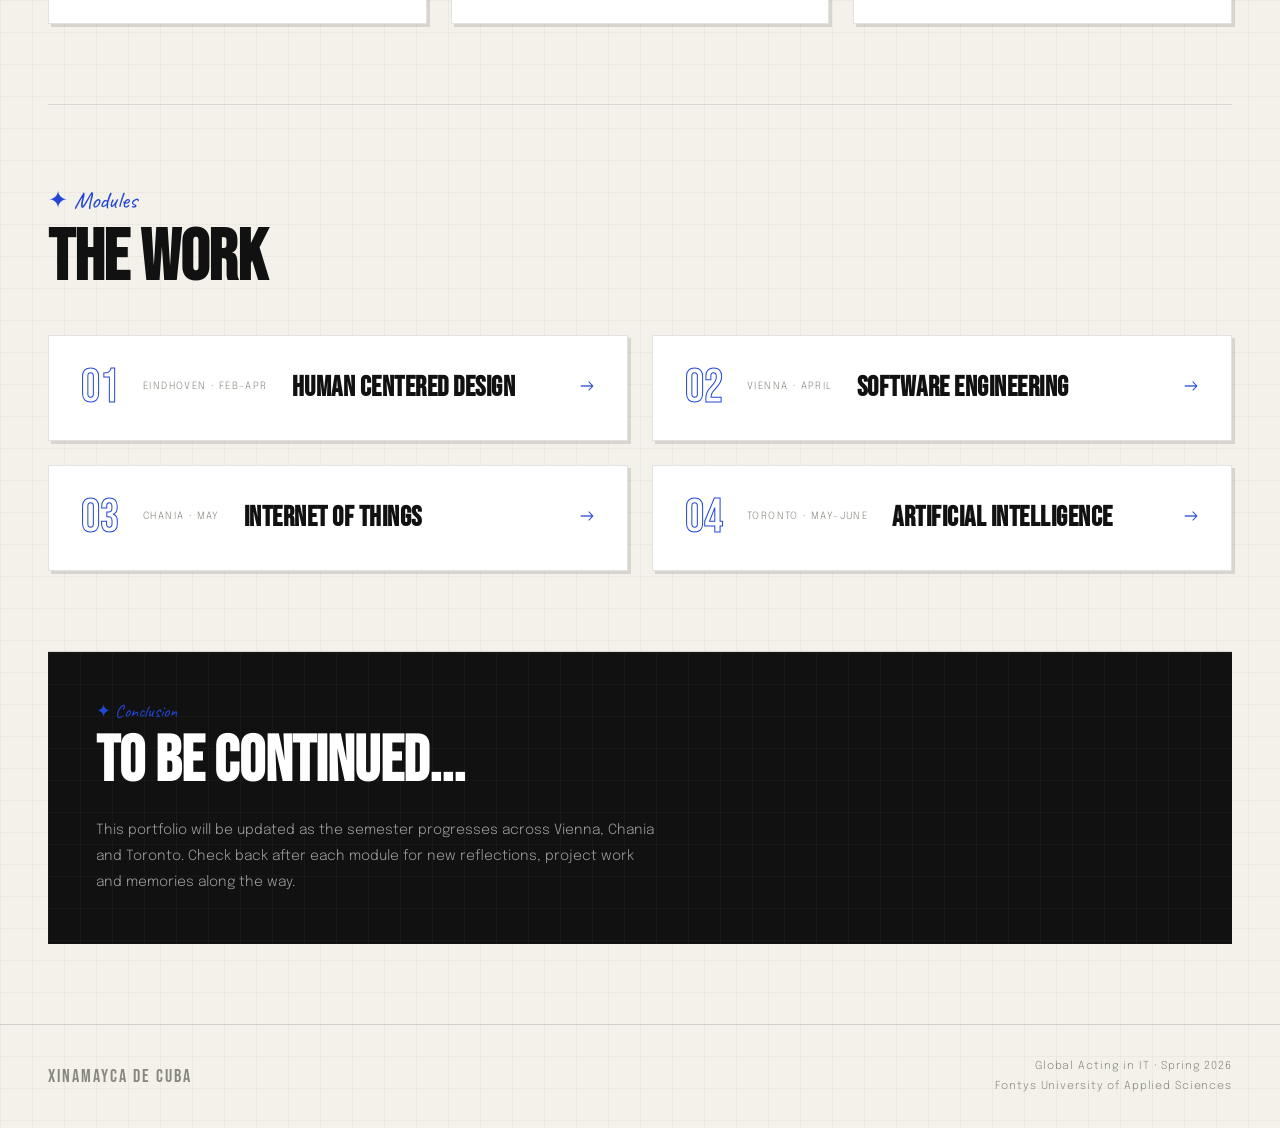
==== commit a9f259a9: "Add Chania polaroid photo Co-Authored-By: Claude Sonnet 4.6 <noreply@anthropic.com>" ====
--- a/index.html
+++ b/index.html
@@ -118,7 +118,7 @@
   <div class="polaroid-grid reveal">
     <div class="polaroid" onclick="openLightbox('img/eind-00.jpeg')"><div class="polaroid-img"><img src="img/eind-00.jpeg" alt="Eindhoven"></div><span class="polaroid-caption">Eindhoven ✦</span></div>
     <div class="polaroid" onclick="openLightbox('img/un-trip.jpg')"><div class="polaroid-img"><img src="img/un-trip.jpg" alt="Vienna" style="object-position: 30% center;"></div><span class="polaroid-caption">Vienna ✦</span></div>
-    <div class="polaroid"><div class="polaroid-img"><span>coming soon</span></div><span class="polaroid-caption">Chania ✦</span></div>
+    <div class="polaroid" onclick="openLightbox('img/chania.JPG')"><div class="polaroid-img"><img src="img/chania.JPG" alt="Chania"></div><span class="polaroid-caption">Chania ✦</span></div>
     <div class="polaroid" onclick="openLightbox('img/Toronto.jpeg')"><div class="polaroid-img"><img src="img/Toronto.jpeg" alt="Toronto"></div><span class="polaroid-caption">Toronto ✦</span></div>
     <div class="polaroid" onclick="openLightbox('img/debug_gang_2.jpg')"><div class="polaroid-img"><img src="img/debug_gang_2.jpg" alt="De-Bug Gang"></div><span class="polaroid-caption">De-Bug Gang ✦</span></div>
     <div class="polaroid" onclick="openLightbox('img/field-trip.JPG')"><div class="polaroid-img"><img src="img/field-trip.JPG" alt="Field trip"></div><span class="polaroid-caption">Field trip ✦</span></div>
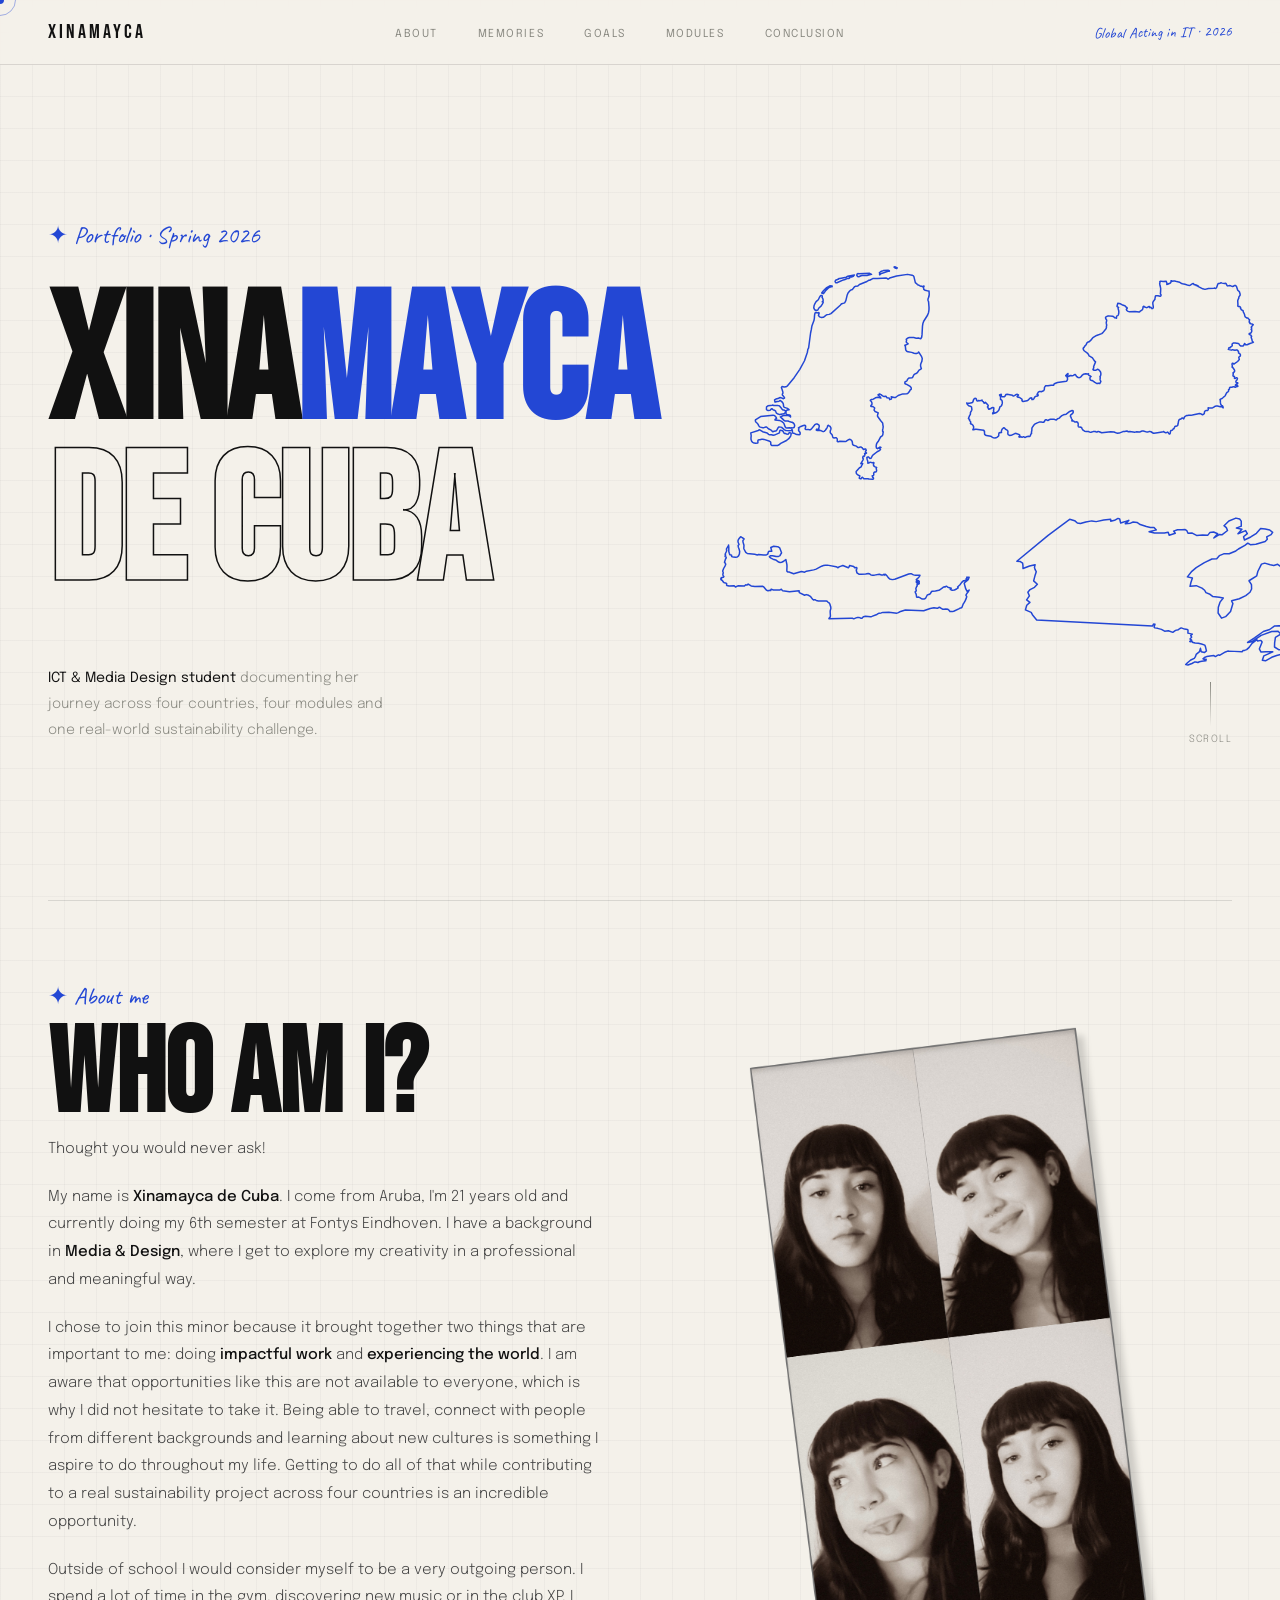
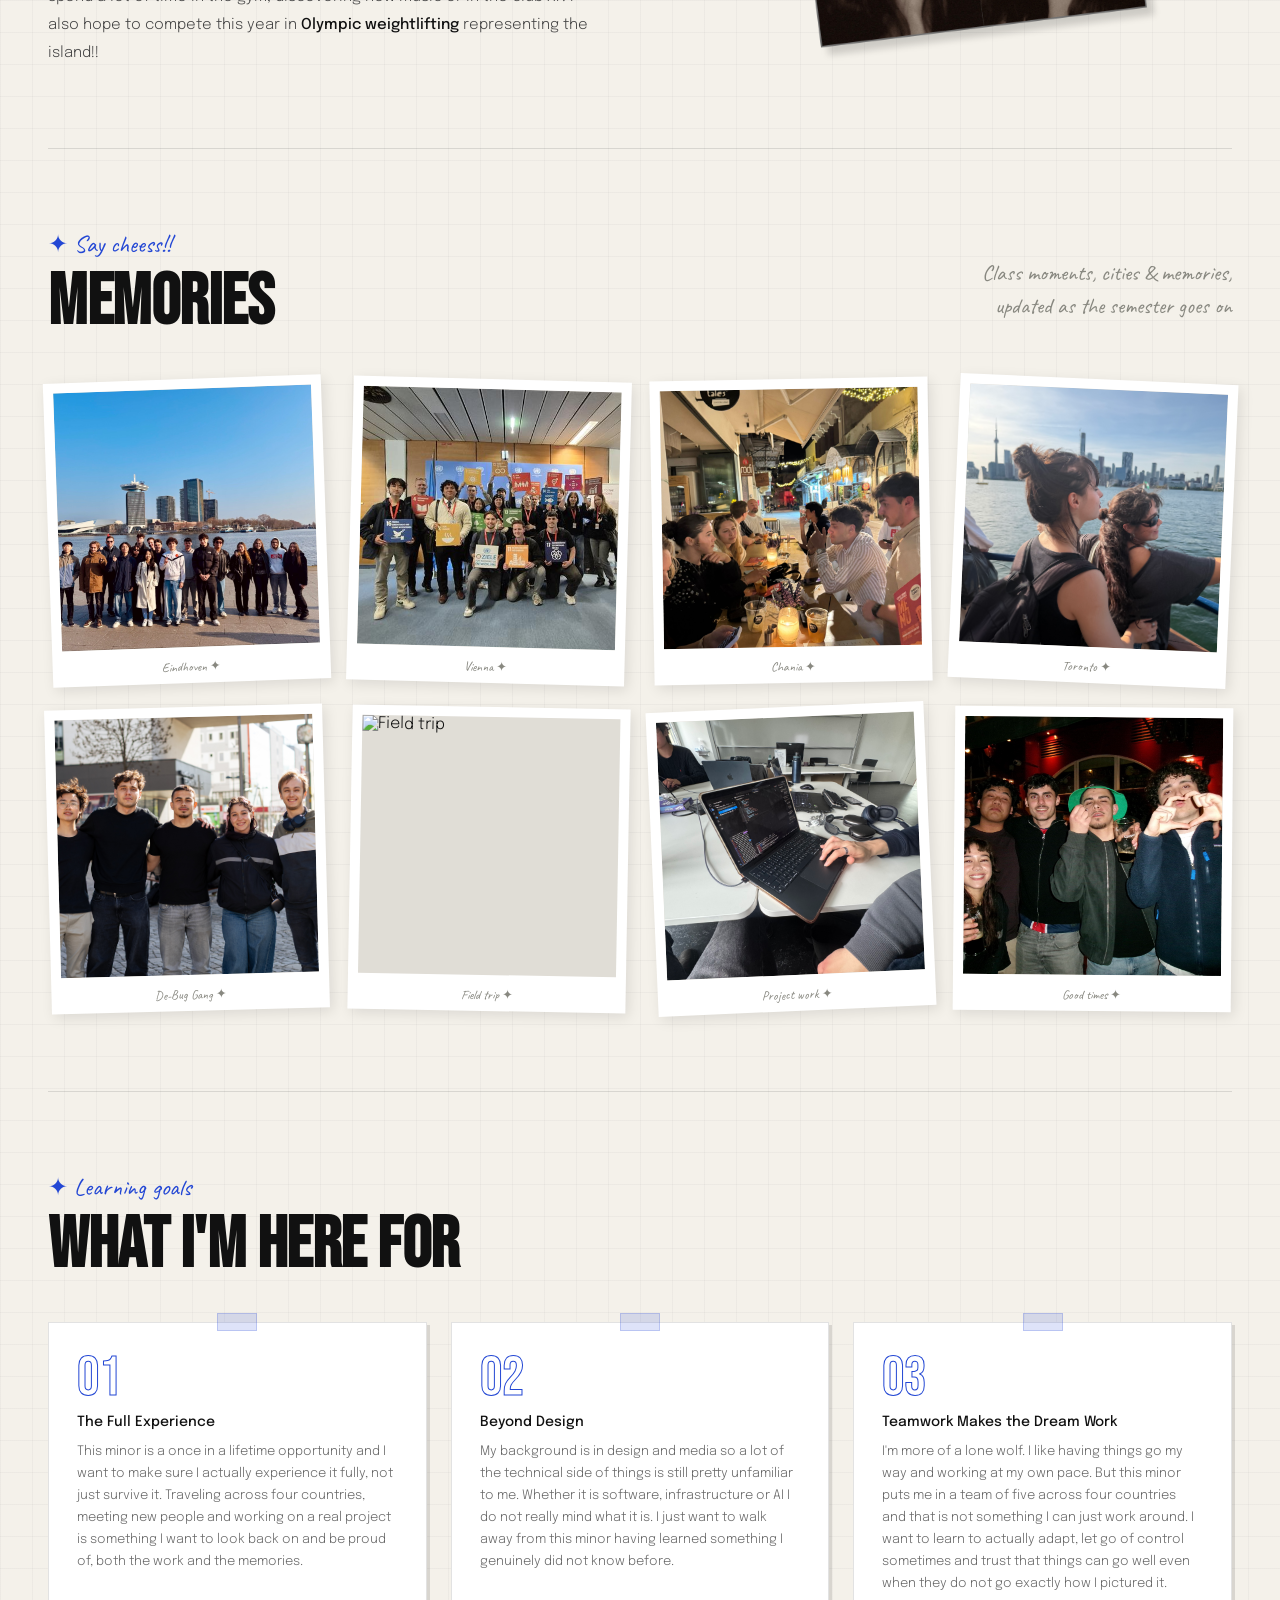
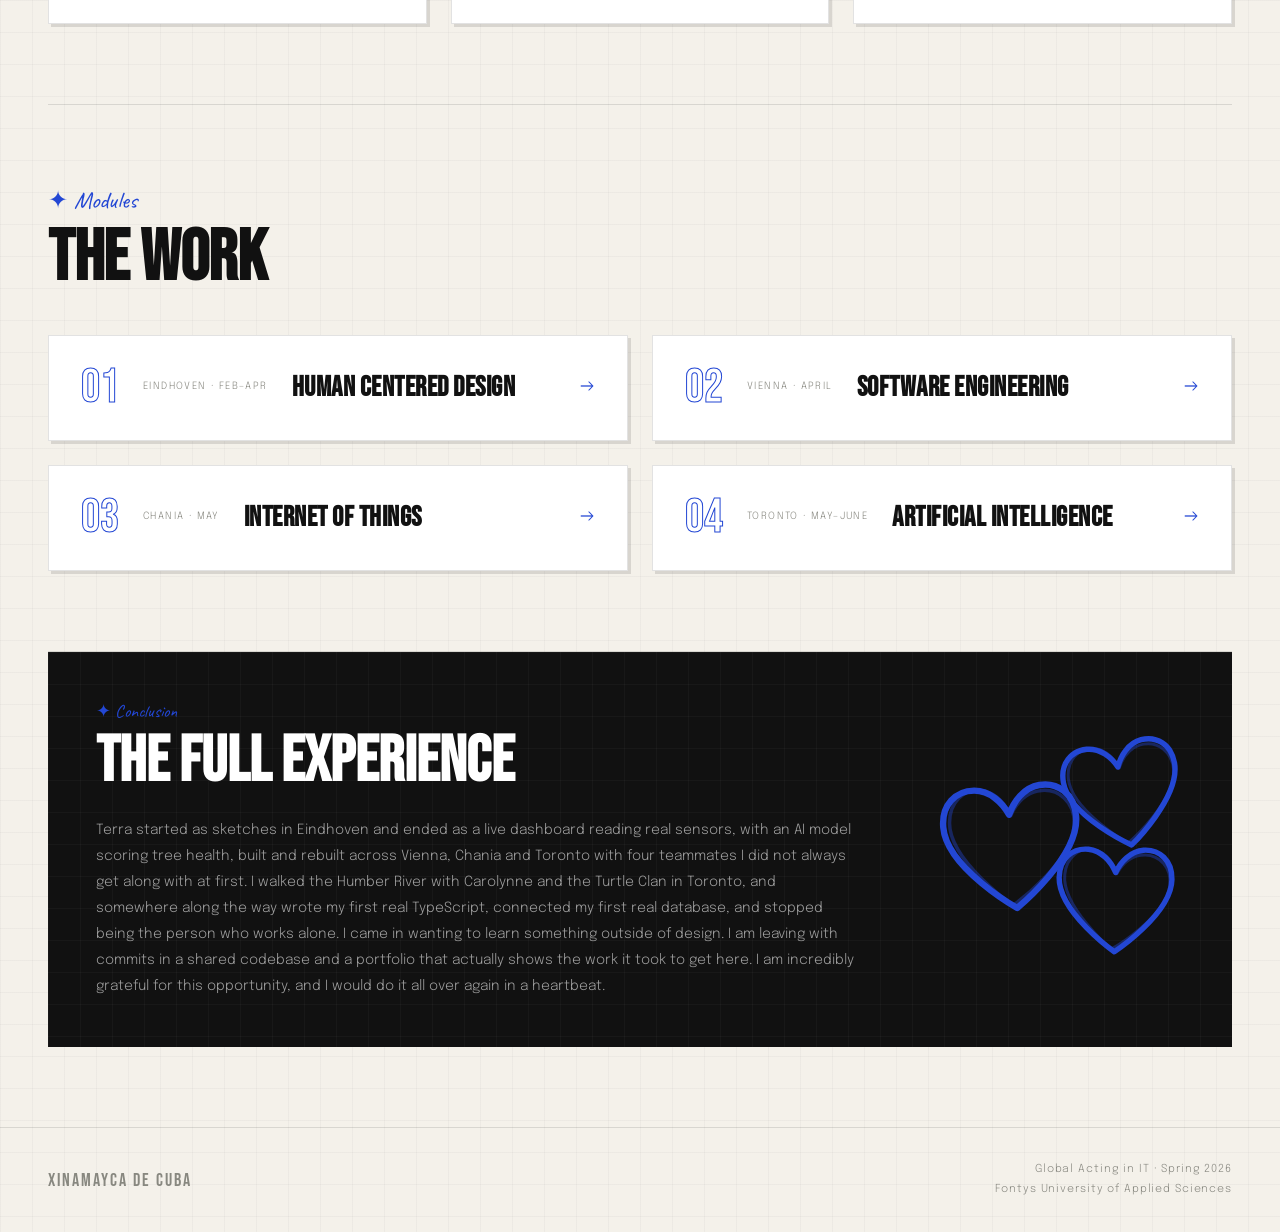
==== commit e62bf5a8: "Add portfolio conclusion with animated heart sketches, tweak Vienna reflection Writes the final conc" ====
--- a/index.html
+++ b/index.html
@@ -60,7 +60,7 @@
           <path d="M511.992,62l.58,4.429-.316,1.213-.158.475-1,1.107-1.054.844-.475.9-.316,1.265L507.616,74.6l-.633,1.265-.264,1.371-.58,5.061-.158.58-.158.264-.105.422-.053,1.054.211.58.474.316,1.265.105.369.211.685.527.633.738.264.738-.158.422-.211.58-.105.475.264.158.158.211.211.475.211.527.053.475.211.527.475.316.58.264.685.633.422.158.211.316.053.422-.053,1.054v.475l1,3.374.316,1.687v2.056l.422,1.476,1.582,1.74.9.527,1,.158.633.422.949,1.74.316.527.791.9-.633.791-.316.949-.369,1.74.264.158.738.633-.316,1.529,1.424.791,2.056.738,1.424,1.318-3.9,3.322.633.738v.58l-.316.633-.158.791-.158.158-.58.369-.158.264.053.422.316.211.316.105.158.158-.264,1.687-.369,1.213-.633.949-1,.844-2.214.475-.791.422.053,1,.369.422,1.318.633.527.369.58,1.74.422.58L518,137.708l.105,1.634.422,1.9.105,3.058.316.9.527.738.685.422-1.265.633-4.587.633-4.956,1.213-2.425-.422-.9-2.425-.844.685-1.213,1.951-.685.685-.58.158-3.532-.58-.685-.422-.685-.685-.475-1-.264-.949-.316-.844-.791-.58-5.009-1.951-2.636-.369L486,143.139l-.369.9.105,1.265-.369.791-.527.527-2.478,1.318-.791.685-.422.264-.264-.053-.316-.316-.369-.475-.475.475-.949,1.582-.527.685,1.107.633,3.532,1.476,1.74-.422,4.165,1.687,2.056-.316,1.371.633,1.107,1.476.527,1.845-.369,1.845,1.054.58.9.9.474,1.16-.053,1.424-.685,1.213-1.845.738-.685.791.264,3.743-.9.685-2.372,1.845-6.749,3.111-.738-1.213-.844-.633-.791.264-.633,1.16.158,3.532-.158.264-.316.211-.264.211v.58l.158.316.264.158.316.105.158.211L482.1,185l.264,1.529-.422,1.213-.9.844-1.951,1.054.211,1.634-.949,2,.211,1.529.369.316h.475l.527.053.422.58.053.791-.527,1.582v.527l.844.527,2.109-1,1,.105.791,1.107-.316,1.107-1.424,1.9-1.318.844-.422,1.318.474,1.213,1.265.422.738.369.211.475-.211.527-.738.475-2.794,1.107-.791.738,1.793.211.9.316.9.844.264,1-1.16.264h-1.634l-1.054.211-.264.264-.316.053-.316-.053-.369-.264-1.054-.844-1.318-.158-2.583.316-2.32-.474-.9.105-.58,1.054-.264,1.371-.527.422-.633.158-.633.527-.158.58.053.527v.527l-.422.685-.474.316-1.265.58-1.634,1.16-.738.791-2.267,3.111-.791.791-1,.422-2.583,1.582-1.318.738-.211.105-2.583.633-.369.211-.633.633.053.211.316.211.053.633-.475,2.847v.264l-.053,1.371.053,1.582.685,2.267,1.371.844.685,1.424.158,2.109-1.213-1.476-.685-.527-2.531-.422-4.271-2.162-1.74-.369-1.74.158-2.425,1-1.845.738-1.687.105-4.8-.738-1-.633-.211,1.424v1.16l-.369.791-.316.264-.316.211-.844.264-.949-.264h-1.318l-1.318.369-1,.738-.58,1.265-.053.211-.158.844-.264.527-.158.369-1.16.949-1.9.316-1.424-.9-.264-.264-1.107-.949-1.9-.738-3.48.211-8.014.422-2-.211-4.218-.475-1.265-.105-1.476-.211-3.638,1.213-2.32,3.322-1.213-1.74-.9-.158-.9.527-1.371.9h-.211l-1.107.158-.844-.105-.791.316-1.054,1.582L378.6,251.8l-.475,1.476-.475,1.371-.685,1.529-.475,1.16-.369.316-1.371.633-1.634.264-.527-.369-1.054.474-.369.422-.316.633-.738.9-.475,1.107-.422-.105-.422-.053-.264.105-1.265,1.318-.633.422-.633.158-1.371.105-.633.264-.9,1.371-.527,1.74-.316.791-.264.738-1.107.475-.844-.9-.685-1.582-.9-1.16-2.162.527-1.054-.158-.844-.422-1.054-.475-.369-.422-.211-.527-.316-.422-.633-.158-2.109.474-7.539-.211-5.8-.211h-.158l-.633-.211-3.532-3.058-.949-.422-1-.316-1.107-.053-1.107.211-1.054.158-1-.105-5.747-2.742-1.9-.316-4.06.685h-.9l-4.112-1-1-.053-.949.158-.949-.105-7.592-2.478-2.689-.105-.475-.316-.9-1-.422-.158-3.849.264-2.742-.475-6.379,1.371-2.583-.158-1.318-.527-3.954-2.425-5.167-1.213-14.71-1.054-3.585-2.373-1.582-.527-.527-.158-.474.053-1,.422h-.633l-.58-.264-1.107-.844-.527-.264-.105-.053-3.111-.316-3.638.527-.949-.105-1-.527-1.951-1.318-1.9-.316-1.529-.264-2.531-1.054-2.162-1.951-1.213-2.9-.527-2-1.054-.685-1.318-.211-1.318-.475-.58-.422-.369-.369-.158-.633V229.71l.158-1.054.264-.633.158-.633v-1.16l-.58-2-1-.685-2.636-.105-.844-.316-.422-.422-.316-.58-.738-.738-.685-.369-1.476-.264-.685-.264.949-.9v-.844l-.422-.9-.422-1-.369-2.109-.264-1.054-.422-.949.633-1.582,3.8-2.162,1.371-1.793v-2.425l-1.476-.527-2.952.58-1.054.211-6.379,3.322-4.481.211-2.794,1-2.636,1.424-2.162,1.74-2.9.422-.685.474-1.213,1-.738.158-1.16-.422-2.056-1.529-1.16-.105-.475.053-.475-.053H179.1l-3.216-.685-1.476.158-1.845.527-.633.316-.58.105-.58-.105-.527-.316-.316-.422-.369-.369-.369-.211-1.107-.264-.633.105-.58.422-.475.738-2.162,2.109-1.9-.105-1.951-.949-2.267-.527L153.74,214l-4.376,1.424-1.107.685-4.06,4.06-.527,1.107-.685,3.269-1.16,2.794-.053.369.053.949-.105.474-.264.316-.685.264-.264.264-1.424,2.425-.844.949-.9.105-1.107-.369-2.162-.211-1.107.158-2.056.685-.633.053-.633-.264-1.107-.9-.527-.316h-.685l-1.16.369-.633-.053-1.793-1-.738-.264-1.318.422-.685-.053-.369-.791.264-.422,1.424-1.16.316-.633-.633-.949-4.8-2.847-.949-.264-1.16.105-6.379,1.793-2.583-.316-2.056-1.634-.158-2,.791-3.111-.316-1.529-.58-.685L101.7,215.58l-1.318-2.162-.685-.685-.316-.211-.369-.053-.316.053-1.845,1.054-1.582,1.793-1.107,2.109v1.74l-1.582.053-1.213-.316-1,.211-1,1.634-.264,1.16-.053.738-.158.738-.685.9-2.742,1.424-1.582.474-.475-.053h-.844l-2.742-.9-1.371-.791-2.425-2.32-6.749-2.214L67.7,218.8l-.791-1.16-.105-.844.211-1,.158-2.162.264-.9v-.527l-.264-.264H66.8l-.264-.211.105-1.054-11.863-3.743-1.054-.158-3.322.369-1.16-.264,1.74-2.214.422-2.425-.633-2.32L49.3,197.813l-1.9-1.107v-.791l.633-1.424.053-.633-.527-1.318-.58-.791-.316-.791.422-1.318-1.054-.949-.527-.844,2-3.48,2.162-2.583.211-.633.316-1.634.316-.844,2.425-3.058.633-1.424.053-3.9-1.845-1.634-2.32-1.054-1.845-2.794-.105-.58-.369-1.634.158.105.264.053,3.691,1,4.007-.053,1.687-.791.949-1.424.738-1.74L60,158.165l.949-.475.949-.105.844.316.738.791.211,1.107-.105,1.16.264.949,1.265.685.475-.053.791-.475.316-.105,1.9.685,1.845.158.949-.158.791-.633.158,1.529.685.9.791.791.527,1.213v.316l.053.264.105.527.685.422.527-.211.58-.527.685-.316,3.111,4.534.527,1.107-.264,1-1.424,1.107.685.791.158.949.053,1,.316.9.633.58h.422l.475-.369.844-.369h.316l.633.422h.316l.264-.211.738-.844,2.794-.475,1.16.633-.053,1.634-1.16,3.427.158.633.053.58-.158.58-.316.316-.844.264-.264.158-.58,1.054-.211.58.264.158.949-.105,4.06-.527L92,185.9l2.794-1.74,1.213-1.107,1.16-1.529,1.371-2.794.369-.58.685-.475,1.318-.422.527-.369,1.054-1.424.9-1.845.58-2.109v-2l-.264-1.16-.369-.791-.527-.633-.9-.475.633-3.691.105-.844-.422-1.054L101.7,159.8l-.105-.791.949-.369,1.054-.211.475-.158.211.158.264.9-.053.369-.316.422-.211.58.105.791.316.474.527.316.949.475,2.689.422.738-.158.791-.633,1.318-1.793.844-.58h1.529l8.277,3.163.264.264.211.475.316.475.527.158,1.845-.211,2.531-1.16.9-.264.9.053.633.369,1.476,1.107-.527.633-2.056,1.371.422.738,3.269,1.529,3.111,3.374.211.422v.633l-.105.633-.211.422H135.6l.633,1.265.9.527,6.538.105,1.213-.369L149,172.875l1.582-.475,1.371.58-.158,2.531,1.529.158,1.371-.633.9-.949.791-1.16,1.213-1.107,1.213-.369,2.689-.053,1.054-.475.527-.9-.264-.685-.685-.475-.738-.211,2.952-3.427,1.424-.316,1.529.211,1.424.422,2.952-.475,1.371-.527,1.16-1.265.316-.9.475-2.162.422-.949,1.793-1.529.211-.264h1.16l2.742.58h5.114l3.532.738.633-.211.633-1.582.738-.422,5.272-1.107,14.446.633.475-.105,1.793-2.267.211-.633.105-.844-.105-2.478-.211-.527-.316-.211-.475-.527-.474-.633-.211-.475-.105-.791.949-.422,1.529-1.213.527-.369.949-.422h.158l-.211.422-.158,1-.211.738-.422.527-.211.685.369,1,.633.58.685-.105,1.371-.738,1.371-.211,3.638.791,1.054-.158,2.478-.949,1.054.158.264.58.685,1.951.316.791.527.58,1.845,1.529.9.422,1.265.053,1.371-.264.949-.422.633-.527,2.162-2,1.213-.58,2.214-.527h2.267l3.532.9,1.054-.158-.633,1.634,1,1.213,1.634,1.107,1.213,1.213-1.687.844-.791,2.162.369,2.267,1.529,1.265.949.158.633.211.527.422,2.847,3.216,3.058,2.32.738.264.527-.158.475-.316h.685l.58.316.369.369.369.264.685-.053.422-.369,1.793-2.162V165.7l-.158-.58-.211-.474-.105-.527-.053-.58v-1.582l.105-.264.633-1.529.053-.105-.105.053-.053-2.109.158.053,1-1.318.053-.264.738-1.845.158-.211.105-1.16.053-1.107-.158-1.213-.527-1.318-1.213-2.109-.791-.949-.738-.58-1-.158-1.582.685-.949.158-3.48-.633-1.054-1.054,1.16-1.845h.053l.369-.633.105-.633.053-.58.105-.633.369-.738,4.06-6.485-.316-.316-1.371-2.056-2.109-4.956-1.054-1-.527-.316-1.265-1.265-1.476-.949-.527-.738-.316-.949-.053-.158-.158-1-.949-2.109-4.429-4.64-.58-.949-.527-1.107-.316-1.265.105-1.265.369-.633.422-.158h.422l.369-.158.9-1.424.264-.316,2.478-1.74.844-.949,1.107-1.793.58-.633.949-.527,3.48-.685-.053-.211.949-.791,2.056-1.16L265.144,95l1-.738,6.538-2.583,8.647-1.529,2.109-1.16,6.116-5.43.9-1.476.369-2,.105-.475.316-.475.264-.685.105-.949-.105-2.689.105-.9.316-.844.844-1.793.158-.949-.105-.844-.58-.9L291.98,66.9l-.211-.475v-.316l.316-.685.58-.527,2.056-.738,2.109-.316,6.485,1.845,1.107.58,1,.791,1,1.476,2.531,1.16.158.158.58-2.531.527-1.107.211.053,1.318-.211.475-.211.527-.527.316-.422,1.054-2.373.369-1.265.211-1.371.053-1.582-.316-3.058.158-1.16.844-.791-.791-.369-.316-.316-.685-1.318-.316.158.158-.949,1.845-3.954,2.531.685,1.213.633,1.16.9,1.371,1.16,4.218,2.32.527.633,1.054,1.582.422.791.316.316.422.158.369.264.158.58-.105.633-.264.053-.316-.053-.211.158-.422.9-.316.105-.158.264.316,1.318.264.527,1.107,1.371.527.422,2.109.949,8.91,1,6.221,2.162.633-.053.474-.211,1.265-1,3.269-1.424,1-1,1.424-3.743.9-.633,1.529,1.74,2.478,1.318.738.211.949-.211,1.9-.9.949-.105.422.369.053.58v.633l.211.422.475.053,1-.316.369.053.685.9.369.9.527.633,1,.053,1-.949.264-.316.316-2.425V57.991l.211-2.531,1.16-1.951,3.322-2.9.316-1.845.633-1.107.264-1.16.369-.9.949-.369,3.269.475,3.269,1.318,1.265-.105.685-1.687-.105-.158-.264-.633-.316-.738-.105-.633.105-.633.475-1.213,1.318-6.01V32.579l-.264-2.9.053-2.742.844-2-.053-.527v-.422l.105-.369.158-.158,1.424-.158,3.48,1.213,4.9.369.422,1.371.264,1.318v1.265l-.422,1.371,1.265.053,4.8-1.318.316-.211.844-1.054.211-.475.158-1.318.264-.369h.475l.316.369.264.475.316.264h2.952l1.371.422,3.058,1.529,2.794.949,1.318.791L422.522,33l1.424.58L427.688,35l4.9,2.794,1.424.316h1.424l1.054-.316,2.267-1.213.527-.105,1.9-.053.369.316.264,1.16.316.475.422.211,1.213.053.685.527.475.211.527-.053-.633.9.791-.211.685.053.474.422.053,1,1.054-.264.369.369v.685l.053.475,6.327,4.587,3.322,1.476,5.852-.369,8.752,1.318.105-.053,1.265-.211.844.685.369.105,1-.316.685-.633,3.163-5.483,1.107-.738,1.793.316.633-.053,1.16-.475.58-.105.58.211,1.054.685,3.743,1.107,1.213.105,1.16.527.527,1.16.211,1.318.475,1.16.791.58,1,.158,2.425-.105.949.369,2.267,1.476,1.16.475,1.213-.158,2.425-.9,1,.105,1.476,2.109.9,6.274L511.992,62Z" transform="translate(-45.5 -23.3)" fill="none" stroke="var(--blue)" stroke-linecap="round" stroke-linejoin="round" stroke-width="1.5" vector-effect="non-scaling-stroke"/>
         </g>
       </g>
-    </svg></a></span><span class="map-tooltip-wrap map-wrap-ca" data-tooltip="Toronto · 0% complete"><svg class="hero-map hero-map-ca" xmlns="http://www.w3.org/2000/svg" xmlns:xlink="http://www.w3.org/1999/xlink" width="431.86" height="225.079" viewBox="0 0 431.86 225.079">
+    </svg></a></span><span class="map-tooltip-wrap map-wrap-ca" data-tooltip="Toronto · 100% complete"><a href="ai.html" class="hero-map-link"><svg class="hero-map hero-map-ca" xmlns="http://www.w3.org/2000/svg" xmlns:xlink="http://www.w3.org/1999/xlink" width="431.86" height="225.079" viewBox="0 0 431.86 225.079">
       <g transform="matrix(0.999, 0.052, -0.052, 0.999, 12.915, 1.052)">
         <g>
           <g clip-path="url(#clip-path)">
@@ -68,11 +68,11 @@
           </g>
         </g>
       </g>
-    </svg></span><span class="map-tooltip-wrap map-wrap-gr" data-tooltip="Chania · 0% complete"><svg class="hero-map hero-map-gr" xmlns="http://www.w3.org/2000/svg" width="290" height="97.1" viewBox="0 0 290 97.1">
+    </svg></a></span><span class="map-tooltip-wrap map-wrap-gr" data-tooltip="Chania · 100% complete"><a href="iot.html" class="hero-map-link"><svg class="hero-map hero-map-gr" xmlns="http://www.w3.org/2000/svg" width="290" height="97.1" viewBox="0 0 290 97.1">
       <g transform="translate(-456.4 -843.8)">
         <path d="M745.4,891.7l-.9,2.4-1.5,1.5-1.8,1.3-1.5,1.8,1.8,6.5,1.6,2.9,2.3-1.6-1,2-1.7,2-1,1.9.9,1.8-.7,2.3-1,2.3-1.1,2-1.1,1.6-.5,1.1-1.1,3-.5.6-1.2.2-1.1.5-.9.6-5.9,2.7-1.5.4h-2.8l-.2-.4-1.5-1.7-.7-.5-2.5-.4-2,.3-1.8-.1-1.9-1.2-.9-.8-.9-.2-.8.2-.9.8-.8.2-3.7-.6-4.4.9-7.5,2.6-21.3-.9-6.5,2-1.6,1-1.7.6-9.3-1.1-7,.2-1.9.6-2.5.3-1,.5-1.5,1-5.8,2.3-1.6.4-5.9-.6-2.2.6-.7.4-.8,1-.7.3h-1.1l-.6-.4-.6-.3-.8-.2-1.8.1-1.6.4-2.6,1.1-1.6-.6-2-.2-25.2.8v-.7l1.3-1.1.4-1.5-.3-4.7.1-1.5.7-2.5-.1-1.7-.4-1.3-.5-1.7-.8-1.5-.8-.7-.5-.3-.6-.5-.6-.6-1.1-.3-9.1-.2-2.5-.5-1.5-.9h-.7l-.9.3-1.2-1-2.1-2.8-1.4-1-1.9-1-2-.4-1.7.7-6.2-3.1-.2-1.2v-.8L537,908.5l-7.8-1.1-.4-.4-.5-.6-.4-.6-.1-.2h-.7l-.5.3-.5.4-.4.2h-7.4l-1.8-.8h-.9l-.4,1.2-.5-.1-2.7.6-1.9-.9-2.9-3.6-1.6-.8-8.8.2-4.3-.6-3.4-2.1-.9.7-.6.3H487l-.7-.2-1.8,1.5-7.3-.3-2.9,1.4-1.4-1.4-6,.3-2.4-.6-.5-.7.2-1.2-.4-.7-.8-.4-1.4-.2-.7-.3-.8-.8-.6-1-.8-.9-1.3-.7.7-.9h-.4l-.2-.1-.1-.1v-.6l1.5-.8.6-.1.7-.1.2-.3-.1-.3.1-.1h.5l-.6-1-.5-.9-.1-1.1.5-1.4-.7-2.3,1.1-2.8,1.6-2.8.8-2-.2-.8-.5-.8-.4-.6h-.3l.2-.8,1-3.2.7-1.1.1-1-1.3-.8v-.8l.5-.6.2-.3-.2-.3-.5-.6,1.5-3.2.4-1.5-.4-1.4,2-3.5.5-1.2.3,2.6v5.1l.7,2.2.5,1.3.4.3.8.1.8.3.1.5-.1.5.3.5.9.4.9.3,2.4.2,2.1-.4,1.5-1.3,1-2.1.3-3.1-.6-2.4-.9-2.4-.3-1.9,1.1-1.2-1-2.3-.3-1.8.5-1.6,1.1-1.6,1.5-1.6.9.1,1,.9,2,1v.9L483,849v1.6l1.2,4-.2,3.3.2,1,2.1,3.9,1.8,1.3,8.6.9,2.9.8,1.5-.5,5.8.6,2.6-.1,1.1-.3.9-.5.6-.9.2-1.3.5-1,1.1-.3,2.6.1-1.2-4.5,3.4-1.4,4.7.5,2.3,1.4,2.1,5.6-.3.9-.5.4-.8,1.7-.5.6-1,.4-1,.3-2.2.1-4-.9-2.3-.1-1.5,1,.6,1.1,1.7,1.1,1.9.9,3.1.9,3.4,2.4,1.7.5,1.8-.3,1.8-.8,1.7-1.2,1.4-1.1,1.2,5.8.1,2.4-.2,4.5.2,1.1.8.6,2.1.1,1,.6,3.8,1.4,9.1-2.7,3.7.9,2.1-1.2,8.4-1.5,2.8-.9,6.4-3.4,2.1-.7,2.2-.4,2.4-.1,10.1,1.8,2.2,1.2.9-.8,1.8-.8,2.9-1,6.4,2.6.6-.8.3-.3.3-.4.2-1.1,4.8,1.2,1.2,1.5,1.8-.3.6.2.1.8-.2.7-.4.7-.1.7.8,3.2,2.2,1.4,3.1.2,4.8-.3,2.9-.6,1.6.1.3.3.5.5.7.6,1,.3h3.1l5.7-1,2.5.8,1.5.1,1.6-.9.7,1,.8-1,1.8,1.8,1.5,2.1,1.7,1.6,2.9.7,2.9-.4,16.2-6.1,2.1-.4,1.2.2,2.2,1.2,1.5.3h6.1l-.8,1.7-1.1,1.4-2.4,2.1.8.8-.7,1.1-.1,1,.5.8,1,.6-.2-2.2.6-1,.8.2.8,1.2-.5.9v.4l.5.5-.6.9-.5-.4-.4-.1-.4.3-.8,1,.3,1.1-.9,1.4-.7,1.9.5,2.6-1.2,1,.1,1.1.7,1.2.4,1.4.4,2.5,1,.3,1.5-.2,1.7.8,1.4,1.1,1.2.3,2.3-.1,1.3-.8,1.8-3.5,1.2-.8.9-.1.6-.2,1-.7,1.2-2.2.2-.3,1.2-.4,3.3-.2,3.9-.8.7-.3,3.2-2.1.9-.9.8-.5,1-.2.7.1.5-.1.6-.7h.7l1.4,1.2,4,1-1.2,1.3,2.2,1.2,2.6-.3,2.5-1.2,1.9-1.4-.5-.3v-.1l-.2-.5,2.8-2.7,2-2.7,2.2-2,3.6-.4-.8-1.7,1.1.1.4-.1-.2-.4-.3-.9-.2-.5h2.8Z" fill="none" stroke="var(--blue)" stroke-linecap="round" stroke-linejoin="round" stroke-width="1.5" vector-effect="non-scaling-stroke"/>
       </g>
-    </svg></span>
+    </svg></a></span>
   </div>
   <div class="hero-bottom">
     <p class="hero-desc">
@@ -194,10 +194,26 @@
 <!-- CONCLUSION -->
 <section id="conclusion" style="padding:0 3rem 5rem;">
   <div class="conclusion-box reveal">
-    <div class="conclusion-inner">
-      <p class="conc-label">✦ Conclusion</p>
-      <h2 class="conc-title">TO BE CONTINUED...</h2>
-      <p class="conc-body">This portfolio will be updated as the semester progresses across Vienna, Chania and Toronto. Check back after each module for new reflections, project work and memories along the way.</p>
+    <div class="conclusion-inner" style="display:flex; align-items:center; justify-content:flex-start; gap:5rem;">
+      <div>
+        <p class="conc-label">✦ Conclusion</p>
+        <h2 class="conc-title">THE FULL EXPERIENCE</h2>
+        <p class="conc-body">Terra started as sketches in Eindhoven and ended as a live dashboard reading real sensors, with an AI model scoring tree health, built and rebuilt across Vienna, Chania and Toronto with four teammates I did not always get along with at first. I walked the Humber River with Carolynne and the Turtle Clan in Toronto, and somewhere along the way wrote my first real TypeScript, connected my first real database, and stopped being the person who works alone. I came in wanting to learn something outside of design. I am leaving with commits in a shared codebase and a portfolio that actually shows the work it took to get here. I am incredibly grateful for this opportunity, and I would do it all over again in a heartbeat.</p>
+      </div>
+      <div class="conc-hearts" style="position:relative; width:250px; height:225px; flex-shrink:0;">
+        <svg class="conc-heart" width="132" height="119" viewBox="0 0 110 98" fill="none" xmlns="http://www.w3.org/2000/svg" style="position:absolute; top:0; right:-5px; --heart-rot:-7deg; animation-delay:0s;">
+          <path d="M55 90C55 90 8 58 8 29C8 13 19 4 32 5C43 6 51 15 55 24C59 15 67 6 78 5C91 4 102 13 102 29C102 58 55 90 55 90Z" stroke="var(--blue)" stroke-width="4.5" stroke-linecap="round" stroke-linejoin="round" transform="rotate(-3 55 47)"/>
+          <path d="M56 88C56 88 11 57 11 30C11 15 21 6 33 7C43 8 50 16 54 25C58 16 65 8 76 7C88 6 99 15 99 30C99 57 56 88 56 88Z" stroke="var(--blue)" stroke-width="2.5" stroke-linecap="round" stroke-linejoin="round" opacity="0.4" transform="rotate(2 55 47)"/>
+        </svg>
+        <svg class="conc-heart" width="132" height="119" viewBox="0 0 110 98" fill="none" xmlns="http://www.w3.org/2000/svg" style="position:absolute; bottom:0; right:3px; --heart-rot:4deg; animation-delay:.3s;">
+          <path d="M55 90C55 90 8 58 8 29C8 13 19 4 32 5C43 6 51 15 55 24C59 15 67 6 78 5C91 4 102 13 102 29C102 58 55 90 55 90Z" stroke="var(--blue)" stroke-width="4.5" stroke-linecap="round" stroke-linejoin="round" transform="rotate(-3 55 47)"/>
+          <path d="M56 88C56 88 11 57 11 30C11 15 21 6 33 7C43 8 50 16 54 25C58 16 65 8 76 7C88 6 99 15 99 30C99 57 56 88 56 88Z" stroke="var(--blue)" stroke-width="2.5" stroke-linecap="round" stroke-linejoin="round" opacity="0.4" transform="rotate(2 55 47)"/>
+        </svg>
+        <svg class="conc-heart" width="156" height="140" viewBox="0 0 110 98" fill="none" xmlns="http://www.w3.org/2000/svg" style="position:absolute; top:50%; left:0; margin-top:-70px; --heart-rot:-2deg; animation-delay:.6s;">
+          <path d="M55 90C55 90 8 58 8 29C8 13 19 4 32 5C43 6 51 15 55 24C59 15 67 6 78 5C91 4 102 13 102 29C102 58 55 90 55 90Z" stroke="var(--blue)" stroke-width="4.5" stroke-linecap="round" stroke-linejoin="round" transform="rotate(-3 55 47)"/>
+          <path d="M56 88C56 88 11 57 11 30C11 15 21 6 33 7C43 8 50 16 54 25C58 16 65 8 76 7C88 6 99 15 99 30C99 57 56 88 56 88Z" stroke="var(--blue)" stroke-width="2.5" stroke-linecap="round" stroke-linejoin="round" opacity="0.4" transform="rotate(2 55 47)"/>
+        </svg>
+      </div>
     </div>
   </div>
 </section>
--- a/style.css
+++ b/style.css
@@ -88,7 +88,6 @@
 .hero-map path { fill: none; transition: fill .3s; }
 .hero-map:hover path { fill: var(--blue); }
 .hero-map-at:hover path { fill: url(#fill-at); }
-.hero-map-ca:hover path, .hero-map-gr:hover path { fill: none; }
 .hero-map-link { display: contents; cursor: none; }
 .map-tooltip-wrap { position: absolute; }
 .map-tooltip-wrap::after { content: attr(data-tooltip); position: absolute; bottom: calc(100% + 8px); top: auto; left: 50%; transform: translateX(-50%); background: var(--black); color: white; font-family: 'Epilogue', sans-serif; font-size: 11px; letter-spacing: .08em; white-space: nowrap; padding: .4rem .75rem; pointer-events: none; opacity: 0; transition: opacity .2s; z-index: 9999; }
@@ -216,9 +215,16 @@
 
 /* WEEK NAV */
 .week-nav { display: flex; gap: 0; border-bottom: 1px solid var(--border); margin-bottom: 0; }
-.week-tab { font-family: 'Bebas Neue', sans-serif; font-size: 16px; letter-spacing: 1px; padding: .75rem 2rem; border: none; background: none; color: var(--muted); cursor: none; border-bottom: 3px solid transparent; transition: all .2s; position: relative; top: 1px; }
+.week-tab { display: inline-flex; align-items: center; font-family: 'Bebas Neue', sans-serif; font-size: 16px; letter-spacing: 1px; padding: .75rem 2rem; border: none; background: none; color: var(--muted); cursor: none; border-bottom: 3px solid transparent; transition: all .2s; position: relative; top: 1px; }
 .week-tab:hover { color: var(--black); }
 .week-tab.active { color: var(--blue); border-bottom-color: var(--blue); background: white; }
+.version-switch { display: inline-flex; border: 1px solid var(--blue); border-radius: 4px; overflow: hidden; margin-bottom: 1.5rem; }
+.version-switch-btn { font-family: 'Epilogue', sans-serif; font-size: 11px; letter-spacing: .08em; text-transform: uppercase; font-weight: 600; color: var(--blue); background: white; border: none; padding: .5rem 1.1rem; cursor: pointer; transition: all .2s; }
+.version-switch-btn.active { background: var(--blue); color: white; }
+.version-switch-btn:not(.active):hover { background: var(--blue-light); }
+.arch-version { display: none; }
+.arch-version.active { display: block; }
+.new-badge { font-family: 'Epilogue', sans-serif; font-size: 10px; letter-spacing: .5px; font-weight: 600; text-transform: uppercase; color: var(--blue); background: var(--blue-light); padding: 2px 6px; border-radius: 4px; margin-left: 6px; line-height: 1; }
 
 .week-panel { display: none; background: white; border: 1px solid var(--border); border-top: none; }
 .week-panel.active { display: block; }
@@ -255,6 +261,15 @@
 .doc-content.active { display: block; padding: 1.5rem 2rem; }
 .week-reflection-label { font-family: 'Caveat', cursive; font-size: 15px; color: var(--blue); margin-bottom: .75rem; }
 .week-reflection-body { font-size: 14px; color: #555; line-height: 1.85; }
+.doc-steps { font-size: 14px; color: #555; line-height: 1.85; padding-left: 1.25rem; margin: 1rem 0; display: flex; flex-direction: column; gap: 1rem; }
+.doc-steps > li { padding-left: .25rem; }
+.doc-code { font-family: 'Menlo', 'Consolas', 'DejaVu Sans Mono', monospace; font-size: 12.5px; line-height: 1.7; color: #111; background: var(--blue-light); border: 1px solid var(--border); border-radius: 4px; padding: .85rem 1rem; margin: .65rem 0 0; overflow-x: auto; white-space: pre; }
+.doc-subhead { font-family: 'Epilogue', sans-serif; font-size: 15px; font-weight: 600; color: #111; margin-top: 1.75rem; margin-bottom: .4rem; }
+.code-inline { font-family: 'Menlo', 'Consolas', 'DejaVu Sans Mono', monospace; font-size: .9em; color: var(--blue); font-weight: 500; }
+.doc-result { font-size: 14px; color: var(--blue); font-weight: 600; margin-top: .75rem; }
+.doc-table { width: 100%; border-collapse: collapse; margin: 1rem 0; font-size: 13px; color: #555; }
+.doc-table th { text-align: left; background: var(--blue-light); color: var(--blue); font-family: 'Epilogue', sans-serif; font-weight: 600; padding: .6rem .85rem; border: 1px solid var(--border); }
+.doc-table td { padding: .6rem .85rem; border: 1px solid var(--border); }
 
 @media(max-width:768px){
   .week-panel-body { grid-template-columns: 1fr; }
@@ -289,7 +304,18 @@
 .conclusion-inner { position: relative; z-index: 1; }
 .conc-label { font-family: 'Caveat', cursive; font-size: 18px; color: var(--blue); margin-bottom: .5rem; }
 .conc-title { font-family: 'Bebas Neue', sans-serif; font-size: clamp(36px, 5vw, 64px); line-height: 1; margin-bottom: 1.5rem; color: white; }
-.conc-body { font-size: 14px; color: rgba(255,255,255,0.6); line-height: 1.85; max-width: 560px; }
+.conc-body { font-size: 14px; color: rgba(255,255,255,0.6); line-height: 1.85; max-width: 820px; }
+.conc-heart { transform-origin: center; transform: rotate(var(--heart-rot, 0deg)); animation: heartbeat 2.6s ease-in-out infinite; }
+@keyframes heartbeat {
+  0%, 100% { transform: rotate(var(--heart-rot, 0deg)) scale(1); }
+  15% { transform: rotate(var(--heart-rot, 0deg)) scale(1.18); }
+  30% { transform: rotate(var(--heart-rot, 0deg)) scale(1); }
+  45% { transform: rotate(var(--heart-rot, 0deg)) scale(1.12); }
+  60% { transform: rotate(var(--heart-rot, 0deg)) scale(1); }
+}
+@media (prefers-reduced-motion: reduce) {
+  .conc-heart { animation: none; }
+}
 
 /* FOOTER */
 footer { border-top: 1px solid var(--border); padding: 2rem 3rem; display: flex; justify-content: space-between; align-items: center; }
@@ -306,6 +332,8 @@
   nav { padding:1rem 1.5rem; }
   section { padding:4rem 1.5rem; }
   .hero { padding:7rem 1.5rem 3rem; }
+  .conclusion-inner { flex-direction: column; align-items: flex-start !important; }
+  .conc-hearts { display: none; }
   .about-grid, .module-grid { grid-template-columns:1fr; }
   .goals-grid { grid-template-columns:1fr; }
   .polaroid-grid { grid-template-columns:repeat(2,1fr); }
@@ -357,10 +385,12 @@
 
   /* Hero */
   .hero-title-row { flex-direction: column; gap: 1rem; }
-  .hero-maps { zoom: 0.5; }
+  .hero-maps { zoom: 0.62; }
   .hero-sticker { position: static; margin-top: .75rem; }
-  .hero-bottom { flex-direction: column; gap: 1rem; align-items: flex-start; }
+  .hero-bottom { flex-direction: column; gap: 1rem; align-items: flex-start; margin-top: 2rem; }
   .hero-desc { max-width: 100%; }
+  .hero-title { text-align: center; }
+  .hero-eyebrow { font-size: 16px; justify-content: center; }
 
   /* About */
   .about-photo { margin-top: 0; }
@@ -378,7 +408,7 @@
 }
 
 @media (max-width: 480px) {
-  .hero-maps { zoom: 0.38; }
+  .hero-maps { zoom: 0.48; }
   .polaroid-grid { gap: 1rem; }
   .module-card { flex-wrap: wrap; }
   .module-card-arrow { margin-left: 0; }
